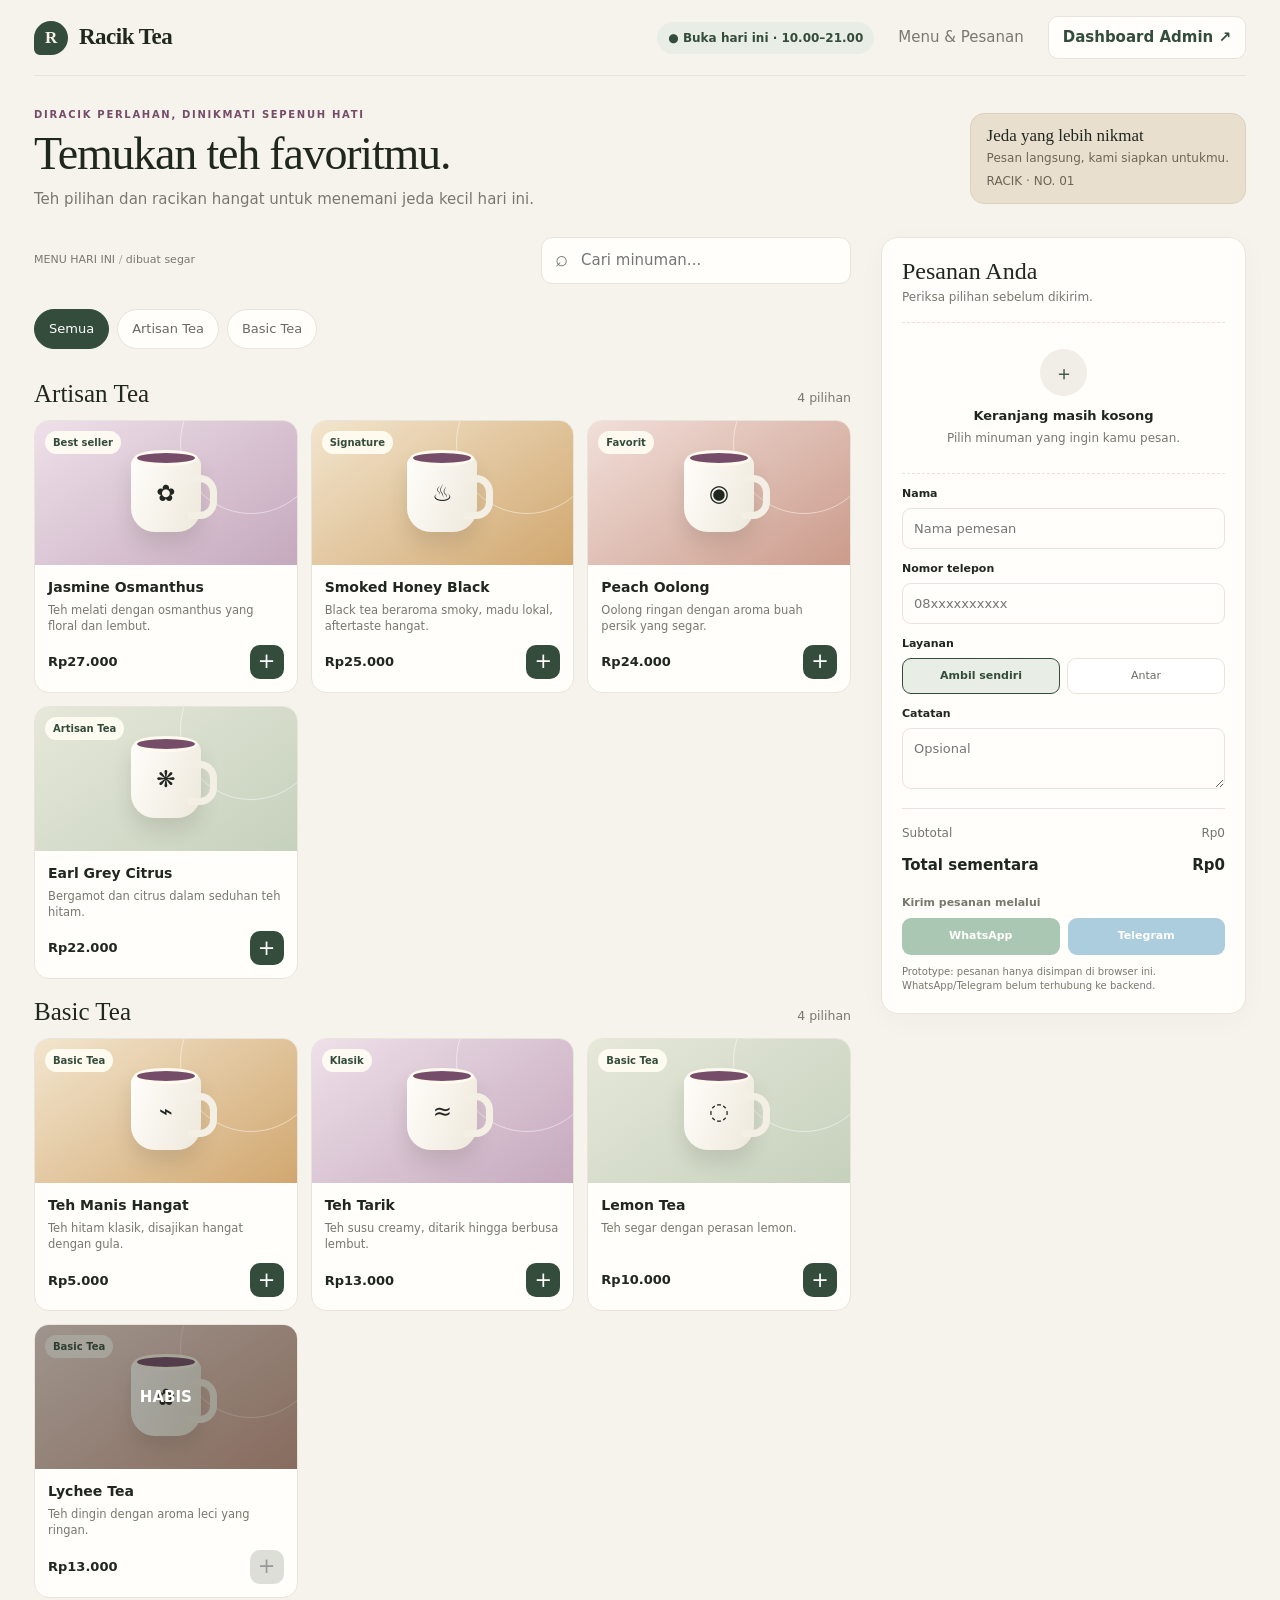
==== menu-order-prototype.html @ aee747c0 "Initial website-pacar: menu order prototype + PRD" ====
<!doctype html>
<html lang="id">
<head>
<meta charset="utf-8"><meta name="viewport" content="width=device-width,initial-scale=1">
<title>Racik — Menu & Pesanan</title>
<style>
:root{--paper:#f6f3ed;--surface:#fffefa;--ink:#20271f;--muted:#77796f;--line:#e8e4db;--green:#344c3b;--green2:#e8eee5;--plum:#754d69;--plum2:#f2e9ef;--gold:#c58f48;--red:#a4483f;--shadow:0 18px 50px rgba(35,38,30,.1);--radius:18px}*{box-sizing:border-box}body{margin:0;background:var(--paper);color:var(--ink);font:15px/1.5 Inter,ui-sans-serif,system-ui,-apple-system,"Segoe UI",sans-serif}button,input,textarea,select{font:inherit}button{cursor:pointer}.shell{max-width:1440px;margin:auto;padding:0 34px}.top{height:76px;display:flex;align-items:center;justify-content:space-between;border-bottom:1px solid var(--line)}.brand{display:flex;align-items:center;gap:11px;font-family:Georgia,serif;font-size:23px;font-weight:700;letter-spacing:-.5px}.mark{width:34px;height:34px;background:var(--green);color:#f5f1e7;border-radius:50% 50% 50% 6px;display:grid;place-items:center;font-size:17px}.top-right{display:flex;gap:12px;align-items:center}.open-label{font-size:12px;color:var(--green);background:var(--green2);padding:7px 11px;border-radius:99px;font-weight:650}.text-btn{border:0;background:none;color:var(--muted);padding:9px 12px}.admin-switch{border:1px solid var(--line);background:var(--surface);padding:9px 14px;border-radius:10px;font-weight:650;color:var(--green)}.hero{display:grid;grid-template-columns:1fr auto;gap:24px;align-items:center;padding:31px 0 27px}.eyebrow{text-transform:uppercase;letter-spacing:1.7px;color:var(--plum);font-size:10px;font-weight:800}.hero h1{font:clamp(30px,4vw,46px)/1.06 Georgia,serif;letter-spacing:-1.2px;margin:8px 0 9px}.hero p{margin:0;color:var(--muted);max-width:610px}.promo{background:#e9dfcf;border:1px solid #ded1bc;border-radius:14px;padding:12px 16px;min-width:194px}.promo b{display:block;font:17px Georgia,serif}.promo span{color:#6f6457;font-size:12px}.layout{display:grid;grid-template-columns:minmax(0,1fr) 365px;gap:30px;align-items:start;padding-bottom:60px}.catalog-tools{display:flex;align-items:center;justify-content:space-between;gap:14px;margin-bottom:16px}.search{position:relative;flex:1;max-width:310px}.search input{width:100%;border:1px solid var(--line);background:var(--surface);padding:11px 14px 11px 39px;border-radius:11px;outline:none}.search input:focus,.field input:focus,.field textarea:focus{border-color:var(--green);box-shadow:0 0 0 3px #344c3b18}.search:before{content:'⌕';position:absolute;left:14px;top:5px;color:var(--muted);font-size:22px}.category-nav{display:flex;gap:8px;overflow:auto;padding:2px 0 13px;scrollbar-width:none}.category-nav::-webkit-scrollbar{display:none}.cat{white-space:nowrap;border:1px solid var(--line);background:var(--surface);padding:8px 14px;border-radius:999px;color:#686b62;font-size:13px}.cat.active{background:var(--green);border-color:var(--green);color:white}.section-head{display:flex;align-items:baseline;justify-content:space-between;margin:19px 0 12px}.section-head h2{font:25px Georgia,serif;margin:0}.section-head small{color:var(--muted)}.products{display:grid;grid-template-columns:repeat(3,minmax(0,1fr));gap:13px}.product{background:var(--surface);border:1px solid var(--line);border-radius:15px;overflow:hidden;transition:transform .18s,border-color .18s;min-width:0}.product:hover{transform:translateY(-2px);border-color:#c9cfc4}.prod-art{height:144px;position:relative;display:grid;place-items:center;overflow:hidden;background:linear-gradient(145deg,#e6e8d9,#c6d1bd)}.prod-art.plum{background:linear-gradient(145deg,#eee0e9,#c5a9bd)}.prod-art.amber{background:linear-gradient(145deg,#f2e5cd,#d1a76f)}.prod-art.rose{background:linear-gradient(145deg,#f1dfd9,#cb9b8b)}.prod-art::before{content:'';position:absolute;width:140px;height:140px;border:1px solid #ffffff77;border-radius:50%;right:-25px;top:-49px}.cup{width:70px;height:78px;position:relative;background:linear-gradient(110deg,#fffefb,#eee8db);border-radius:11px 11px 24px 24px;box-shadow:0 12px 20px #31352922;display:grid;place-items:center;z-index:1}.cup:before{content:'';position:absolute;width:58px;height:10px;border-radius:50%;background:#754d69;top:-4px;border:3px solid #fff9ee}.cup:after{content:'';position:absolute;width:22px;height:30px;border:7px solid #f4efe4;border-left:0;border-radius:0 17px 17px 0;right:-16px;top:21px}.cup span{font-size:23px;filter:saturate(.75)}.tag{position:absolute;left:10px;top:10px;background:#fffdf3e8;color:var(--green);padding:4px 8px;border-radius:99px;font-size:10px;font-weight:750;z-index:2}.sold{position:absolute;inset:0;background:#24271c66;color:white;display:grid;place-items:center;font-weight:750;z-index:3}.prod-body{padding:12px 13px 13px}.prod-title{font-weight:720;font-size:14px;margin:0 0 4px}.desc{font-size:11.5px;line-height:1.4;color:var(--muted);min-height:32px;margin:0 0 11px}.prod-foot{display:flex;align-items:center;justify-content:space-between;gap:6px}.price{font-size:13px;font-weight:800}.add{width:34px;height:34px;border:0;border-radius:10px;background:var(--green);color:#fff;font-size:21px;line-height:1}.add:disabled{background:#deded8;color:#999;cursor:not-allowed}.cart{position:sticky;top:18px;background:var(--surface);border:1px solid var(--line);border-radius:17px;padding:20px;box-shadow:0 6px 28px #35392d08}.cart h2{font:24px Georgia,serif;margin:0}.cart-sub{color:var(--muted);font-size:12px;margin:3px 0 16px}.empty{padding:26px 8px 25px;text-align:center;border-block:1px dashed var(--line);color:var(--muted)}.empty-icon{width:47px;height:47px;margin:0 auto 10px;border-radius:50%;background:#f0eee7;display:grid;place-items:center;font-size:20px;color:var(--green)}.empty strong{display:block;color:var(--ink);font-size:13px}.empty small{font-size:12px}.cart-lines{max-height:260px;overflow:auto;border-top:1px solid var(--line);border-bottom:1px solid var(--line);margin:13px 0}.line{display:grid;grid-template-columns:1fr auto;gap:9px;padding:12px 0;border-bottom:1px solid var(--line)}.line:last-child{border:0}.line-name{font-size:13px;font-weight:700}.line-options{font-size:11px;color:var(--muted);margin-top:2px}.line-price{font-size:12px;font-weight:700}.qty{display:flex;align-items:center;gap:9px;margin-top:7px}.qty button{width:25px;height:25px;background:#f1f0eb;border:0;border-radius:7px;color:var(--green)}.qty span{font-size:12px;font-weight:700}.remove{border:0;background:none;color:#9b766f;font-size:11px;padding:3px 0}.field{margin:12px 0}.field label{font-size:11px;font-weight:700;display:block;margin-bottom:5px}.field input,.field textarea,.field select{width:100%;border:1px solid var(--line);background:#fffefa;border-radius:9px;padding:10px 11px;font-size:13px;outline:none}.field textarea{resize:vertical;min-height:58px}.service-row{display:flex;gap:7px}.service{flex:1;border:1px solid var(--line);border-radius:9px;background:white;padding:9px 6px;color:#696c63;font-size:11px}.service.active{border-color:var(--green);background:var(--green2);color:var(--green);font-weight:750}.totals{border-top:1px solid var(--line);padding-top:11px;margin-top:13px}.total-row{display:flex;justify-content:space-between;padding:4px 0;color:#73756d;font-size:12px}.total-row.final{font-size:15px;color:var(--ink);font-weight:800;padding-top:8px}.channel-title{font-size:11px;color:var(--muted);font-weight:700;margin:14px 0 7px}.channels{display:grid;grid-template-columns:1fr 1fr;gap:8px}.channel{padding:10px;border:0;border-radius:9px;color:white;font-size:11px;font-weight:750}.wa{background:#367c52}.tg{background:#378bb5}.channel:disabled{opacity:.42;cursor:not-allowed}.fine{font-size:10px;color:var(--muted);line-height:1.4;margin:10px 0 0}.admin{padding:28px 0 60px}.admin-head{display:flex;justify-content:space-between;align-items:end;margin-bottom:21px}.admin-head h1{font:34px Georgia,serif;margin:3px 0}.admin-head p{margin:0;color:var(--muted);font-size:13px}.admin-grid{display:grid;grid-template-columns:220px minmax(0,1fr);gap:22px}.admin-nav,.admin-panel,.stat{background:var(--surface);border:1px solid var(--line);border-radius:15px}.admin-nav{padding:10px;height:max-content}.admin-nav button{display:flex;width:100%;border:0;background:none;text-align:left;padding:11px 12px;border-radius:9px;color:#66695f;font-size:13px}.admin-nav button.active{background:var(--green2);color:var(--green);font-weight:750}.admin-panel{padding:20px}.cart-header{display:flex;justify-content:space-between;align-items:start}.cart-close{display:none;width:36px;height:36px;border:0;border-radius:50%;background:#f0eee8;color:var(--ink);font-size:22px}.cart-backdrop{display:none}.panel-head{display:flex;align-items:center;justify-content:space-between;margin-bottom:16px}.panel-head h2{font:23px Georgia,serif;margin:0}.primary{border:0;background:var(--green);color:white;border-radius:9px;padding:10px 14px;font-weight:700;font-size:12px}.stats{display:grid;grid-template-columns:repeat(4,1fr);gap:10px;margin-bottom:16px}.stat{padding:14px}.stat span{display:block;color:var(--muted);font-size:11px}.stat b{font:25px Georgia,serif;display:block;margin-top:5px}.table-wrap{overflow:auto}.table{width:100%;border-collapse:collapse;min-width:580px}.table th,.table td{text-align:left;padding:12px 10px;border-bottom:1px solid var(--line);font-size:12px}.table th{font-size:10px;color:var(--muted);text-transform:uppercase;letter-spacing:.8px}.itemcell{display:flex;align-items:center;gap:10px}.mini-art{width:38px;height:38px;border-radius:9px;background:#dbe1d4;display:grid;place-items:center}.pill{display:inline-flex;border-radius:99px;padding:4px 8px;font-size:10px;font-weight:700;background:var(--green2);color:var(--green)}.pill.off{background:#f5e9e7;color:#a4483f}.action-link{border:0;background:none;color:var(--green);font-size:12px;font-weight:700}.order-card{padding:14px;border:1px solid var(--line);border-radius:11px;margin:9px 0;display:flex;justify-content:space-between;gap:15px;align-items:center}.order-card b{font-size:13px}.order-card small{display:block;color:var(--muted);margin-top:4px}.status-select{padding:7px;border:1px solid var(--line);border-radius:8px;background:white;font-size:11px}.modal-backdrop{position:fixed;inset:0;background:#1d221dcc;z-index:20;display:grid;place-items:center;padding:18px}.modal{background:var(--surface);border-radius:18px;width:min(470px,100%);padding:22px;max-height:90vh;overflow:auto;box-shadow:var(--shadow)}.modal h2{font:27px Georgia,serif;margin:0 0 4px}.modal p{color:var(--muted);font-size:13px;margin:0 0 16px}.modal-top{display:flex;justify-content:space-between;gap:12px}.close{border:0;background:#f0eee8;border-radius:50%;width:34px;height:34px;font-size:20px}.option-group{margin:15px 0}.option-head{font-weight:750;font-size:13px;display:flex;justify-content:space-between}.required{color:var(--plum);font-size:10px}.choices{display:flex;flex-wrap:wrap;gap:7px;margin-top:8px}.choice{border:1px solid var(--line);background:white;border-radius:8px;padding:8px 10px;color:#65675f;font-size:12px}.choice.selected{border-color:var(--green);background:var(--green2);color:var(--green);font-weight:700}.modal-actions{display:flex;gap:10px;margin-top:18px}.modal-actions .primary{flex:1}.confirm-toast{position:fixed;right:24px;bottom:24px;z-index:30;background:#263b2e;color:white;border-radius:12px;padding:15px 18px;box-shadow:var(--shadow);max-width:360px;font-size:13px}.mobile-cart{display:none}.toast-close{border:0;background:transparent;color:white;float:right;font-size:19px;margin-left:12px}.hidden{display:none!important}.view-label{font-size:11px;color:var(--muted)}@media(max-width:1050px){.shell{padding:0 22px}.layout{grid-template-columns:minmax(0,1fr) 330px;gap:18px}.products{grid-template-columns:repeat(2,minmax(0,1fr))}}@media(max-width:760px){.shell{padding:0 15px}.top{height:65px}.brand{font-size:20px}.open-label{display:none}.hero{padding:23px 0 19px;grid-template-columns:1fr}.promo{max-width:100%;display:flex;justify-content:space-between;align-items:center}.layout{display:block;padding-bottom:100px}.cart{display:none}.products{grid-template-columns:repeat(2,minmax(0,1fr));gap:10px}.prod-art{height:126px}.prod-body{padding:10px}.catalog-tools{align-items:stretch}.search{max-width:none}.mobile-cart{position:fixed;z-index:10;display:flex;left:12px;right:12px;bottom:12px;border:0;background:var(--green);color:white;border-radius:14px;padding:14px 16px;justify-content:space-between;align-items:center;box-shadow:var(--shadow);font-weight:750}.mobile-cart small{font-weight:500;opacity:.8}.admin-grid{grid-template-columns:1fr}.admin-nav{display:flex;overflow:auto;gap:3px}.admin-nav button{white-space:nowrap;width:auto}.stats{grid-template-columns:repeat(2,1fr)}.admin-head{align-items:start;gap:12px;flex-direction:column}}@media(max-width:390px){.products{gap:8px}.prod-art{height:108px}.desc{font-size:11px}.section-head h2{font-size:22px}.promo{min-width:0}.cat{padding:7px 11px}}

/* Responsive fixes: keep categories reachable, cart persistent, admin usable on phones. */
.category-nav{position:sticky;top:0;z-index:5;background:var(--paper);padding:9px 0 12px;overscroll-behavior-x:contain;scroll-snap-type:x proximity}.cat{scroll-snap-align:start;flex:0 0 auto;min-height:40px}.category-nav:after{content:'';position:sticky;right:0;flex:0 0 14px;background:linear-gradient(90deg,transparent,var(--paper));pointer-events:none}
@media(max-width:760px){.cart{display:block;position:fixed;z-index:22;top:0;right:0;bottom:0;width:min(440px,100%);max-height:100dvh;overflow:auto;border-radius:18px 0 0 18px;padding:18px 16px calc(22px + env(safe-area-inset-bottom));transform:translateX(105%);transition:transform .24s ease;visibility:hidden}.cart.is-open{transform:translateX(0);visibility:visible}.cart-close{display:inline-grid;place-items:center}.cart-backdrop.is-open{display:block;position:fixed;inset:0;background:#17201988;z-index:21}.mobile-cart{bottom:calc(12px + env(safe-area-inset-bottom));z-index:11;min-height:58px}.category-nav{margin:0 -15px;padding:9px 15px 12px}.admin{padding-top:18px}.admin-panel{padding:14px;min-width:0}.admin-grid{min-width:0}.admin-nav{position:sticky;top:0;z-index:4;background:var(--surface);flex-wrap:nowrap;scrollbar-width:none}.admin-nav button{flex:0 0 auto;padding:10px}.table-wrap{display:block;width:100%;max-width:100%;overflow-x:scroll;overflow-y:hidden;overscroll-behavior-x:contain;-webkit-overflow-scrolling:touch;touch-action:pan-x pan-y;scrollbar-width:auto;cursor:grab}.table-wrap:active{cursor:grabbing}.table{width:680px;min-width:680px;table-layout:auto}.table th,.table td{padding:9px 8px;font-size:11px}.itemcell{gap:6px}.mini-art{width:30px;height:30px}.order-card{align-items:flex-start;flex-direction:column}.status-select{max-width:100%}.confirm-toast{left:12px;right:12px;bottom:calc(84px + env(safe-area-inset-bottom));max-width:none}.catalog-tools{flex-wrap:wrap}.view-label{flex:1 0 100%}}
@media(max-width:390px){.shell{padding-left:12px;padding-right:12px}.category-nav{margin-left:-12px;margin-right:-12px;padding-left:12px;padding-right:12px}.prod-title{font-size:13px}.prod-body{padding:9px}.admin-head h1{font-size:29px}.table th,.table td{padding:8px 4px;font-size:10px}}
@media(prefers-reduced-motion:reduce){*,*::before,*::after{scroll-behavior:auto!important;transition:none!important}}
</style>
</head>
<body>
<div class="shell">
<header class="top"><div class="brand"><span class="mark">R</span><span id="brandName">Racik Tea</span></div><div class="top-right"><span class="open-label" id="storeState">● Buka hari ini · 10.00–21.00</span><button class="text-btn" id="viewHint">Menu & Pesanan</button><button class="admin-switch" id="adminToggle">Dashboard Admin ↗</button></div></header>
<main id="publicView">
<section class="hero"><div><div class="eyebrow">Diracik perlahan, dinikmati sepenuh hati</div><h1>Temukan teh favoritmu.</h1><p>Teh pilihan dan racikan hangat untuk menemani jeda kecil hari ini.</p></div><div class="promo"><div><b>Jeda yang lebih nikmat</b><span>Pesan langsung, kami siapkan untukmu.</span></div><span>RACIK · NO. 01</span></div></section>
<div class="layout"><section><div class="catalog-tools"><div class="view-label">MENU HARI INI <span style="color:#a9a99f">/</span> dibuat segar</div><label class="search"><input id="searchInput" placeholder="Cari minuman..." aria-label="Cari minuman"></label></div><nav class="category-nav" id="categoryNav" aria-label="Kategori menu"></nav><div id="menuGroups"></div></section>
<aside class="cart" id="desktopCart"><div class="cart-header"><div><h2>Pesanan Anda</h2><p class="cart-sub">Periksa pilihan sebelum dikirim.</p></div><button class="cart-close" id="closeCart" aria-label="Tutup keranjang">×</button></div><div id="cartContent"></div></aside></div>
<button id="mobileCartButton" class="mobile-cart"><span><span id="mobileCount">0 item</span><br><small>Lihat pesanan</small></span><span id="mobileTotal">Rp0</span></button>
</main>
<main id="adminView" class="admin hidden"><div class="admin-head"><div><div class="eyebrow">Ruang pemilik</div><h1>Dashboard</h1><p>Kelola menu dan pantau pesanan. Perubahan tersimpan di browser prototype ini.</p></div><button class="primary" id="newProduct">＋ Tambah menu</button></div><div class="admin-grid"><nav class="admin-nav" id="adminNav"><button class="active" data-tab="overview">Ringkasan</button><button data-tab="menu">Menu & kategori</button><button data-tab="orders">Pesanan</button><button data-tab="settings">Pengaturan</button></nav><section class="admin-panel" id="adminContent"></section></div></main>
</div>
<div id="cartBackdrop" class="cart-backdrop" aria-hidden="true"></div><div id="modalRoot"></div><div id="toastRoot" aria-live="polite"></div>
<script>
const initialProducts=[
{id:'jasmine',name:'Jasmine Osmanthus',category:'Artisan Tea',desc:'Teh melati dengan osmanthus yang floral dan lembut.',price:27000,labels:['Best seller'],available:true,tone:'plum',icon:'✿',groups:{Ukuran:['Regular +Rp0','Large +Rp5.000'],Gula:['Less sugar','Normal sugar'],Es:['Es normal','Less ice','No ice']}},
{id:'smoked',name:'Smoked Honey Black',category:'Artisan Tea',desc:'Black tea beraroma smoky, madu lokal, aftertaste hangat.',price:25000,labels:['Signature'],available:true,tone:'amber',icon:'♨',groups:{Ukuran:['Regular +Rp0','Large +Rp5.000'],Gula:['Less sugar','Normal sugar'],Es:['Es normal','No ice']}},
{id:'peach',name:'Peach Oolong',category:'Artisan Tea',desc:'Oolong ringan dengan aroma buah persik yang segar.',price:24000,labels:['Favorit'],available:true,tone:'rose',icon:'◉',groups:{Ukuran:['Regular +Rp0','Large +Rp5.000'],Gula:['Less sugar','Normal sugar'],Es:['Es normal','Less ice']}},
{id:'earl',name:'Earl Grey Citrus',category:'Artisan Tea',desc:'Bergamot dan citrus dalam seduhan teh hitam.',price:22000,labels:[],available:true,tone:'green',icon:'❋',groups:{Ukuran:['Regular +Rp0','Large +Rp5.000'],Gula:['Less sugar','Normal sugar'],Es:['Es normal','No ice']}},
{id:'tehmanis',name:'Teh Manis Hangat',category:'Basic Tea',desc:'Teh hitam klasik, disajikan hangat dengan gula.',price:5000,labels:[],available:true,tone:'amber',icon:'⌁',groups:{Sajian:['Hangat','Dingin +Rp1.000']}},
{id:'tehtarik',name:'Teh Tarik',category:'Basic Tea',desc:'Teh susu creamy, ditarik hingga berbusa lembut.',price:13000,labels:['Klasik'],available:true,tone:'plum',icon:'≈',groups:{Sajian:['Hangat','Dingin'],Gula:['Less sugar','Normal sugar']}},
{id:'lemon',name:'Lemon Tea',category:'Basic Tea',desc:'Teh segar dengan perasan lemon.',price:10000,labels:[],available:true,tone:'green',icon:'◌',groups:{Sajian:['Hangat','Dingin +Rp1.000'],Gula:['Less sugar','Normal sugar']}},
{id:'lychee',name:'Lychee Tea',category:'Basic Tea',desc:'Teh dingin dengan aroma leci yang ringan.',price:13000,labels:[],available:false,tone:'rose',icon:'✿',groups:{Gula:['Less sugar','Normal sugar'],Es:['Es normal','Less ice']}}
];
const fmt=n=>'Rp'+Number(n||0).toLocaleString('id-ID');
let products=JSON.parse(localStorage.getItem('racik_products')||'null')||initialProducts;
let categories=JSON.parse(localStorage.getItem('racik_categories')||'null')||['Artisan Tea','Basic Tea'];
let cart=JSON.parse(localStorage.getItem('racik_cart')||'[]');let activeCategory='Semua';let selectedProduct=null;let adminTab='overview';let service='Ambil sendiri';let search='';let orders=JSON.parse(localStorage.getItem('racik_orders')||'[]');
const save=()=>{localStorage.setItem('racik_products',JSON.stringify(products));localStorage.setItem('racik_categories',JSON.stringify(categories));localStorage.setItem('racik_cart',JSON.stringify(cart));localStorage.setItem('racik_orders',JSON.stringify(orders))};
function render(){renderCategories();renderMenu();renderCart();renderMobileCart()}
function renderCategories(){let cats=['Semua',...categories];document.getElementById('categoryNav').innerHTML=cats.map(c=>`<button class="cat ${activeCategory===c?'active':''}" data-cat="${esc(c)}">${esc(c)}</button>`).join('');document.querySelectorAll('[data-cat]').forEach(b=>b.onclick=()=>{activeCategory=b.dataset.cat;renderCategories();renderMenu()})}
function renderMenu(){let list=products.filter(p=>(activeCategory==='Semua'||p.category===activeCategory)&&(`${p.name} ${p.desc} ${p.category}`.toLowerCase().includes(search.toLowerCase())));let grouped=(activeCategory==='Semua'?categories:[activeCategory]).map(c=>[c,list.filter(p=>p.category===c)]).filter(x=>x[1].length);document.getElementById('menuGroups').innerHTML=grouped.length?grouped.map(([c,items])=>`<section><div class="section-head"><h2>${esc(c)}</h2><small>${items.length} pilihan</small></div><div class="products">${items.map(card).join('')}</div></section>`).join(''):'<div class="empty"><strong>Menu tidak ditemukan</strong><small>Coba kata kunci atau kategori lain.</small></div>';document.querySelectorAll('[data-add]').forEach(b=>b.onclick=()=>openProduct(b.dataset.add))}
function card(p){return `<article class="product"><div class="prod-art ${p.tone||'green'}"><span class="tag">${esc((p.labels||[])[0]||p.category)}</span><div class="cup"><span>${esc(p.icon||'✿')}</span></div>${p.available?'':'<div class="sold">HABIS</div>'}</div><div class="prod-body"><h3 class="prod-title">${esc(p.name)}</h3><p class="desc">${esc(p.desc||'Racikan pilihan, dibuat segar.')}</p><div class="prod-foot"><span class="price">${fmt(p.price)}</span><button class="add" data-add="${esc(p.id)}" ${p.available?'':'disabled'} aria-label="Tambah ${esc(p.name)}">+</button></div></div></article>`}
function renderCart(){let root=document.getElementById('cartContent');if(!cart.length){root.innerHTML=`<div class="empty"><div class="empty-icon">＋</div><strong>Keranjang masih kosong</strong><small>Pilih minuman yang ingin kamu pesan.</small></div>${checkoutForm(false)}`;bindForm();return}let subtotal=cart.reduce((s,x)=>s+x.price*x.qty,0);root.innerHTML=`<div class="cart-lines">${cart.map((x,i)=>`<div class="line"><div><div class="line-name">${esc(x.name)}</div><div class="line-options">${esc((x.options||[]).join(' · '))}</div><div class="qty"><button data-dec="${i}" aria-label="Kurangi">−</button><span>${x.qty}</span><button data-inc="${i}" aria-label="Tambah">＋</button><button class="remove" data-remove="${i}">Hapus</button></div></div><div class="line-price">${fmt(x.price*x.qty)}</div></div>`).join('')}</div>${checkoutForm(true,subtotal)}`;document.querySelectorAll('[data-inc]').forEach(b=>b.onclick=()=>{cart[+b.dataset.inc].qty++;save();render()});document.querySelectorAll('[data-dec]').forEach(b=>b.onclick=()=>{let i=+b.dataset.dec;cart[i].qty--;if(cart[i].qty<1)cart.splice(i,1);save();render()});document.querySelectorAll('[data-remove]').forEach(b=>b.onclick=()=>{cart.splice(+b.dataset.remove,1);save();render()});bindForm()}
function checkoutForm(hasItems,subtotal=0){return `<div class="field"><label for="custName">Nama</label><input id="custName" placeholder="Nama pemesan" autocomplete="name"></div><div class="field"><label for="custPhone">Nomor telepon</label><input id="custPhone" placeholder="08xxxxxxxxxx" inputmode="tel"></div><div class="field"><label>Layanan</label><div class="service-row"><button class="service ${service==='Ambil sendiri'?'active':''}" data-service="Ambil sendiri">Ambil sendiri</button><button class="service ${service==='Antar'?'active':''}" data-service="Antar">Antar</button></div></div>${service==='Antar'?'<div class="field"><label for="custAddress">Alamat antar</label><textarea id="custAddress" placeholder="Alamat lengkap"></textarea></div>':''}<div class="field"><label for="custNote">Catatan</label><textarea id="custNote" placeholder="Opsional"></textarea></div><div class="totals"><div class="total-row"><span>Subtotal</span><span>${fmt(subtotal)}</span></div>${service==='Antar'?'<div class="total-row"><span>Ongkir</span><span>Konfirmasi pemilik</span></div>':''}<div class="total-row final"><span>Total sementara</span><span>${fmt(subtotal)}</span></div></div><div class="channel-title">Kirim pesanan melalui</div><div class="channels"><button class="channel wa" data-checkout="WhatsApp" ${hasItems?'':'disabled'}>WhatsApp</button><button class="channel tg" data-checkout="Telegram" ${hasItems?'':'disabled'}>Telegram</button></div><p class="fine">Prototype: pesanan hanya disimpan di browser ini. WhatsApp/Telegram belum terhubung ke backend.</p>`}
function bindForm(){document.querySelectorAll('[data-service]').forEach(b=>b.onclick=()=>{service=b.dataset.service;renderCart()});document.querySelectorAll('[data-checkout]').forEach(b=>b.onclick=()=>checkout(b.dataset.checkout))}
function renderMobileCart(){let n=cart.reduce((a,x)=>a+x.qty,0),t=cart.reduce((a,x)=>a+x.qty*x.price,0);document.getElementById('mobileCount').textContent=n+' item';document.getElementById('mobileTotal').textContent=fmt(t)}
function openProduct(id){let p=products.find(x=>x.id===id);if(!p||!p.available)return;selectedProduct=p;let groups=p.groups||{};document.getElementById('modalRoot').innerHTML=`<div class="modal-backdrop" id="backdrop"><section class="modal" role="dialog" aria-modal="true" aria-labelledby="modalTitle"><div class="modal-top"><div><h2 id="modalTitle">${esc(p.name)}</h2><p>${esc(p.desc||'')}</p></div><button class="close" id="closeModal" aria-label="Tutup">×</button></div><div>${Object.entries(groups).map(([name,opts],gi)=>`<div class="option-group"><div class="option-head">${esc(name)} <span class="required">${gi<2?'PILIH 1':'OPSIONAL'}</span></div><div class="choices">${opts.map((o,i)=>`<button class="choice ${i===0&&gi<2?'selected':''}" data-group="${gi}" data-opt="${esc(o)}">${esc(o)}</button>`).join('')}</div></div>`).join('')}</div><div class="field"><label for="itemNote">Catatan item (opsional)</label><input id="itemNote" placeholder="Contoh: es dipisah"></div><div class="modal-actions"><button class="primary" id="addToCart">Tambah · ${fmt(p.price)}</button></div></section></div>`;document.getElementById('closeModal').onclick=closeModal;document.getElementById('backdrop').onclick=e=>{if(e.target.id==='backdrop')closeModal()};document.querySelectorAll('.choice').forEach(b=>b.onclick=()=>{let g=b.dataset.group;document.querySelectorAll(`[data-group="${g}"]`).forEach(x=>x.classList.remove('selected'));b.classList.add('selected')});document.getElementById('addToCart').onclick=()=>{let opts=[...document.querySelectorAll('.choice.selected')].map(x=>x.textContent);let note=document.getElementById('itemNote').value.trim();let key=p.id+'|'+opts.join('|')+'|'+note;let found=cart.find(x=>x.key===key);if(found)found.qty++;else cart.push({key,id:p.id,name:p.name,price:p.price,qty:1,options:opts,note});save();closeModal();render();toast(`${p.name} ditambahkan ke pesanan.`)}}
function closeModal(){document.getElementById('modalRoot').innerHTML=''}
function checkout(channel){let name=document.getElementById('custName')?.value.trim(),phone=document.getElementById('custPhone')?.value.trim(),addr=document.getElementById('custAddress')?.value.trim()||'';if(!name||!phone||(service==='Antar'&&!addr)){toast('Lengkapi nama, nomor telepon'+(service==='Antar'?' dan alamat':'')+'.');return}let total=cart.reduce((a,x)=>a+x.price*x.qty,0);let order={code:'R-'+String(Date.now()).slice(-6),name,phone,address:addr,service,items:JSON.parse(JSON.stringify(cart)),total,status:'Baru',channel,created:new Date().toLocaleString('id-ID')};orders.unshift(order);save();cart=[];render();toast(`Pesanan ${order.code} dicatat di prototype. Integrasi ${channel} belum aktif.`)}
function toast(msg){let root=document.getElementById('toastRoot');root.innerHTML=`<div class="confirm-toast" role="status"><button class="toast-close" aria-label="Tutup notifikasi" onclick="this.parentElement.remove()">×</button>${esc(msg)}</div>`}
function esc(s){return String(s??'').replace(/[&<>"']/g,c=>({'&':'&amp;','<':'&lt;','>':'&gt;','"':'&quot;',"'":'&#39;'}[c]))}
document.getElementById('searchInput').addEventListener('input',e=>{search=e.target.value;renderMenu()});document.getElementById('adminToggle').onclick=()=>showAdmin(true);const cartPanel=document.getElementById('desktopCart'),cartBackdrop=document.getElementById('cartBackdrop');function setCartOpen(open){cartPanel.classList.toggle('is-open',open);cartBackdrop.classList.toggle('is-open',open);cartBackdrop.setAttribute('aria-hidden',String(!open));document.body.style.overflow=open?'hidden':''}document.getElementById('mobileCartButton').onclick=()=>setCartOpen(true);document.getElementById('closeCart').onclick=()=>setCartOpen(false);cartBackdrop.onclick=()=>setCartOpen(false);document.addEventListener('keydown',e=>{if(e.key==='Escape'){setCartOpen(false);closeModal()}});document.querySelectorAll('[data-cat]').forEach(b=>b.onclick=()=>{activeCategory=b.dataset.cat;renderCategories();renderMenu()});document.getElementById('adminToggle').onclick=()=>showAdmin(true);window.addEventListener('resize',()=>{if(innerWidth>760)setCartOpen(false)});document.addEventListener('touchmove',e=>{if(cartPanel.classList.contains('is-open')&&!cartPanel.contains(e.target))e.preventDefault()},{passive:false});
function showAdmin(on){document.getElementById('publicView').classList.toggle('hidden',on);document.getElementById('adminView').classList.toggle('hidden',!on);document.getElementById('adminToggle').textContent=on?'← Lihat toko':'Dashboard Admin ↗';document.getElementById('adminToggle').onclick=()=>showAdmin(!on);if(on)renderAdmin()}
function renderAdmin(){document.querySelectorAll('#adminNav button').forEach(b=>{b.classList.toggle('active',b.dataset.tab===adminTab);b.onclick=()=>{adminTab=b.dataset.tab;renderAdmin()}});let el=document.getElementById('adminContent');if(adminTab==='overview'){let active=products.filter(p=>p.available).length,out=products.length-active,today=orders.length,fresh=orders.filter(o=>o.status==='Baru').length;el.innerHTML=`<div class="panel-head"><div><h2>Ringkasan</h2><span class="view-label">Aktivitas toko saat ini</span></div><span class="pill">Terhubung · Prototype</span></div><div class="stats"><div class="stat"><span>Menu aktif</span><b>${active}</b></div><div class="stat"><span>Menu habis</span><b>${out}</b></div><div class="stat"><span>Pesanan tersimpan</span><b>${today}</b></div><div class="stat"><span>Pesanan baru</span><b>${fresh}</b></div></div><div class="panel-head"><h2>Perlu perhatian</h2><button class="action-link" data-goto="orders">Lihat pesanan →</button></div><p class="view-label">${fresh?`${fresh} pesanan menunggu konfirmasi.`:'Belum ada pesanan baru.'} Data hanya tersimpan di browser prototype.</p>`;el.querySelector('[data-goto]').onclick=()=>{adminTab='orders';renderAdmin()}}else if(adminTab==='menu'){el.innerHTML=`<div class="panel-head"><div><h2>Menu & kategori</h2><span class="view-label">Edit ketersediaan dan harga secara langsung.</span></div><button class="primary" id="addCategory">＋ Kategori</button></div><div class="table-wrap"><table class="table"><thead><tr><th>Menu</th><th>Kategori</th><th>Harga</th><th>Status</th><th>Aksi</th></tr></thead><tbody>${products.map((p,i)=>`<tr><td><div class="itemcell"><span class="mini-art">${esc(p.icon||'✿')}</span><div><b>${esc(p.name)}</b><div class="view-label">${esc(p.desc||'')}</div></div></div></td><td>${esc(p.category)}</td><td>${fmt(p.price)}</td><td><span class="pill ${p.available?'':'off'}">${p.available?'Tersedia':'Habis'}</span></td><td><button class="action-link" data-edit="${i}">Edit</button> <button class="action-link" data-stock="${i}">${p.available?'Tandai habis':'Aktifkan'}</button></td></tr>`).join('')}</tbody></table></div><p class="fine">Prototype: perubahan disimpan pada localStorage browser ini, bukan database bersama.</p>`;document.getElementById('addCategory').onclick=()=>{let x=prompt('Nama kategori baru');if(x&&x.trim()&&!categories.includes(x.trim())){categories.push(x.trim());save();renderAdmin()}};el.querySelectorAll('[data-stock]').forEach(b=>b.onclick=()=>{let p=products[+b.dataset.stock];p.available=!p.available;save();renderAdmin()});el.querySelectorAll('[data-edit]').forEach(b=>b.onclick=()=>editProduct(+b.dataset.edit))}else if(adminTab==='orders'){el.innerHTML=`<div class="panel-head"><div><h2>Pesanan</h2><span class="view-label">${orders.length} pesanan di browser ini</span></div></div>${orders.length?orders.map((o,i)=>`<div class="order-card"><div><b>${esc(o.code)} · ${esc(o.name)} · ${fmt(o.total)}</b><small>${esc(o.created)} · ${esc(o.service)} · ${esc(o.channel)} · ${o.items.map(x=>`${x.qty}× ${esc(x.name)}`).join(', ')}</small></div><select class="status-select" data-order="${i}">${['Baru','Dikonfirmasi','Diproses','Selesai','Dibatalkan'].map(s=>`<option ${o.status===s?'selected':''}>${s}</option>`).join('')}</select></div>`).join(''):'<div class="empty"><strong>Belum ada pesanan</strong><small>Pesanan checkout akan muncul di sini.</small></div>'}<p class="fine">Prototype: daftar ini hanya tersimpan di browser, belum ada database/backend.</p>`;el.querySelectorAll('[data-order]').forEach(s=>s.onchange=()=>{orders[+s.dataset.order].status=s.value;save();renderAdmin()})}else{el.innerHTML=`<div class="panel-head"><div><h2>Pengaturan toko</h2><span class="view-label">Contoh kontrol untuk kebutuhan PRD.</span></div></div><div class="field"><label>Nama toko</label><input id="settingBrand" value="${esc(localStorage.getItem('racik_brand')||'Racik Tea')}"></div><div class="field"><label>Jam operasional</label><input value="10.00–21.00"></div><div class="field"><label>Nomor WhatsApp pemilik</label><input placeholder="Diatur setelah nomor disetujui"></div><div class="field"><label>Telegram tujuan</label><input placeholder="Bot token disimpan di backend, bukan di sini"></div><button class="primary" id="saveSettings">Simpan pengaturan</button><p class="fine">Prototype tidak memakai login server atau database. Produksi perlu Laravel auth, role owner/staff, audit log dan secret di .env.</p>`;document.getElementById('saveSettings').onclick=()=>{localStorage.setItem('racik_brand',document.getElementById('settingBrand').value);document.getElementById('brandName').textContent=document.getElementById('settingBrand').value;toast('Pengaturan tersimpan di browser prototype.')}}}
document.getElementById('newProduct').onclick=()=>editProduct(-1);
function editProduct(i){let p=i<0?{name:'',category:categories[0]||'',price:0,desc:'',available:true,tone:'green',icon:'✿'}:products[i];let name=prompt('Nama menu',p.name);if(name===null)return;let price=Number(prompt('Harga Rupiah',p.price));if(!Number.isFinite(price)||price<0){toast('Harga tidak valid.');return}let category=prompt('Kategori',p.category)||categories[0];if(!categories.includes(category))categories.push(category);let desc=prompt('Deskripsi',p.desc||'')||'';if(i<0)products.push({id:'p'+Date.now(),name,category,price,desc,available:true,tone:'green',icon:'✿',labels:[],groups:{}});else Object.assign(products[i],{name,category,price,desc});save();renderAdmin();toast('Menu diperbarui di browser prototype.')}
render();let savedBrand=localStorage.getItem('racik_brand');if(savedBrand)document.getElementById('brandName').textContent=savedBrand;
</script>
</body>
</html>
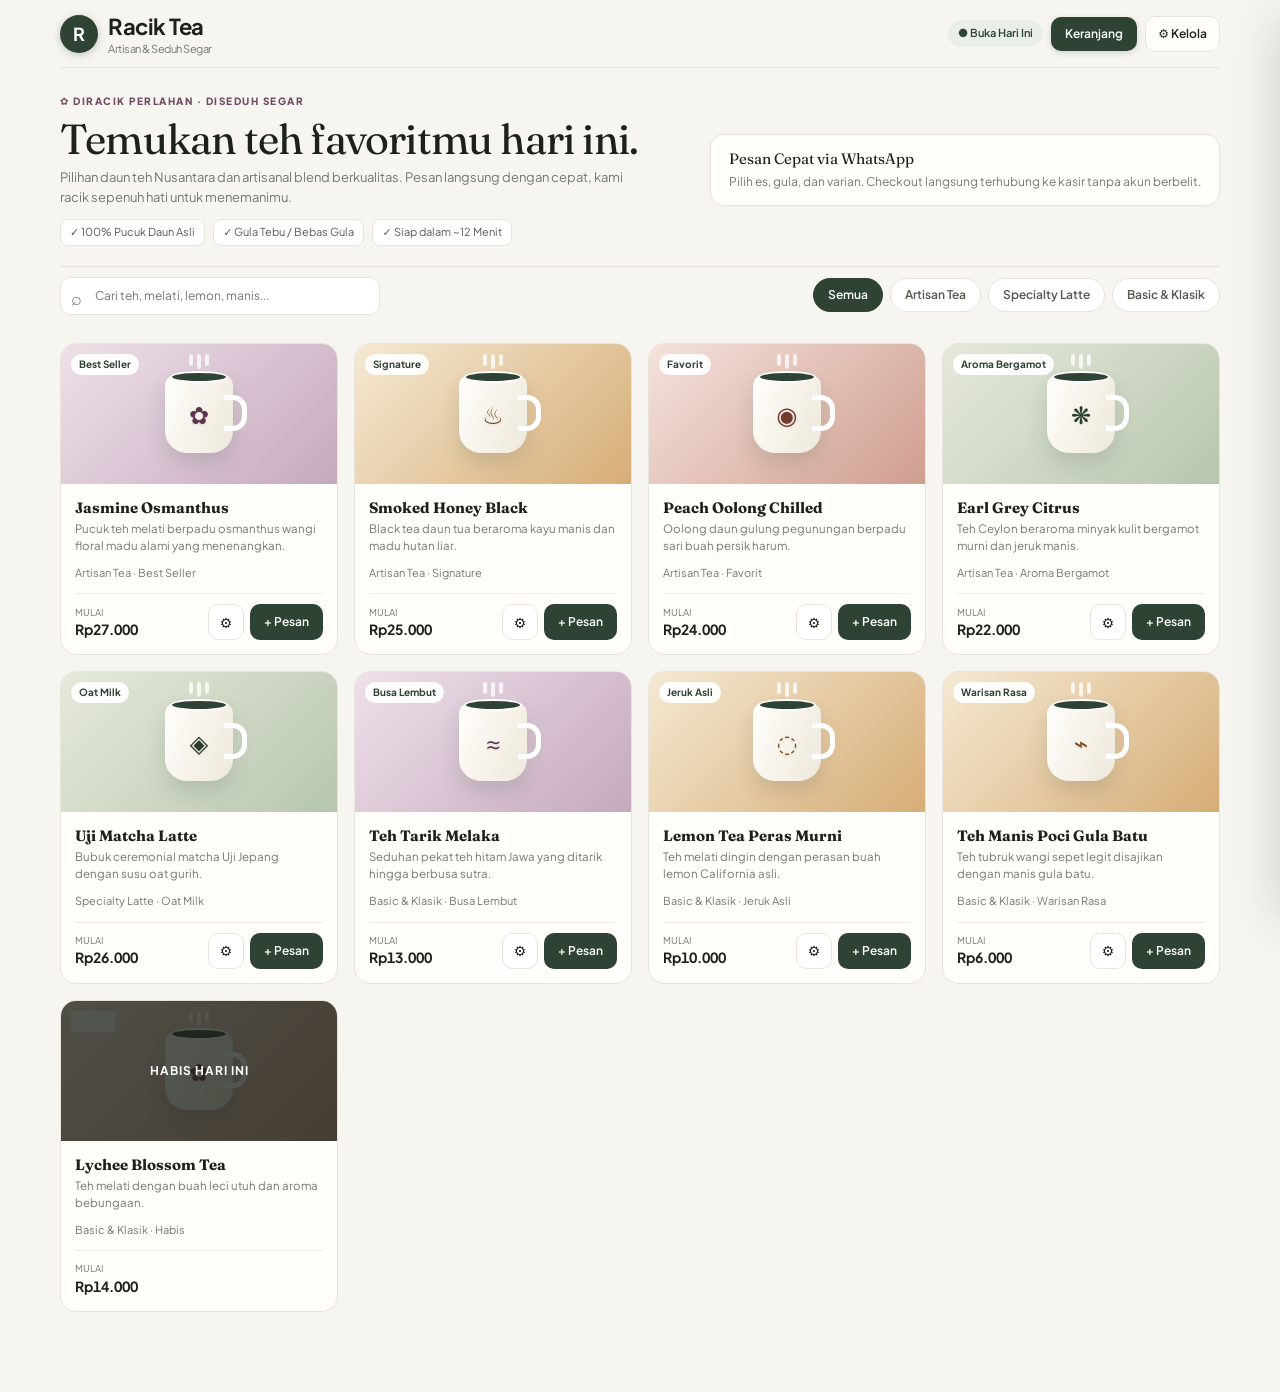
==== commit db331f11: "Refactor HTML structure and styles in menu-order-prototype.html for improved semantics and maintaina" ====
--- a/menu-order-prototype.html
+++ b/menu-order-prototype.html
@@ -1,65 +1,2696 @@
-<!doctype html>
+<!DOCTYPE html>
 <html lang="id">
+
 <head>
-<meta charset="utf-8"><meta name="viewport" content="width=device-width,initial-scale=1">
-<title>Racik — Menu & Pesanan</title>
-<style>
-:root{--paper:#f6f3ed;--surface:#fffefa;--ink:#20271f;--muted:#77796f;--line:#e8e4db;--green:#344c3b;--green2:#e8eee5;--plum:#754d69;--plum2:#f2e9ef;--gold:#c58f48;--red:#a4483f;--shadow:0 18px 50px rgba(35,38,30,.1);--radius:18px}*{box-sizing:border-box}body{margin:0;background:var(--paper);color:var(--ink);font:15px/1.5 Inter,ui-sans-serif,system-ui,-apple-system,"Segoe UI",sans-serif}button,input,textarea,select{font:inherit}button{cursor:pointer}.shell{max-width:1440px;margin:auto;padding:0 34px}.top{height:76px;display:flex;align-items:center;justify-content:space-between;border-bottom:1px solid var(--line)}.brand{display:flex;align-items:center;gap:11px;font-family:Georgia,serif;font-size:23px;font-weight:700;letter-spacing:-.5px}.mark{width:34px;height:34px;background:var(--green);color:#f5f1e7;border-radius:50% 50% 50% 6px;display:grid;place-items:center;font-size:17px}.top-right{display:flex;gap:12px;align-items:center}.open-label{font-size:12px;color:var(--green);background:var(--green2);padding:7px 11px;border-radius:99px;font-weight:650}.text-btn{border:0;background:none;color:var(--muted);padding:9px 12px}.admin-switch{border:1px solid var(--line);background:var(--surface);padding:9px 14px;border-radius:10px;font-weight:650;color:var(--green)}.hero{display:grid;grid-template-columns:1fr auto;gap:24px;align-items:center;padding:31px 0 27px}.eyebrow{text-transform:uppercase;letter-spacing:1.7px;color:var(--plum);font-size:10px;font-weight:800}.hero h1{font:clamp(30px,4vw,46px)/1.06 Georgia,serif;letter-spacing:-1.2px;margin:8px 0 9px}.hero p{margin:0;color:var(--muted);max-width:610px}.promo{background:#e9dfcf;border:1px solid #ded1bc;border-radius:14px;padding:12px 16px;min-width:194px}.promo b{display:block;font:17px Georgia,serif}.promo span{color:#6f6457;font-size:12px}.layout{display:grid;grid-template-columns:minmax(0,1fr) 365px;gap:30px;align-items:start;padding-bottom:60px}.catalog-tools{display:flex;align-items:center;justify-content:space-between;gap:14px;margin-bottom:16px}.search{position:relative;flex:1;max-width:310px}.search input{width:100%;border:1px solid var(--line);background:var(--surface);padding:11px 14px 11px 39px;border-radius:11px;outline:none}.search input:focus,.field input:focus,.field textarea:focus{border-color:var(--green);box-shadow:0 0 0 3px #344c3b18}.search:before{content:'⌕';position:absolute;left:14px;top:5px;color:var(--muted);font-size:22px}.category-nav{display:flex;gap:8px;overflow:auto;padding:2px 0 13px;scrollbar-width:none}.category-nav::-webkit-scrollbar{display:none}.cat{white-space:nowrap;border:1px solid var(--line);background:var(--surface);padding:8px 14px;border-radius:999px;color:#686b62;font-size:13px}.cat.active{background:var(--green);border-color:var(--green);color:white}.section-head{display:flex;align-items:baseline;justify-content:space-between;margin:19px 0 12px}.section-head h2{font:25px Georgia,serif;margin:0}.section-head small{color:var(--muted)}.products{display:grid;grid-template-columns:repeat(3,minmax(0,1fr));gap:13px}.product{background:var(--surface);border:1px solid var(--line);border-radius:15px;overflow:hidden;transition:transform .18s,border-color .18s;min-width:0}.product:hover{transform:translateY(-2px);border-color:#c9cfc4}.prod-art{height:144px;position:relative;display:grid;place-items:center;overflow:hidden;background:linear-gradient(145deg,#e6e8d9,#c6d1bd)}.prod-art.plum{background:linear-gradient(145deg,#eee0e9,#c5a9bd)}.prod-art.amber{background:linear-gradient(145deg,#f2e5cd,#d1a76f)}.prod-art.rose{background:linear-gradient(145deg,#f1dfd9,#cb9b8b)}.prod-art::before{content:'';position:absolute;width:140px;height:140px;border:1px solid #ffffff77;border-radius:50%;right:-25px;top:-49px}.cup{width:70px;height:78px;position:relative;background:linear-gradient(110deg,#fffefb,#eee8db);border-radius:11px 11px 24px 24px;box-shadow:0 12px 20px #31352922;display:grid;place-items:center;z-index:1}.cup:before{content:'';position:absolute;width:58px;height:10px;border-radius:50%;background:#754d69;top:-4px;border:3px solid #fff9ee}.cup:after{content:'';position:absolute;width:22px;height:30px;border:7px solid #f4efe4;border-left:0;border-radius:0 17px 17px 0;right:-16px;top:21px}.cup span{font-size:23px;filter:saturate(.75)}.tag{position:absolute;left:10px;top:10px;background:#fffdf3e8;color:var(--green);padding:4px 8px;border-radius:99px;font-size:10px;font-weight:750;z-index:2}.sold{position:absolute;inset:0;background:#24271c66;color:white;display:grid;place-items:center;font-weight:750;z-index:3}.prod-body{padding:12px 13px 13px}.prod-title{font-weight:720;font-size:14px;margin:0 0 4px}.desc{font-size:11.5px;line-height:1.4;color:var(--muted);min-height:32px;margin:0 0 11px}.prod-foot{display:flex;align-items:center;justify-content:space-between;gap:6px}.price{font-size:13px;font-weight:800}.add{width:34px;height:34px;border:0;border-radius:10px;background:var(--green);color:#fff;font-size:21px;line-height:1}.add:disabled{background:#deded8;color:#999;cursor:not-allowed}.cart{position:sticky;top:18px;background:var(--surface);border:1px solid var(--line);border-radius:17px;padding:20px;box-shadow:0 6px 28px #35392d08}.cart h2{font:24px Georgia,serif;margin:0}.cart-sub{color:var(--muted);font-size:12px;margin:3px 0 16px}.empty{padding:26px 8px 25px;text-align:center;border-block:1px dashed var(--line);color:var(--muted)}.empty-icon{width:47px;height:47px;margin:0 auto 10px;border-radius:50%;background:#f0eee7;display:grid;place-items:center;font-size:20px;color:var(--green)}.empty strong{display:block;color:var(--ink);font-size:13px}.empty small{font-size:12px}.cart-lines{max-height:260px;overflow:auto;border-top:1px solid var(--line);border-bottom:1px solid var(--line);margin:13px 0}.line{display:grid;grid-template-columns:1fr auto;gap:9px;padding:12px 0;border-bottom:1px solid var(--line)}.line:last-child{border:0}.line-name{font-size:13px;font-weight:700}.line-options{font-size:11px;color:var(--muted);margin-top:2px}.line-price{font-size:12px;font-weight:700}.qty{display:flex;align-items:center;gap:9px;margin-top:7px}.qty button{width:25px;height:25px;background:#f1f0eb;border:0;border-radius:7px;color:var(--green)}.qty span{font-size:12px;font-weight:700}.remove{border:0;background:none;color:#9b766f;font-size:11px;padding:3px 0}.field{margin:12px 0}.field label{font-size:11px;font-weight:700;display:block;margin-bottom:5px}.field input,.field textarea,.field select{width:100%;border:1px solid var(--line);background:#fffefa;border-radius:9px;padding:10px 11px;font-size:13px;outline:none}.field textarea{resize:vertical;min-height:58px}.service-row{display:flex;gap:7px}.service{flex:1;border:1px solid var(--line);border-radius:9px;background:white;padding:9px 6px;color:#696c63;font-size:11px}.service.active{border-color:var(--green);background:var(--green2);color:var(--green);font-weight:750}.totals{border-top:1px solid var(--line);padding-top:11px;margin-top:13px}.total-row{display:flex;justify-content:space-between;padding:4px 0;color:#73756d;font-size:12px}.total-row.final{font-size:15px;color:var(--ink);font-weight:800;padding-top:8px}.channel-title{font-size:11px;color:var(--muted);font-weight:700;margin:14px 0 7px}.channels{display:grid;grid-template-columns:1fr 1fr;gap:8px}.channel{padding:10px;border:0;border-radius:9px;color:white;font-size:11px;font-weight:750}.wa{background:#367c52}.tg{background:#378bb5}.channel:disabled{opacity:.42;cursor:not-allowed}.fine{font-size:10px;color:var(--muted);line-height:1.4;margin:10px 0 0}.admin{padding:28px 0 60px}.admin-head{display:flex;justify-content:space-between;align-items:end;margin-bottom:21px}.admin-head h1{font:34px Georgia,serif;margin:3px 0}.admin-head p{margin:0;color:var(--muted);font-size:13px}.admin-grid{display:grid;grid-template-columns:220px minmax(0,1fr);gap:22px}.admin-nav,.admin-panel,.stat{background:var(--surface);border:1px solid var(--line);border-radius:15px}.admin-nav{padding:10px;height:max-content}.admin-nav button{display:flex;width:100%;border:0;background:none;text-align:left;padding:11px 12px;border-radius:9px;color:#66695f;font-size:13px}.admin-nav button.active{background:var(--green2);color:var(--green);font-weight:750}.admin-panel{padding:20px}.cart-header{display:flex;justify-content:space-between;align-items:start}.cart-close{display:none;width:36px;height:36px;border:0;border-radius:50%;background:#f0eee8;color:var(--ink);font-size:22px}.cart-backdrop{display:none}.panel-head{display:flex;align-items:center;justify-content:space-between;margin-bottom:16px}.panel-head h2{font:23px Georgia,serif;margin:0}.primary{border:0;background:var(--green);color:white;border-radius:9px;padding:10px 14px;font-weight:700;font-size:12px}.stats{display:grid;grid-template-columns:repeat(4,1fr);gap:10px;margin-bottom:16px}.stat{padding:14px}.stat span{display:block;color:var(--muted);font-size:11px}.stat b{font:25px Georgia,serif;display:block;margin-top:5px}.table-wrap{overflow:auto}.table{width:100%;border-collapse:collapse;min-width:580px}.table th,.table td{text-align:left;padding:12px 10px;border-bottom:1px solid var(--line);font-size:12px}.table th{font-size:10px;color:var(--muted);text-transform:uppercase;letter-spacing:.8px}.itemcell{display:flex;align-items:center;gap:10px}.mini-art{width:38px;height:38px;border-radius:9px;background:#dbe1d4;display:grid;place-items:center}.pill{display:inline-flex;border-radius:99px;padding:4px 8px;font-size:10px;font-weight:700;background:var(--green2);color:var(--green)}.pill.off{background:#f5e9e7;color:#a4483f}.action-link{border:0;background:none;color:var(--green);font-size:12px;font-weight:700}.order-card{padding:14px;border:1px solid var(--line);border-radius:11px;margin:9px 0;display:flex;justify-content:space-between;gap:15px;align-items:center}.order-card b{font-size:13px}.order-card small{display:block;color:var(--muted);margin-top:4px}.status-select{padding:7px;border:1px solid var(--line);border-radius:8px;background:white;font-size:11px}.modal-backdrop{position:fixed;inset:0;background:#1d221dcc;z-index:20;display:grid;place-items:center;padding:18px}.modal{background:var(--surface);border-radius:18px;width:min(470px,100%);padding:22px;max-height:90vh;overflow:auto;box-shadow:var(--shadow)}.modal h2{font:27px Georgia,serif;margin:0 0 4px}.modal p{color:var(--muted);font-size:13px;margin:0 0 16px}.modal-top{display:flex;justify-content:space-between;gap:12px}.close{border:0;background:#f0eee8;border-radius:50%;width:34px;height:34px;font-size:20px}.option-group{margin:15px 0}.option-head{font-weight:750;font-size:13px;display:flex;justify-content:space-between}.required{color:var(--plum);font-size:10px}.choices{display:flex;flex-wrap:wrap;gap:7px;margin-top:8px}.choice{border:1px solid var(--line);background:white;border-radius:8px;padding:8px 10px;color:#65675f;font-size:12px}.choice.selected{border-color:var(--green);background:var(--green2);color:var(--green);font-weight:700}.modal-actions{display:flex;gap:10px;margin-top:18px}.modal-actions .primary{flex:1}.confirm-toast{position:fixed;right:24px;bottom:24px;z-index:30;background:#263b2e;color:white;border-radius:12px;padding:15px 18px;box-shadow:var(--shadow);max-width:360px;font-size:13px}.mobile-cart{display:none}.toast-close{border:0;background:transparent;color:white;float:right;font-size:19px;margin-left:12px}.hidden{display:none!important}.view-label{font-size:11px;color:var(--muted)}@media(max-width:1050px){.shell{padding:0 22px}.layout{grid-template-columns:minmax(0,1fr) 330px;gap:18px}.products{grid-template-columns:repeat(2,minmax(0,1fr))}}@media(max-width:760px){.shell{padding:0 15px}.top{height:65px}.brand{font-size:20px}.open-label{display:none}.hero{padding:23px 0 19px;grid-template-columns:1fr}.promo{max-width:100%;display:flex;justify-content:space-between;align-items:center}.layout{display:block;padding-bottom:100px}.cart{display:none}.products{grid-template-columns:repeat(2,minmax(0,1fr));gap:10px}.prod-art{height:126px}.prod-body{padding:10px}.catalog-tools{align-items:stretch}.search{max-width:none}.mobile-cart{position:fixed;z-index:10;display:flex;left:12px;right:12px;bottom:12px;border:0;background:var(--green);color:white;border-radius:14px;padding:14px 16px;justify-content:space-between;align-items:center;box-shadow:var(--shadow);font-weight:750}.mobile-cart small{font-weight:500;opacity:.8}.admin-grid{grid-template-columns:1fr}.admin-nav{display:flex;overflow:auto;gap:3px}.admin-nav button{white-space:nowrap;width:auto}.stats{grid-template-columns:repeat(2,1fr)}.admin-head{align-items:start;gap:12px;flex-direction:column}}@media(max-width:390px){.products{gap:8px}.prod-art{height:108px}.desc{font-size:11px}.section-head h2{font-size:22px}.promo{min-width:0}.cat{padding:7px 11px}}
-
-/* Responsive fixes: keep categories reachable, cart persistent, admin usable on phones. */
-.category-nav{position:sticky;top:0;z-index:5;background:var(--paper);padding:9px 0 12px;overscroll-behavior-x:contain;scroll-snap-type:x proximity}.cat{scroll-snap-align:start;flex:0 0 auto;min-height:40px}.category-nav:after{content:'';position:sticky;right:0;flex:0 0 14px;background:linear-gradient(90deg,transparent,var(--paper));pointer-events:none}
-@media(max-width:760px){.cart{display:block;position:fixed;z-index:22;top:0;right:0;bottom:0;width:min(440px,100%);max-height:100dvh;overflow:auto;border-radius:18px 0 0 18px;padding:18px 16px calc(22px + env(safe-area-inset-bottom));transform:translateX(105%);transition:transform .24s ease;visibility:hidden}.cart.is-open{transform:translateX(0);visibility:visible}.cart-close{display:inline-grid;place-items:center}.cart-backdrop.is-open{display:block;position:fixed;inset:0;background:#17201988;z-index:21}.mobile-cart{bottom:calc(12px + env(safe-area-inset-bottom));z-index:11;min-height:58px}.category-nav{margin:0 -15px;padding:9px 15px 12px}.admin{padding-top:18px}.admin-panel{padding:14px;min-width:0}.admin-grid{min-width:0}.admin-nav{position:sticky;top:0;z-index:4;background:var(--surface);flex-wrap:nowrap;scrollbar-width:none}.admin-nav button{flex:0 0 auto;padding:10px}.table-wrap{display:block;width:100%;max-width:100%;overflow-x:scroll;overflow-y:hidden;overscroll-behavior-x:contain;-webkit-overflow-scrolling:touch;touch-action:pan-x pan-y;scrollbar-width:auto;cursor:grab}.table-wrap:active{cursor:grabbing}.table{width:680px;min-width:680px;table-layout:auto}.table th,.table td{padding:9px 8px;font-size:11px}.itemcell{gap:6px}.mini-art{width:30px;height:30px}.order-card{align-items:flex-start;flex-direction:column}.status-select{max-width:100%}.confirm-toast{left:12px;right:12px;bottom:calc(84px + env(safe-area-inset-bottom));max-width:none}.catalog-tools{flex-wrap:wrap}.view-label{flex:1 0 100%}}
-@media(max-width:390px){.shell{padding-left:12px;padding-right:12px}.category-nav{margin-left:-12px;margin-right:-12px;padding-left:12px;padding-right:12px}.prod-title{font-size:13px}.prod-body{padding:9px}.admin-head h1{font-size:29px}.table th,.table td{padding:8px 4px;font-size:10px}}
-@media(prefers-reduced-motion:reduce){*,*::before,*::after{scroll-behavior:auto!important;transition:none!important}}
-</style>
+  <meta charset="utf-8" />
+  <meta name="viewport"
+    content="width=device-width,initial-scale=1,maximum-scale=1,user-scalable=no,viewport-fit=cover" />
+  <title>Racik Tea — Menu & Pesanan Cepat</title>
+  <link rel="preconnect" href="https://fonts.googleapis.com" />
+  <link rel="preconnect" href="https://fonts.gstatic.com" crossorigin />
+  <link
+    href="https://fonts.googleapis.com/css2?family=Fraunces:opsz,wght@9..144,600;9..144,700&family=Plus+Jakarta+Sans:wght@400;500;600;700&display=swap"
+    rel="stylesheet" />
+  <style>
+    :root {
+      --paper: #f7f5f0;
+      --surface: #fffefa;
+      --surface2: #faf8f2;
+      --ink: #1c221a;
+      --muted: #73796d;
+      --line: #e8e4db;
+      --line-light: #f0ede4;
+      --green: #2e4334;
+      --green-hover: #233528;
+      --green-light: #e9efe8;
+      --gold: #c58738;
+      --gold-light: #faeedd;
+      --plum: #6f4b63;
+      --plum-light: #f2eaf0;
+      --rose: #a8564a;
+      --rose-light: #f7ebe8;
+      --shadow: 0 12px 36px rgba(28, 34, 26, 0.08);
+      --shadow-float: 0 18px 48px rgba(28, 34, 26, 0.18);
+      --radius: 16px;
+      --safe-bottom: max(16px, env(safe-area-inset-bottom, 16px));
+    }
+
+    * {
+      box-sizing: border-box;
+      -webkit-tap-highlight-color: transparent;
+      touch-action: manipulation;
+    }
+
+    html,
+    body {
+      margin: 0;
+      padding: 0;
+      background: var(--paper);
+      color: var(--ink);
+      font: 14px/1.5 "Plus Jakarta Sans", system-ui, -apple-system, sans-serif;
+      -webkit-font-smoothing: antialiased;
+    }
+
+    button,
+    input,
+    textarea,
+    select {
+      font: inherit;
+    }
+
+    button {
+      cursor: pointer;
+      border: 0;
+    }
+
+    .shell {
+      max-width: 1200px;
+      margin: auto;
+      padding: 0 20px;
+    }
+
+    .font-display {
+      font-family: "Fraunces", Georgia, serif;
+    }
+
+    /* Top App Header */
+    .top {
+      position: sticky;
+      top: 0;
+      z-index: 30;
+      height: 68px;
+      display: flex;
+      align-items: center;
+      justify-content: space-between;
+      gap: 12px;
+      background: rgba(247, 245, 240, 0.92);
+      backdrop-filter: blur(8px);
+      border-bottom: 1px solid var(--line);
+    }
+
+    .brand {
+      display: flex;
+      align-items: center;
+      gap: 10px;
+      font-weight: 700;
+      font-size: 22px;
+      letter-spacing: -0.5px;
+    }
+
+    .mark {
+      width: 38px;
+      height: 38px;
+      background: var(--green);
+      color: #fff;
+      border-radius: 50%;
+      display: grid;
+      place-items: center;
+      font-size: 18px;
+      box-shadow: 0 2px 8px rgba(46, 67, 52, 0.25);
+    }
+
+    .brand-text small {
+      display: block;
+      font-size: 11px;
+      color: var(--muted);
+      font-weight: 400;
+      font-family: "Plus Jakarta Sans", sans-serif;
+      margin-top: -2px;
+    }
+
+    .top-actions {
+      display: flex;
+      align-items: center;
+      gap: 8px;
+    }
+
+    .badge-open {
+      font-size: 11px;
+      color: var(--green);
+      background: var(--green-light);
+      padding: 5px 10px;
+      border-radius: 99px;
+      font-weight: 600;
+    }
+
+    .btn-admin {
+      background: var(--surface);
+      border: 1px solid var(--line);
+      padding: 8px 12px;
+      border-radius: 10px;
+      font-size: 12px;
+      font-weight: 600;
+      color: var(--ink);
+      transition: all 0.15s;
+    }
+
+    .btn-admin:hover {
+      border-color: var(--green);
+      color: var(--green);
+    }
+
+    .btn-cart-top {
+      background: var(--green);
+      color: #fff;
+      padding: 8px 14px;
+      border-radius: 10px;
+      font-size: 12px;
+      font-weight: 600;
+      display: flex;
+      align-items: center;
+      gap: 6px;
+      box-shadow: 0 2px 6px rgba(46, 67, 52, 0.18);
+    }
+
+    /* Hero Banner */
+    .hero {
+      padding: 26px 0 20px;
+      display: grid;
+      grid-template-columns: 1fr auto;
+      gap: 24px;
+      align-items: center;
+      border-bottom: 1px solid var(--line);
+    }
+
+    .eyebrow {
+      text-transform: uppercase;
+      letter-spacing: 1.5px;
+      color: var(--plum);
+      font-size: 10px;
+      font-weight: 800;
+      display: flex;
+      align-items: center;
+      gap: 6px;
+    }
+
+    .hero h1 {
+      font: clamp(28px, 4vw, 42px) / 1.08 "Fraunces", serif;
+      letter-spacing: -0.8px;
+      margin: 8px 0 6px;
+      text-wrap: balance;
+    }
+
+    .hero p {
+      margin: 0;
+      color: var(--muted);
+      font-size: 13px;
+      max-width: 580px;
+    }
+
+    .hero-badges {
+      display: flex;
+      flex-wrap: wrap;
+      gap: 8px;
+      margin-top: 12px;
+    }
+
+    .badge-item {
+      font-size: 11px;
+      background: #fff;
+      border: 1px solid var(--line);
+      padding: 4px 9px;
+      border-radius: 8px;
+      color: #555d50;
+    }
+
+    .promo-box {
+      background: var(--surface);
+      border: 1px solid var(--line);
+      border-radius: 14px;
+      padding: 14px 18px;
+      min-width: 230px;
+      box-shadow: 0 2px 8px rgba(0, 0, 0, 0.02);
+    }
+
+    .promo-box b {
+      display: block;
+      font: 15px "Fraunces", serif;
+      margin-bottom: 2px;
+    }
+
+    .promo-box span {
+      color: var(--muted);
+      font-size: 12px;
+    }
+
+    /* Sticky Catalog Tools */
+    .catalog-tools {
+      position: sticky;
+      top: 68px;
+      z-index: 25;
+      background: rgba(247, 245, 240, 0.95);
+      backdrop-filter: blur(6px);
+      padding: 10px 0;
+      display: flex;
+      align-items: center;
+      justify-content: space-between;
+      gap: 12px;
+      flex-wrap: wrap;
+    }
+
+    .search-box {
+      position: relative;
+      flex: 1;
+      max-width: 320px;
+    }
+
+    .search-box input {
+      width: 100%;
+      border: 1px solid var(--line);
+      background: #fff;
+      padding: 9px 12px 9px 34px;
+      border-radius: 10px;
+      font-size: 12px;
+      outline: none;
+    }
+
+    .search-box input:focus {
+      border-color: var(--green);
+      box-shadow: 0 0 0 2px rgba(46, 67, 52, 0.1);
+    }
+
+    .search-box:before {
+      content: "⌕";
+      position: absolute;
+      left: 11px;
+      top: 7px;
+      color: var(--muted);
+      font-size: 18px;
+    }
+
+    .category-nav {
+      display: flex;
+      gap: 7px;
+      overflow-x: auto;
+      padding-bottom: 2px;
+      -webkit-overflow-scrolling: touch;
+      scrollbar-width: none;
+    }
+
+    .category-nav::-webkit-scrollbar {
+      display: none;
+    }
+
+    .cat-btn {
+      white-space: nowrap;
+      background: #fff;
+      border: 1px solid var(--line);
+      padding: 7px 14px;
+      border-radius: 99px;
+      font-size: 12px;
+      font-weight: 600;
+      color: #555a50;
+      transition: all 0.15s;
+    }
+
+    .cat-btn.active {
+      background: var(--green);
+      border-color: var(--green);
+      color: #fff;
+    }
+
+    /* Product Grid */
+    .products {
+      display: grid;
+      grid-template-columns: repeat(auto-fill, minmax(260px, 1fr));
+      gap: 16px;
+      margin: 18px 0 80px;
+    }
+
+    .product {
+      background: var(--surface);
+      border: 1px solid var(--line);
+      border-radius: 16px;
+      overflow: hidden;
+      display: flex;
+      flex-direction: column;
+      justify-content: space-between;
+      transition: transform 0.18s, border-color 0.18s, box-shadow 0.18s;
+    }
+
+    .product:hover {
+      transform: translateY(-2px);
+      border-color: #b9c2b4;
+      box-shadow: var(--shadow);
+    }
+
+    /* Cup Art & Steam Animation */
+    .prod-art {
+      height: 140px;
+      position: relative;
+      display: grid;
+      place-items: center;
+      overflow: hidden;
+      background: linear-gradient(135deg, #e5e9db, #b8c6ae);
+      color: #293d2e;
+    }
+
+    .prod-art.plum {
+      background: linear-gradient(135deg, #eee0e9, #c5a9bd);
+      color: #5c3451;
+    }
+
+    .prod-art.amber {
+      background: linear-gradient(135deg, #f5e9d3, #d6ad76);
+      color: #7a4e1e;
+    }
+
+    .prod-art.rose {
+      background: linear-gradient(135deg, #f4e2dc, #cf9e8e);
+      color: #723b30;
+    }
+
+    .cup {
+      width: 68px;
+      height: 78px;
+      position: relative;
+      background: linear-gradient(110deg, #fffefa, #eee8db);
+      border-radius: 10px 10px 22px 22px;
+      box-shadow: 0 10px 20px rgba(46, 67, 52, 0.15);
+      display: grid;
+      place-items: center;
+      z-index: 2;
+      transition: transform 0.25s;
+    }
+
+    .product:hover .cup {
+      transform: scale(1.06);
+    }
+
+    .cup:before {
+      content: "";
+      position: absolute;
+      width: 54px;
+      height: 8px;
+      border-radius: 50%;
+      background: #2e4334;
+      top: -4px;
+      border: 2px solid #fff;
+    }
+
+    .cup:after {
+      content: "";
+      position: absolute;
+      width: 18px;
+      height: 26px;
+      border: 5px solid #fff;
+      border-left: 0;
+      border-radius: 0 14px 14px 0;
+      right: -14px;
+      top: 20px;
+    }
+
+    .cup span {
+      font-size: 24px;
+      filter: drop-shadow(0 1px 1px rgba(0, 0, 0, 0.1));
+    }
+
+    /* Steam particles */
+    @keyframes steamFloat {
+      0% {
+        transform: translateY(0) scaleX(1);
+        opacity: 0.7;
+      }
+
+      50% {
+        transform: translateY(-8px) scaleX(1.15);
+        opacity: 0.9;
+      }
+
+      100% {
+        transform: translateY(-16px) scaleX(1.3);
+        opacity: 0;
+      }
+    }
+
+    .steam-group {
+      position: absolute;
+      top: 10px;
+      display: flex;
+      gap: 4px;
+      z-index: 1;
+    }
+
+    .steam {
+      width: 4px;
+      height: 12px;
+      background: rgba(255, 255, 255, 0.75);
+      border-radius: 99px;
+      filter: blur(0.5px);
+    }
+
+    .steam:nth-child(1) {
+      animation: steamFloat 2.1s infinite ease-in-out;
+    }
+
+    .steam:nth-child(2) {
+      animation: steamFloat 2.6s infinite ease-in-out 0.8s;
+      height: 15px;
+    }
+
+    .steam:nth-child(3) {
+      animation: steamFloat 2.3s infinite ease-in-out 1.4s;
+    }
+
+    .tag {
+      position: absolute;
+      left: 10px;
+      top: 10px;
+      background: rgba(255, 255, 255, 0.92);
+      backdrop-filter: blur(4px);
+      color: var(--green);
+      padding: 3px 8px;
+      border-radius: 99px;
+      font-size: 10px;
+      font-weight: 700;
+      z-index: 3;
+    }
+
+    .sold {
+      position: absolute;
+      inset: 0;
+      background: rgba(24, 30, 22, 0.75);
+      color: #fff;
+      display: grid;
+      place-items: center;
+      font-weight: 700;
+      font-size: 12px;
+      letter-spacing: 1px;
+      z-index: 4;
+    }
+
+    .prod-body {
+      padding: 14px;
+      flex: 1;
+      display: flex;
+      flex-direction: column;
+      justify-content: space-between;
+    }
+
+    .prod-title {
+      font: bold 15px "Fraunces", serif;
+      margin: 0 0 4px;
+      color: var(--ink);
+      cursor: pointer;
+    }
+
+    .desc {
+      font-size: 11.5px;
+      line-height: 1.45;
+      color: var(--muted);
+      min-height: 34px;
+      margin: 0 0 10px;
+    }
+
+    .meta-labels {
+      font-size: 11px;
+      color: var(--muted);
+      margin-bottom: 12px;
+    }
+
+    .prod-foot {
+      display: flex;
+      align-items: center;
+      justify-content: space-between;
+      gap: 8px;
+      padding-top: 10px;
+      border-top: 1px solid var(--line-light);
+    }
+
+    .price-box small {
+      font-size: 9.5px;
+      color: var(--muted);
+      display: block;
+      text-transform: uppercase;
+    }
+
+    .price {
+      font-size: 14px;
+      font-weight: 700;
+      color: var(--ink);
+      font-variant-numeric: tabular-nums;
+    }
+
+    /* Action buttons on card */
+    .card-actions {
+      display: flex;
+      align-items: center;
+      gap: 6px;
+    }
+
+    .btn-opt {
+      width: 36px;
+      height: 36px;
+      border: 1px solid var(--line);
+      background: #fff;
+      border-radius: 10px;
+      color: var(--ink);
+      display: grid;
+      place-items: center;
+      font-size: 14px;
+      transition: all 0.15s;
+    }
+
+    .btn-opt:hover {
+      border-color: var(--green);
+      color: var(--green);
+    }
+
+    .btn-add {
+      height: 36px;
+      padding: 0 14px;
+      border-radius: 10px;
+      background: var(--green);
+      color: #fff;
+      font-size: 12px;
+      font-weight: 600;
+      display: flex;
+      align-items: center;
+      gap: 4px;
+      transition: background 0.15s, transform 0.1s;
+    }
+
+    .btn-add:active {
+      transform: scale(0.95);
+    }
+
+    .card-stepper {
+      display: flex;
+      align-items: center;
+      background: var(--green);
+      color: #fff;
+      border-radius: 10px;
+      padding: 2px;
+    }
+
+    .card-stepper button {
+      width: 32px;
+      height: 32px;
+      background: none;
+      color: #fff;
+      font-size: 15px;
+      display: grid;
+      place-items: center;
+      border-radius: 8px;
+    }
+
+    .card-stepper button:hover {
+      background: rgba(255, 255, 255, 0.18);
+    }
+
+    .card-stepper span {
+      width: 26px;
+      text-align: center;
+      font-size: 12px;
+      font-weight: 700;
+      font-variant-numeric: tabular-nums;
+    }
+
+    /* Floating Bottom Cart Bar */
+    .float-cart {
+      position: fixed;
+      left: 16px;
+      right: 16px;
+      bottom: var(--safe-bottom);
+      z-index: 35;
+      background: var(--green);
+      color: #fff;
+      border-radius: 16px;
+      padding: 12px 18px;
+      display: flex;
+      align-items: center;
+      justify-content: space-between;
+      box-shadow: var(--shadow-float);
+      transition: transform 0.2s ease;
+      max-width: 560px;
+      margin: auto;
+    }
+
+    .float-cart:active {
+      transform: scale(0.98);
+    }
+
+    .float-info {
+      display: flex;
+      align-items: center;
+      gap: 12px;
+    }
+
+    .cart-badge {
+      width: 32px;
+      height: 32px;
+      border-radius: 10px;
+      background: rgba(255, 255, 255, 0.2);
+      display: grid;
+      place-items: center;
+      font-size: 14px;
+      font-weight: 700;
+    }
+
+    .float-title {
+      font-size: 12px;
+      font-weight: 700;
+      display: block;
+    }
+
+    .float-sub {
+      font-size: 11px;
+      opacity: 0.85;
+    }
+
+    .float-right {
+      display: flex;
+      align-items: center;
+      gap: 8px;
+    }
+
+    .float-total {
+      background: rgba(255, 255, 255, 0.2);
+      padding: 5px 10px;
+      border-radius: 8px;
+      font-size: 13px;
+      font-weight: 700;
+      font-variant-numeric: tabular-nums;
+    }
+
+    /* Drawers & Bottom Sheets */
+    .drawer-backdrop {
+      position: fixed;
+      inset: 0;
+      background: rgba(23, 32, 25, 0.65);
+      backdrop-filter: blur(4px);
+      z-index: 40;
+      opacity: 0;
+      pointer-events: none;
+      transition: opacity 0.25s;
+    }
+
+    .drawer-backdrop.active {
+      opacity: 1;
+      pointer-events: auto;
+    }
+
+    .drawer {
+      position: fixed;
+      right: 0;
+      top: 0;
+      bottom: 0;
+      width: min(440px, 100%);
+      background: var(--surface);
+      z-index: 41;
+      box-shadow: var(--shadow-float);
+      display: flex;
+      flex-direction: column;
+      transform: translateX(100%);
+      transition: transform 0.28s cubic-bezier(0.16, 1, 0.3, 1);
+    }
+
+    .drawer.active {
+      transform: translateX(0);
+    }
+
+    .drawer-head {
+      padding: 16px 20px;
+      border-bottom: 1px solid var(--line-light);
+      display: flex;
+      align-items: center;
+      justify-content: space-between;
+    }
+
+    .drawer-head h2 {
+      font: bold 18px "Fraunces", serif;
+      margin: 0;
+    }
+
+    .btn-close {
+      width: 34px;
+      height: 34px;
+      border-radius: 50%;
+      background: #f0eee7;
+      font-size: 18px;
+      display: grid;
+      place-items: center;
+      color: #444;
+    }
+
+    .drawer-body {
+      padding: 16px 20px;
+      flex: 1;
+      overflow-y: auto;
+    }
+
+    .drawer-foot {
+      padding: 16px 20px calc(16px + env(safe-area-inset-bottom, 0px));
+      border-top: 1px solid var(--line-light);
+      background: var(--surface);
+    }
+
+    /* Cart Items inside Drawer */
+    .cart-line {
+      display: grid;
+      grid-template-columns: 1fr auto;
+      gap: 12px;
+      padding: 12px 0;
+      border-bottom: 1px solid var(--line-light);
+    }
+
+    .cart-line-title {
+      font-weight: 700;
+      font-size: 13px;
+    }
+
+    .cart-line-opts {
+      font-size: 11px;
+      color: var(--muted);
+      margin-top: 2px;
+    }
+
+    .cart-line-note {
+      font-size: 10.5px;
+      color: var(--gold);
+      background: var(--gold-light);
+      padding: 2px 6px;
+      border-radius: 4px;
+      display: inline-block;
+      margin-top: 4px;
+    }
+
+    .cart-stepper-row {
+      display: flex;
+      align-items: center;
+      gap: 8px;
+      margin-top: 8px;
+    }
+
+    .btn-sm-step {
+      width: 26px;
+      height: 26px;
+      border-radius: 6px;
+      border: 1px solid var(--line);
+      background: #fff;
+      display: grid;
+      place-items: center;
+    }
+
+    .btn-remove {
+      color: var(--rose);
+      font-size: 11px;
+      background: none;
+      padding: 2px 6px;
+    }
+
+    /* Forms & Service Toggle */
+    .field {
+      margin-bottom: 12px;
+    }
+
+    .field label {
+      display: block;
+      font-size: 11px;
+      font-weight: 700;
+      color: var(--ink);
+      margin-bottom: 5px;
+    }
+
+    .field input,
+    .field textarea,
+    .field select {
+      width: 100%;
+      border: 1px solid var(--line);
+      background: #fff;
+      border-radius: 10px;
+      padding: 9px 12px;
+      font-size: 12px;
+      outline: none;
+    }
+
+    .field input:focus,
+    .field textarea:focus,
+    .field select:focus {
+      border-color: var(--green);
+    }
+
+    .admin-section-head {
+      display: flex;
+      justify-content: space-between;
+      align-items: center;
+      gap: 12px;
+      margin: 24px 0 12px;
+      flex-wrap: wrap;
+    }
+
+    .admin-section-head h2 {
+      font: bold 18px "Fraunces", serif;
+      margin: 0;
+    }
+
+    .form-grid-2 {
+      display: grid;
+      grid-template-columns: 1fr 1fr;
+      gap: 0 12px;
+    }
+
+    @media (max-width: 520px) {
+      .form-grid-2 {
+        grid-template-columns: 1fr;
+      }
+    }
+
+    .admin-menu-cell {
+      display: flex;
+      align-items: center;
+      gap: 10px;
+      min-width: 180px;
+    }
+
+    .admin-menu-art {
+      width: 38px;
+      height: 38px;
+      flex-shrink: 0;
+      border-radius: 10px;
+      background: var(--green-light);
+      display: grid;
+      place-items: center;
+      font-size: 16px;
+    }
+
+    .admin-menu-cell small {
+      display: block;
+      color: var(--muted);
+      font-size: 11px;
+      font-weight: 400;
+      max-width: 220px;
+      white-space: nowrap;
+      overflow: hidden;
+      text-overflow: ellipsis;
+    }
+
+    .admin-actions {
+      display: flex;
+      justify-content: flex-end;
+      gap: 6px;
+      flex-wrap: wrap;
+    }
+
+    .btn-table {
+      border-radius: 8px;
+      padding: 6px 10px;
+      font-size: 11px;
+      font-weight: 700;
+    }
+
+    .btn-table-edit {
+      background: var(--green-light);
+      color: var(--green);
+    }
+
+    .btn-table-stock {
+      background: var(--gold-light);
+      color: #8a5c1e;
+    }
+
+    .btn-table-delete {
+      background: var(--rose-light);
+      color: var(--rose);
+    }
+
+    .btn-danger-action {
+      flex: 1;
+      background: var(--rose);
+      color: #fff;
+      padding: 14px;
+      border-radius: 12px;
+      font-size: 13px;
+      font-weight: 700;
+    }
+
+    .btn-danger-action:active {
+      transform: scale(0.98);
+    }
+
+    .stock-toggle {
+      display: grid;
+      grid-template-columns: 1fr 1fr;
+      gap: 8px;
+    }
+
+    .service-toggle {
+      display: grid;
+      grid-template-columns: 1fr 1fr;
+      gap: 8px;
+    }
+
+    .btn-srv {
+      padding: 9px 8px;
+      border: 1px solid var(--line);
+      background: #fff;
+      border-radius: 10px;
+      font-size: 12px;
+      font-weight: 600;
+      color: var(--muted);
+      text-align: center;
+      transition: all 0.15s;
+    }
+
+    .btn-srv.active {
+      border-color: var(--green);
+      background: var(--green-light);
+      color: var(--green);
+    }
+
+    /* Checkout Actions */
+    .btn-primary-action {
+      width: 100%;
+      background: var(--green);
+      color: #fff;
+      padding: 14px;
+      border-radius: 12px;
+      font-size: 13px;
+      font-weight: 700;
+      display: flex;
+      align-items: center;
+      justify-content: space-between;
+      box-shadow: 0 4px 14px rgba(46, 67, 52, 0.2);
+    }
+
+    .btn-primary-action:active {
+      transform: scale(0.98);
+    }
+
+    .checkout-sub-actions {
+      display: grid;
+      grid-template-columns: 1fr 1fr;
+      gap: 8px;
+      margin-top: 8px;
+    }
+
+    .btn-sec-action {
+      padding: 10px;
+      border: 1px solid var(--line);
+      background: #fff;
+      border-radius: 10px;
+      font-size: 11px;
+      font-weight: 600;
+      color: var(--ink);
+      display: grid;
+      place-items: center;
+    }
+
+    /* Customize Modal (Bottom Sheet on Mobile) */
+    .modal-wrap {
+      position: fixed;
+      inset: 0;
+      z-index: 50;
+      display: flex;
+      align-items: center;
+      justify-content: center;
+      padding: 16px;
+      opacity: 0;
+      pointer-events: none;
+      transition: opacity 0.2s;
+    }
+
+    .modal-wrap.active {
+      opacity: 1;
+      pointer-events: auto;
+    }
+
+    .modal-card {
+      width: min(480px, 100%);
+      background: var(--surface);
+      border-radius: 22px;
+      border: 1px solid var(--line);
+      box-shadow: var(--shadow-float);
+      max-height: 90vh;
+      display: flex;
+      flex-direction: column;
+      overflow: hidden;
+      transform: scale(0.95);
+      transition: transform 0.2s;
+    }
+
+    .modal-wrap.active .modal-card {
+      transform: scale(1);
+    }
+
+    .modal-head {
+      padding: 18px 20px 12px;
+      border-bottom: 1px solid var(--line-light);
+      display: flex;
+      align-items: flex-start;
+      justify-content: space-between;
+      gap: 12px;
+    }
+
+    .modal-head h3 {
+      font: bold 22px "Fraunces", serif;
+      margin: 0 0 4px;
+    }
+
+    .modal-head p {
+      font-size: 12px;
+      color: var(--muted);
+      margin: 0;
+    }
+
+    .modal-scroll {
+      padding: 16px 20px;
+      overflow-y: auto;
+      flex: 1;
+    }
+
+    .modal-group {
+      margin-bottom: 16px;
+    }
+
+    .group-title {
+      font-size: 12px;
+      font-weight: 700;
+      display: flex;
+      justify-content: space-between;
+      margin-bottom: 8px;
+    }
+
+    .group-req {
+      font-size: 10px;
+      color: var(--muted);
+      font-weight: 600;
+    }
+
+    .group-options {
+      display: grid;
+      grid-template-columns: 1fr 1fr;
+      gap: 8px;
+    }
+
+    .btn-opt-card {
+      border: 1px solid var(--line);
+      background: #fff;
+      border-radius: 10px;
+      padding: 9px 10px;
+      font-size: 11.5px;
+      display: flex;
+      justify-content: space-between;
+      align-items: center;
+      color: #444;
+    }
+
+    .btn-opt-card.selected {
+      border-color: var(--green);
+      background: var(--green-light);
+      color: var(--green);
+      font-weight: 700;
+    }
+
+    .modal-foot {
+      padding: 14px 20px calc(14px + env(safe-area-inset-bottom, 0px));
+      border-top: 1px solid var(--line-light);
+      display: flex;
+      align-items: center;
+      gap: 12px;
+      background: var(--surface);
+    }
+
+    .modal-stepper {
+      display: flex;
+      align-items: center;
+      background: #f0eee7;
+      border-radius: 10px;
+      padding: 3px;
+    }
+
+    .modal-stepper button {
+      width: 32px;
+      height: 32px;
+      border-radius: 8px;
+      background: none;
+      font-size: 16px;
+      font-weight: 700;
+    }
+
+    .modal-stepper span {
+      width: 30px;
+      text-align: center;
+      font-weight: 700;
+      font-size: 13px;
+    }
+
+    /* Toast */
+    .toast {
+      position: fixed;
+      bottom: calc(80px + env(safe-area-inset-bottom, 16px));
+      right: 16px;
+      background: var(--ink);
+      color: #fff;
+      padding: 12px 18px;
+      border-radius: 12px;
+      font-size: 12px;
+      font-weight: 600;
+      box-shadow: var(--shadow-float);
+      z-index: 60;
+      display: flex;
+      align-items: center;
+      gap: 8px;
+      animation: slideUp 0.2s ease;
+    }
+
+    @keyframes slideUp {
+      from {
+        transform: translateY(16px);
+        opacity: 0;
+      }
+
+      to {
+        transform: translateY(0);
+        opacity: 1;
+      }
+    }
+
+    /* Admin Mode */
+    .admin-shell {
+      padding: 20px 0 60px;
+    }
+
+    .admin-stats {
+      display: grid;
+      grid-template-columns: repeat(auto-fit, minmax(140px, 1fr));
+      gap: 12px;
+      margin: 18px 0;
+    }
+
+    .stat-card {
+      background: var(--surface);
+      border: 1px solid var(--line);
+      border-radius: 14px;
+      padding: 14px;
+    }
+
+    .stat-card span {
+      font-size: 11px;
+      color: var(--muted);
+      display: block;
+    }
+
+    .stat-card b {
+      font-size: 22px;
+      font-family: "Fraunces", serif;
+      display: block;
+      margin-top: 4px;
+    }
+
+    .admin-table-wrap {
+      background: var(--surface);
+      border: 1px solid var(--line);
+      border-radius: 16px;
+      overflow-x: auto;
+    }
+
+    .admin-table {
+      width: 100%;
+      border-collapse: collapse;
+      font-size: 12px;
+      min-width: 540px;
+    }
+
+    .admin-table th,
+    .admin-table td {
+      padding: 12px 14px;
+      border-bottom: 1px solid var(--line);
+      text-align: left;
+    }
+
+    .admin-table th {
+      background: var(--surface2);
+      font-size: 10px;
+      text-transform: uppercase;
+      color: var(--muted);
+      letter-spacing: 0.8px;
+    }
+
+    .badge-status {
+      font-size: 10.5px;
+      padding: 3px 8px;
+      border-radius: 99px;
+      font-weight: 700;
+    }
+
+    .badge-avail {
+      background: var(--green-light);
+      color: var(--green);
+    }
+
+    .badge-out {
+      background: var(--rose-light);
+      color: var(--rose);
+    }
+
+    .btn-action-text {
+      background: none;
+      color: var(--green);
+      font-weight: 700;
+      font-size: 11.5px;
+      padding: 3px 6px;
+    }
+
+    /* Mobile Media Queries */
+    @media (max-width: 768px) {
+      .hero {
+        grid-template-columns: 1fr;
+        gap: 16px;
+        padding: 18px 0;
+      }
+
+      .drawer {
+        top: auto;
+        bottom: 0;
+        right: 0;
+        left: 0;
+        width: 100%;
+        max-height: 92dvh;
+        border-radius: 24px 24px 0 0;
+        transform: translateY(100%);
+      }
+
+      .drawer.active {
+        transform: translateY(0);
+      }
+
+      .modal-wrap {
+        align-items: flex-end;
+        padding: 0;
+      }
+
+      .modal-card {
+        border-radius: 24px 24px 0 0;
+        max-height: 90dvh;
+        transform: translateY(100%);
+      }
+
+      .modal-wrap.active .modal-card {
+        transform: translateY(0);
+      }
+
+      .group-options {
+        grid-template-columns: 1fr;
+      }
+    }
+  </style>
 </head>
+
 <body>
-<div class="shell">
-<header class="top"><div class="brand"><span class="mark">R</span><span id="brandName">Racik Tea</span></div><div class="top-right"><span class="open-label" id="storeState">● Buka hari ini · 10.00–21.00</span><button class="text-btn" id="viewHint">Menu & Pesanan</button><button class="admin-switch" id="adminToggle">Dashboard Admin ↗</button></div></header>
-<main id="publicView">
-<section class="hero"><div><div class="eyebrow">Diracik perlahan, dinikmati sepenuh hati</div><h1>Temukan teh favoritmu.</h1><p>Teh pilihan dan racikan hangat untuk menemani jeda kecil hari ini.</p></div><div class="promo"><div><b>Jeda yang lebih nikmat</b><span>Pesan langsung, kami siapkan untukmu.</span></div><span>RACIK · NO. 01</span></div></section>
-<div class="layout"><section><div class="catalog-tools"><div class="view-label">MENU HARI INI <span style="color:#a9a99f">/</span> dibuat segar</div><label class="search"><input id="searchInput" placeholder="Cari minuman..." aria-label="Cari minuman"></label></div><nav class="category-nav" id="categoryNav" aria-label="Kategori menu"></nav><div id="menuGroups"></div></section>
-<aside class="cart" id="desktopCart"><div class="cart-header"><div><h2>Pesanan Anda</h2><p class="cart-sub">Periksa pilihan sebelum dikirim.</p></div><button class="cart-close" id="closeCart" aria-label="Tutup keranjang">×</button></div><div id="cartContent"></div></aside></div>
-<button id="mobileCartButton" class="mobile-cart"><span><span id="mobileCount">0 item</span><br><small>Lihat pesanan</small></span><span id="mobileTotal">Rp0</span></button>
-</main>
-<main id="adminView" class="admin hidden"><div class="admin-head"><div><div class="eyebrow">Ruang pemilik</div><h1>Dashboard</h1><p>Kelola menu dan pantau pesanan. Perubahan tersimpan di browser prototype ini.</p></div><button class="primary" id="newProduct">＋ Tambah menu</button></div><div class="admin-grid"><nav class="admin-nav" id="adminNav"><button class="active" data-tab="overview">Ringkasan</button><button data-tab="menu">Menu & kategori</button><button data-tab="orders">Pesanan</button><button data-tab="settings">Pengaturan</button></nav><section class="admin-panel" id="adminContent"></section></div></main>
-</div>
-<div id="cartBackdrop" class="cart-backdrop" aria-hidden="true"></div><div id="modalRoot"></div><div id="toastRoot" aria-live="polite"></div>
-<script>
-const initialProducts=[
-{id:'jasmine',name:'Jasmine Osmanthus',category:'Artisan Tea',desc:'Teh melati dengan osmanthus yang floral dan lembut.',price:27000,labels:['Best seller'],available:true,tone:'plum',icon:'✿',groups:{Ukuran:['Regular +Rp0','Large +Rp5.000'],Gula:['Less sugar','Normal sugar'],Es:['Es normal','Less ice','No ice']}},
-{id:'smoked',name:'Smoked Honey Black',category:'Artisan Tea',desc:'Black tea beraroma smoky, madu lokal, aftertaste hangat.',price:25000,labels:['Signature'],available:true,tone:'amber',icon:'♨',groups:{Ukuran:['Regular +Rp0','Large +Rp5.000'],Gula:['Less sugar','Normal sugar'],Es:['Es normal','No ice']}},
-{id:'peach',name:'Peach Oolong',category:'Artisan Tea',desc:'Oolong ringan dengan aroma buah persik yang segar.',price:24000,labels:['Favorit'],available:true,tone:'rose',icon:'◉',groups:{Ukuran:['Regular +Rp0','Large +Rp5.000'],Gula:['Less sugar','Normal sugar'],Es:['Es normal','Less ice']}},
-{id:'earl',name:'Earl Grey Citrus',category:'Artisan Tea',desc:'Bergamot dan citrus dalam seduhan teh hitam.',price:22000,labels:[],available:true,tone:'green',icon:'❋',groups:{Ukuran:['Regular +Rp0','Large +Rp5.000'],Gula:['Less sugar','Normal sugar'],Es:['Es normal','No ice']}},
-{id:'tehmanis',name:'Teh Manis Hangat',category:'Basic Tea',desc:'Teh hitam klasik, disajikan hangat dengan gula.',price:5000,labels:[],available:true,tone:'amber',icon:'⌁',groups:{Sajian:['Hangat','Dingin +Rp1.000']}},
-{id:'tehtarik',name:'Teh Tarik',category:'Basic Tea',desc:'Teh susu creamy, ditarik hingga berbusa lembut.',price:13000,labels:['Klasik'],available:true,tone:'plum',icon:'≈',groups:{Sajian:['Hangat','Dingin'],Gula:['Less sugar','Normal sugar']}},
-{id:'lemon',name:'Lemon Tea',category:'Basic Tea',desc:'Teh segar dengan perasan lemon.',price:10000,labels:[],available:true,tone:'green',icon:'◌',groups:{Sajian:['Hangat','Dingin +Rp1.000'],Gula:['Less sugar','Normal sugar']}},
-{id:'lychee',name:'Lychee Tea',category:'Basic Tea',desc:'Teh dingin dengan aroma leci yang ringan.',price:13000,labels:[],available:false,tone:'rose',icon:'✿',groups:{Gula:['Less sugar','Normal sugar'],Es:['Es normal','Less ice']}}
-];
-const fmt=n=>'Rp'+Number(n||0).toLocaleString('id-ID');
-let products=JSON.parse(localStorage.getItem('racik_products')||'null')||initialProducts;
-let categories=JSON.parse(localStorage.getItem('racik_categories')||'null')||['Artisan Tea','Basic Tea'];
-let cart=JSON.parse(localStorage.getItem('racik_cart')||'[]');let activeCategory='Semua';let selectedProduct=null;let adminTab='overview';let service='Ambil sendiri';let search='';let orders=JSON.parse(localStorage.getItem('racik_orders')||'[]');
-const save=()=>{localStorage.setItem('racik_products',JSON.stringify(products));localStorage.setItem('racik_categories',JSON.stringify(categories));localStorage.setItem('racik_cart',JSON.stringify(cart));localStorage.setItem('racik_orders',JSON.stringify(orders))};
-function render(){renderCategories();renderMenu();renderCart();renderMobileCart()}
-function renderCategories(){let cats=['Semua',...categories];document.getElementById('categoryNav').innerHTML=cats.map(c=>`<button class="cat ${activeCategory===c?'active':''}" data-cat="${esc(c)}">${esc(c)}</button>`).join('');document.querySelectorAll('[data-cat]').forEach(b=>b.onclick=()=>{activeCategory=b.dataset.cat;renderCategories();renderMenu()})}
-function renderMenu(){let list=products.filter(p=>(activeCategory==='Semua'||p.category===activeCategory)&&(`${p.name} ${p.desc} ${p.category}`.toLowerCase().includes(search.toLowerCase())));let grouped=(activeCategory==='Semua'?categories:[activeCategory]).map(c=>[c,list.filter(p=>p.category===c)]).filter(x=>x[1].length);document.getElementById('menuGroups').innerHTML=grouped.length?grouped.map(([c,items])=>`<section><div class="section-head"><h2>${esc(c)}</h2><small>${items.length} pilihan</small></div><div class="products">${items.map(card).join('')}</div></section>`).join(''):'<div class="empty"><strong>Menu tidak ditemukan</strong><small>Coba kata kunci atau kategori lain.</small></div>';document.querySelectorAll('[data-add]').forEach(b=>b.onclick=()=>openProduct(b.dataset.add))}
-function card(p){return `<article class="product"><div class="prod-art ${p.tone||'green'}"><span class="tag">${esc((p.labels||[])[0]||p.category)}</span><div class="cup"><span>${esc(p.icon||'✿')}</span></div>${p.available?'':'<div class="sold">HABIS</div>'}</div><div class="prod-body"><h3 class="prod-title">${esc(p.name)}</h3><p class="desc">${esc(p.desc||'Racikan pilihan, dibuat segar.')}</p><div class="prod-foot"><span class="price">${fmt(p.price)}</span><button class="add" data-add="${esc(p.id)}" ${p.available?'':'disabled'} aria-label="Tambah ${esc(p.name)}">+</button></div></div></article>`}
-function renderCart(){let root=document.getElementById('cartContent');if(!cart.length){root.innerHTML=`<div class="empty"><div class="empty-icon">＋</div><strong>Keranjang masih kosong</strong><small>Pilih minuman yang ingin kamu pesan.</small></div>${checkoutForm(false)}`;bindForm();return}let subtotal=cart.reduce((s,x)=>s+x.price*x.qty,0);root.innerHTML=`<div class="cart-lines">${cart.map((x,i)=>`<div class="line"><div><div class="line-name">${esc(x.name)}</div><div class="line-options">${esc((x.options||[]).join(' · '))}</div><div class="qty"><button data-dec="${i}" aria-label="Kurangi">−</button><span>${x.qty}</span><button data-inc="${i}" aria-label="Tambah">＋</button><button class="remove" data-remove="${i}">Hapus</button></div></div><div class="line-price">${fmt(x.price*x.qty)}</div></div>`).join('')}</div>${checkoutForm(true,subtotal)}`;document.querySelectorAll('[data-inc]').forEach(b=>b.onclick=()=>{cart[+b.dataset.inc].qty++;save();render()});document.querySelectorAll('[data-dec]').forEach(b=>b.onclick=()=>{let i=+b.dataset.dec;cart[i].qty--;if(cart[i].qty<1)cart.splice(i,1);save();render()});document.querySelectorAll('[data-remove]').forEach(b=>b.onclick=()=>{cart.splice(+b.dataset.remove,1);save();render()});bindForm()}
-function checkoutForm(hasItems,subtotal=0){return `<div class="field"><label for="custName">Nama</label><input id="custName" placeholder="Nama pemesan" autocomplete="name"></div><div class="field"><label for="custPhone">Nomor telepon</label><input id="custPhone" placeholder="08xxxxxxxxxx" inputmode="tel"></div><div class="field"><label>Layanan</label><div class="service-row"><button class="service ${service==='Ambil sendiri'?'active':''}" data-service="Ambil sendiri">Ambil sendiri</button><button class="service ${service==='Antar'?'active':''}" data-service="Antar">Antar</button></div></div>${service==='Antar'?'<div class="field"><label for="custAddress">Alamat antar</label><textarea id="custAddress" placeholder="Alamat lengkap"></textarea></div>':''}<div class="field"><label for="custNote">Catatan</label><textarea id="custNote" placeholder="Opsional"></textarea></div><div class="totals"><div class="total-row"><span>Subtotal</span><span>${fmt(subtotal)}</span></div>${service==='Antar'?'<div class="total-row"><span>Ongkir</span><span>Konfirmasi pemilik</span></div>':''}<div class="total-row final"><span>Total sementara</span><span>${fmt(subtotal)}</span></div></div><div class="channel-title">Kirim pesanan melalui</div><div class="channels"><button class="channel wa" data-checkout="WhatsApp" ${hasItems?'':'disabled'}>WhatsApp</button><button class="channel tg" data-checkout="Telegram" ${hasItems?'':'disabled'}>Telegram</button></div><p class="fine">Prototype: pesanan hanya disimpan di browser ini. WhatsApp/Telegram belum terhubung ke backend.</p>`}
-function bindForm(){document.querySelectorAll('[data-service]').forEach(b=>b.onclick=()=>{service=b.dataset.service;renderCart()});document.querySelectorAll('[data-checkout]').forEach(b=>b.onclick=()=>checkout(b.dataset.checkout))}
-function renderMobileCart(){let n=cart.reduce((a,x)=>a+x.qty,0),t=cart.reduce((a,x)=>a+x.qty*x.price,0);document.getElementById('mobileCount').textContent=n+' item';document.getElementById('mobileTotal').textContent=fmt(t)}
-function openProduct(id){let p=products.find(x=>x.id===id);if(!p||!p.available)return;selectedProduct=p;let groups=p.groups||{};document.getElementById('modalRoot').innerHTML=`<div class="modal-backdrop" id="backdrop"><section class="modal" role="dialog" aria-modal="true" aria-labelledby="modalTitle"><div class="modal-top"><div><h2 id="modalTitle">${esc(p.name)}</h2><p>${esc(p.desc||'')}</p></div><button class="close" id="closeModal" aria-label="Tutup">×</button></div><div>${Object.entries(groups).map(([name,opts],gi)=>`<div class="option-group"><div class="option-head">${esc(name)} <span class="required">${gi<2?'PILIH 1':'OPSIONAL'}</span></div><div class="choices">${opts.map((o,i)=>`<button class="choice ${i===0&&gi<2?'selected':''}" data-group="${gi}" data-opt="${esc(o)}">${esc(o)}</button>`).join('')}</div></div>`).join('')}</div><div class="field"><label for="itemNote">Catatan item (opsional)</label><input id="itemNote" placeholder="Contoh: es dipisah"></div><div class="modal-actions"><button class="primary" id="addToCart">Tambah · ${fmt(p.price)}</button></div></section></div>`;document.getElementById('closeModal').onclick=closeModal;document.getElementById('backdrop').onclick=e=>{if(e.target.id==='backdrop')closeModal()};document.querySelectorAll('.choice').forEach(b=>b.onclick=()=>{let g=b.dataset.group;document.querySelectorAll(`[data-group="${g}"]`).forEach(x=>x.classList.remove('selected'));b.classList.add('selected')});document.getElementById('addToCart').onclick=()=>{let opts=[...document.querySelectorAll('.choice.selected')].map(x=>x.textContent);let note=document.getElementById('itemNote').value.trim();let key=p.id+'|'+opts.join('|')+'|'+note;let found=cart.find(x=>x.key===key);if(found)found.qty++;else cart.push({key,id:p.id,name:p.name,price:p.price,qty:1,options:opts,note});save();closeModal();render();toast(`${p.name} ditambahkan ke pesanan.`)}}
-function closeModal(){document.getElementById('modalRoot').innerHTML=''}
-function checkout(channel){let name=document.getElementById('custName')?.value.trim(),phone=document.getElementById('custPhone')?.value.trim(),addr=document.getElementById('custAddress')?.value.trim()||'';if(!name||!phone||(service==='Antar'&&!addr)){toast('Lengkapi nama, nomor telepon'+(service==='Antar'?' dan alamat':'')+'.');return}let total=cart.reduce((a,x)=>a+x.price*x.qty,0);let order={code:'R-'+String(Date.now()).slice(-6),name,phone,address:addr,service,items:JSON.parse(JSON.stringify(cart)),total,status:'Baru',channel,created:new Date().toLocaleString('id-ID')};orders.unshift(order);save();cart=[];render();toast(`Pesanan ${order.code} dicatat di prototype. Integrasi ${channel} belum aktif.`)}
-function toast(msg){let root=document.getElementById('toastRoot');root.innerHTML=`<div class="confirm-toast" role="status"><button class="toast-close" aria-label="Tutup notifikasi" onclick="this.parentElement.remove()">×</button>${esc(msg)}</div>`}
-function esc(s){return String(s??'').replace(/[&<>"']/g,c=>({'&':'&amp;','<':'&lt;','>':'&gt;','"':'&quot;',"'":'&#39;'}[c]))}
-document.getElementById('searchInput').addEventListener('input',e=>{search=e.target.value;renderMenu()});document.getElementById('adminToggle').onclick=()=>showAdmin(true);const cartPanel=document.getElementById('desktopCart'),cartBackdrop=document.getElementById('cartBackdrop');function setCartOpen(open){cartPanel.classList.toggle('is-open',open);cartBackdrop.classList.toggle('is-open',open);cartBackdrop.setAttribute('aria-hidden',String(!open));document.body.style.overflow=open?'hidden':''}document.getElementById('mobileCartButton').onclick=()=>setCartOpen(true);document.getElementById('closeCart').onclick=()=>setCartOpen(false);cartBackdrop.onclick=()=>setCartOpen(false);document.addEventListener('keydown',e=>{if(e.key==='Escape'){setCartOpen(false);closeModal()}});document.querySelectorAll('[data-cat]').forEach(b=>b.onclick=()=>{activeCategory=b.dataset.cat;renderCategories();renderMenu()});document.getElementById('adminToggle').onclick=()=>showAdmin(true);window.addEventListener('resize',()=>{if(innerWidth>760)setCartOpen(false)});document.addEventListener('touchmove',e=>{if(cartPanel.classList.contains('is-open')&&!cartPanel.contains(e.target))e.preventDefault()},{passive:false});
-function showAdmin(on){document.getElementById('publicView').classList.toggle('hidden',on);document.getElementById('adminView').classList.toggle('hidden',!on);document.getElementById('adminToggle').textContent=on?'← Lihat toko':'Dashboard Admin ↗';document.getElementById('adminToggle').onclick=()=>showAdmin(!on);if(on)renderAdmin()}
-function renderAdmin(){document.querySelectorAll('#adminNav button').forEach(b=>{b.classList.toggle('active',b.dataset.tab===adminTab);b.onclick=()=>{adminTab=b.dataset.tab;renderAdmin()}});let el=document.getElementById('adminContent');if(adminTab==='overview'){let active=products.filter(p=>p.available).length,out=products.length-active,today=orders.length,fresh=orders.filter(o=>o.status==='Baru').length;el.innerHTML=`<div class="panel-head"><div><h2>Ringkasan</h2><span class="view-label">Aktivitas toko saat ini</span></div><span class="pill">Terhubung · Prototype</span></div><div class="stats"><div class="stat"><span>Menu aktif</span><b>${active}</b></div><div class="stat"><span>Menu habis</span><b>${out}</b></div><div class="stat"><span>Pesanan tersimpan</span><b>${today}</b></div><div class="stat"><span>Pesanan baru</span><b>${fresh}</b></div></div><div class="panel-head"><h2>Perlu perhatian</h2><button class="action-link" data-goto="orders">Lihat pesanan →</button></div><p class="view-label">${fresh?`${fresh} pesanan menunggu konfirmasi.`:'Belum ada pesanan baru.'} Data hanya tersimpan di browser prototype.</p>`;el.querySelector('[data-goto]').onclick=()=>{adminTab='orders';renderAdmin()}}else if(adminTab==='menu'){el.innerHTML=`<div class="panel-head"><div><h2>Menu & kategori</h2><span class="view-label">Edit ketersediaan dan harga secara langsung.</span></div><button class="primary" id="addCategory">＋ Kategori</button></div><div class="table-wrap"><table class="table"><thead><tr><th>Menu</th><th>Kategori</th><th>Harga</th><th>Status</th><th>Aksi</th></tr></thead><tbody>${products.map((p,i)=>`<tr><td><div class="itemcell"><span class="mini-art">${esc(p.icon||'✿')}</span><div><b>${esc(p.name)}</b><div class="view-label">${esc(p.desc||'')}</div></div></div></td><td>${esc(p.category)}</td><td>${fmt(p.price)}</td><td><span class="pill ${p.available?'':'off'}">${p.available?'Tersedia':'Habis'}</span></td><td><button class="action-link" data-edit="${i}">Edit</button> <button class="action-link" data-stock="${i}">${p.available?'Tandai habis':'Aktifkan'}</button></td></tr>`).join('')}</tbody></table></div><p class="fine">Prototype: perubahan disimpan pada localStorage browser ini, bukan database bersama.</p>`;document.getElementById('addCategory').onclick=()=>{let x=prompt('Nama kategori baru');if(x&&x.trim()&&!categories.includes(x.trim())){categories.push(x.trim());save();renderAdmin()}};el.querySelectorAll('[data-stock]').forEach(b=>b.onclick=()=>{let p=products[+b.dataset.stock];p.available=!p.available;save();renderAdmin()});el.querySelectorAll('[data-edit]').forEach(b=>b.onclick=()=>editProduct(+b.dataset.edit))}else if(adminTab==='orders'){el.innerHTML=`<div class="panel-head"><div><h2>Pesanan</h2><span class="view-label">${orders.length} pesanan di browser ini</span></div></div>${orders.length?orders.map((o,i)=>`<div class="order-card"><div><b>${esc(o.code)} · ${esc(o.name)} · ${fmt(o.total)}</b><small>${esc(o.created)} · ${esc(o.service)} · ${esc(o.channel)} · ${o.items.map(x=>`${x.qty}× ${esc(x.name)}`).join(', ')}</small></div><select class="status-select" data-order="${i}">${['Baru','Dikonfirmasi','Diproses','Selesai','Dibatalkan'].map(s=>`<option ${o.status===s?'selected':''}>${s}</option>`).join('')}</select></div>`).join(''):'<div class="empty"><strong>Belum ada pesanan</strong><small>Pesanan checkout akan muncul di sini.</small></div>'}<p class="fine">Prototype: daftar ini hanya tersimpan di browser, belum ada database/backend.</p>`;el.querySelectorAll('[data-order]').forEach(s=>s.onchange=()=>{orders[+s.dataset.order].status=s.value;save();renderAdmin()})}else{el.innerHTML=`<div class="panel-head"><div><h2>Pengaturan toko</h2><span class="view-label">Contoh kontrol untuk kebutuhan PRD.</span></div></div><div class="field"><label>Nama toko</label><input id="settingBrand" value="${esc(localStorage.getItem('racik_brand')||'Racik Tea')}"></div><div class="field"><label>Jam operasional</label><input value="10.00–21.00"></div><div class="field"><label>Nomor WhatsApp pemilik</label><input placeholder="Diatur setelah nomor disetujui"></div><div class="field"><label>Telegram tujuan</label><input placeholder="Bot token disimpan di backend, bukan di sini"></div><button class="primary" id="saveSettings">Simpan pengaturan</button><p class="fine">Prototype tidak memakai login server atau database. Produksi perlu Laravel auth, role owner/staff, audit log dan secret di .env.</p>`;document.getElementById('saveSettings').onclick=()=>{localStorage.setItem('racik_brand',document.getElementById('settingBrand').value);document.getElementById('brandName').textContent=document.getElementById('settingBrand').value;toast('Pengaturan tersimpan di browser prototype.')}}}
-document.getElementById('newProduct').onclick=()=>editProduct(-1);
-function editProduct(i){let p=i<0?{name:'',category:categories[0]||'',price:0,desc:'',available:true,tone:'green',icon:'✿'}:products[i];let name=prompt('Nama menu',p.name);if(name===null)return;let price=Number(prompt('Harga Rupiah',p.price));if(!Number.isFinite(price)||price<0){toast('Harga tidak valid.');return}let category=prompt('Kategori',p.category)||categories[0];if(!categories.includes(category))categories.push(category);let desc=prompt('Deskripsi',p.desc||'')||'';if(i<0)products.push({id:'p'+Date.now(),name,category,price,desc,available:true,tone:'green',icon:'✿',labels:[],groups:{}});else Object.assign(products[i],{name,category,price,desc});save();renderAdmin();toast('Menu diperbarui di browser prototype.')}
-render();let savedBrand=localStorage.getItem('racik_brand');if(savedBrand)document.getElementById('brandName').textContent=savedBrand;
-</script>
+  <div class="shell">
+    <!-- Top Navigation Bar -->
+    <header class="top">
+      <div class="brand">
+        <span class="mark">R</span>
+        <div class="brand-text">
+          <span id="brandTitle">Racik Tea</span>
+          <small>Artisan & Seduh Segar</small>
+        </div>
+      </div>
+      <div class="top-actions">
+        <span class="badge-open" id="statusBadge">● Buka Hari Ini</span>
+        <button class="btn-cart-top" id="topCartBtn">
+          <span>Keranjang</span>
+          <span id="topCartCount"
+            style="background: rgba(255, 255, 255, 0.25); padding: 1px 6px; border-radius: 6px; font-size: 10px; display: none">0</span>
+        </button>
+        <button class="btn-admin" id="btnToggleAdmin">⚙ Kelola</button>
+      </div>
+    </header>
+
+    <!-- Public Customer View -->
+    <main id="viewPublic">
+      <!-- Hero Section -->
+      <section class="hero">
+        <div>
+          <div class="eyebrow">✿ Diracik Perlahan · Diseduh Segar</div>
+          <h1>Temukan teh favoritmu hari ini.</h1>
+          <p>Pilihan daun teh Nusantara dan artisanal blend berkualitas. Pesan langsung dengan cepat, kami racik sepenuh
+            hati untuk menemanimu.</p>
+          <div class="hero-badges">
+            <span class="badge-item">✓ 100% Pucuk Daun Asli</span>
+            <span class="badge-item">✓ Gula Tebu / Bebas Gula</span>
+            <span class="badge-item">✓ Siap dalam ~12 Menit</span>
+          </div>
+        </div>
+        <div class="promo-box">
+          <b>Pesan Cepat via WhatsApp</b>
+          <span>Pilih es, gula, dan varian. Checkout langsung terhubung ke kasir tanpa akun berbelit.</span>
+        </div>
+      </section>
+
+      <!-- Catalog Sticky Tools -->
+      <section class="catalog-tools">
+        <div class="search-box">
+          <input type="text" id="searchInput" placeholder="Cari teh, melati, lemon, manis..." aria-label="Cari menu" />
+        </div>
+        <nav class="category-nav" id="categoryNav" aria-label="Kategori Menu"></nav>
+      </section>
+
+      <!-- Products Grid -->
+      <div class="products" id="productGrid"></div>
+    </main>
+
+    <!-- Admin / Management View -->
+    <main id="viewAdmin" class="admin-shell" style="display: none">
+      <div
+        style="display: flex; justify-content: space-between; align-items: center; margin-bottom: 16px; flex-wrap: wrap; gap: 10px">
+        <div>
+          <h1 style="font: bold 28px 'Fraunces', serif; margin: 0">Dashboard Pengelola</h1>
+          <p style="color: var(--muted); font-size: 12px; margin: 2px 0 0">Kelola stok menu, pantau pesanan masuk, dan
+            atur info toko.</p>
+        </div>
+        <button class="btn-add" id="btnAdminBack" style="height: 38px">← Kembali ke Menu</button>
+      </div>
+
+      <div class="admin-stats">
+        <div class="stat-card">
+          <span>Total Pesanan</span>
+          <b id="statTotalOrders">0</b>
+        </div>
+        <div class="stat-card">
+          <span>Menu Tersedia</span>
+          <b id="statAvailMenu">0</b>
+        </div>
+        <div class="stat-card">
+          <span>Menu Habis</span>
+          <b id="statSoldOutMenu">0</b>
+        </div>
+        <div class="stat-card">
+          <span>Estimasi Omzet</span>
+          <b id="statRevenue">Rp0</b>
+        </div>
+      </div>
+
+      <div class="admin-section-head">
+        <h2>Daftar Menu & Ketersediaan Stok</h2>
+        <button class="btn-add" id="btnAddMenu" type="button" style="height: 38px">+ Tambah Menu</button>
+      </div>
+      <div class="admin-table-wrap">
+        <table class="admin-table">
+          <thead>
+            <tr>
+              <th>Menu Minuman</th>
+              <th>Kategori</th>
+              <th>Harga Dasar</th>
+              <th>Status Stok</th>
+              <th style="text-align: right">Tindakan</th>
+            </tr>
+          </thead>
+          <tbody id="adminTableBody"></tbody>
+        </table>
+      </div>
+
+      <h2 style="font: bold 18px 'Fraunces', serif; margin: 32px 0 12px">Riwayat Pesanan Masuk</h2>
+      <div class="admin-table-wrap">
+        <table class="admin-table">
+          <thead>
+            <tr>
+              <th>Kode</th>
+              <th>Pemesan</th>
+              <th>Layanan</th>
+              <th>Rincian Menu</th>
+              <th>Total</th>
+              <th>Status</th>
+            </tr>
+          </thead>
+          <tbody id="adminOrdersBody"></tbody>
+        </table>
+      </div>
+    </main>
+  </div>
+
+  <!-- Floating Bottom Cart Bar -->
+  <div class="float-cart" id="floatingCart" style="display: none">
+    <div class="float-info">
+      <div class="cart-badge" id="floatBadge">0</div>
+      <div>
+        <span class="float-title">Pesanan Kamu</span>
+        <span class="float-sub" id="floatSub">0 menu siap diracik</span>
+      </div>
+    </div>
+    <div class="float-right">
+      <span class="float-total" id="floatTotal">Rp0</span>
+      <span>→</span>
+    </div>
+  </div>
+
+  <!-- Cart Drawer / Bottom Sheet -->
+  <div class="drawer-backdrop" id="cartBackdrop"></div>
+  <aside class="drawer" id="cartDrawer" aria-hidden="true">
+    <div class="drawer-head">
+      <div>
+        <h2>Pesanan Anda</h2>
+        <span style="font-size: 11px; color: var(--muted)" id="cartDrawerSubtitle">0 menu</span>
+      </div>
+      <button class="btn-close" id="btnCloseCart" aria-label="Tutup keranjang">×</button>
+    </div>
+
+    <div class="drawer-body">
+      <div id="cartItemsList"></div>
+
+      <div
+        style="background: #fff; border: 1px solid var(--line); border-radius: 14px; padding: 14px; margin-top: 14px">
+        <span style="font-size: 12px; font-weight: 700; display: block; margin-bottom: 10px">Data Pemesan (Tersimpan
+          Otomatis)</span>
+
+        <div class="field">
+          <label>Metode Pengambilan</label>
+          <div class="service-toggle">
+            <button class="btn-srv active" data-srv="Ambil Sendiri" id="srvPickup">Ambil di Kedai (~12m)</button>
+            <button class="btn-srv" data-srv="Antar" id="srvDelivery">Antar (+Rp8.000)</button>
+          </div>
+        </div>
+
+        <div class="field">
+          <label for="inputName">Nama Kamu *</label>
+          <input type="text" id="inputName" placeholder="Contoh: Rian" />
+        </div>
+
+        <div class="field">
+          <label for="inputPhone">Nomor WhatsApp *</label>
+          <input type="tel" id="inputPhone" placeholder="0812xxxxxxxx" />
+        </div>
+
+        <div class="field" id="fieldAddress" style="display: none">
+          <label for="inputAddress">Alamat Pengantaran *</label>
+          <textarea id="inputAddress" rows="2" placeholder="Nama jalan, nomor rumah, patokan..."></textarea>
+        </div>
+
+        <div class="field">
+          <label for="inputNote">Catatan Tambahan (Opsional)</label>
+          <input type="text" id="inputNote" placeholder="Contoh: Kantong ganda, jangan terlalu manis" />
+        </div>
+      </div>
+    </div>
+
+    <div class="drawer-foot">
+      <div
+        style="display: flex; justify-content: space-between; font-size: 12px; color: var(--muted); margin-bottom: 6px">
+        <span>Subtotal</span>
+        <span id="cartSubtotal" style="font-weight: 600; font-variant-numeric: tabular-nums">Rp0</span>
+      </div>
+      <div id="deliveryRow"
+        style="display: none; justify-content: space-between; font-size: 12px; color: var(--muted); margin-bottom: 6px">
+        <span>Ongkos Kirim</span>
+        <span style="font-weight: 600; font-variant-numeric: tabular-nums">Rp8.000</span>
+      </div>
+      <div
+        style="display: flex; justify-content: space-between; font-size: 15px; font-weight: 700; color: var(--ink); margin-bottom: 14px">
+        <span>Total Bayar</span>
+        <span id="cartGrandTotal" style="color: var(--green); font-variant-numeric: tabular-nums">Rp0</span>
+      </div>
+
+      <button class="btn-primary-action" id="btnCheckoutWA">
+        <span>Kirim Pesanan via WhatsApp</span>
+        <span id="btnCheckoutTotal">Rp0</span>
+      </button>
+      <div class="checkout-sub-actions">
+        <button class="btn-sec-action" id="btnCopyOrder">Salin Format Teks</button>
+        <button class="btn-sec-action" id="btnClearCart" style="color: var(--rose)">Kosongkan</button>
+      </div>
+    </div>
+  </aside>
+
+  <!-- Customize Drink Modal -->
+  <div class="modal-wrap" id="customModal" aria-hidden="true">
+    <div class="modal-card">
+      <div class="modal-head">
+        <div>
+          <h3 id="modalDrinkTitle">Nama Minuman</h3>
+          <p id="modalDrinkDesc">Deskripsi seduhan teh</p>
+        </div>
+        <button class="btn-close" id="btnCloseModal">×</button>
+      </div>
+      <div class="modal-scroll" id="modalOptionsBody"></div>
+      <div class="modal-foot">
+        <div class="modal-stepper">
+          <button id="modalQtyMinus">−</button>
+          <span id="modalQtyVal">1</span>
+          <button id="modalQtyPlus">+</button>
+        </div>
+        <button class="btn-primary-action" id="btnConfirmCustom" style="flex: 1">
+          <span>Tambah ke Pesanan</span>
+          <span id="modalTotalPrice">Rp0</span>
+        </button>
+      </div>
+    </div>
+  </div>
+
+  <!-- Admin: Tambah / Edit Menu Modal -->
+  <div class="modal-wrap" id="menuEditorModal" aria-hidden="true">
+    <div class="modal-card">
+      <div class="modal-head">
+        <div>
+          <h3 id="menuEditorTitle">Tambah Menu Baru</h3>
+          <p id="menuEditorSubtitle">Menu baru langsung tampil di katalog pelanggan.</p>
+        </div>
+        <button class="btn-close" id="btnCloseMenuEditor" type="button" aria-label="Tutup form menu">×</button>
+      </div>
+      <form id="formMenuEditor">
+        <div class="modal-scroll">
+          <div class="field">
+            <label for="menuName">Nama Menu *</label>
+            <input type="text" id="menuName" required maxlength="60" placeholder="Contoh: Lemon Honey Green" />
+          </div>
+          <div class="form-grid-2">
+            <div class="field">
+              <label for="menuCategory">Kategori *</label>
+              <input type="text" id="menuCategory" list="menuCategoryList" required maxlength="40"
+                placeholder="Artisan Tea" />
+              <datalist id="menuCategoryList"></datalist>
+            </div>
+            <div class="field">
+              <label for="menuPrice">Harga Dasar (Rp) *</label>
+              <input type="number" id="menuPrice" required min="0" step="500" placeholder="22000" />
+            </div>
+          </div>
+          <div class="field">
+            <label for="menuDesc">Deskripsi</label>
+            <textarea id="menuDesc" rows="2" maxlength="160"
+              placeholder="Seduhan singkat yang tampil di kartu menu"></textarea>
+          </div>
+          <div class="form-grid-2">
+            <div class="field">
+              <label for="menuIcon">Ikon</label>
+              <select id="menuIcon">
+                <option value="✿">✿ Bunga</option>
+                <option value="♨">♨ Hangat</option>
+                <option value="◉">◉ Buah</option>
+                <option value="❋">❋ Aroma</option>
+                <option value="◈">◈ Latte</option>
+                <option value="≈">≈ Klasik</option>
+                <option value="◌">◌ Lemon</option>
+                <option value="⌁">⌁ Poci</option>
+              </select>
+            </div>
+            <div class="field">
+              <label for="menuTone">Warna Kartu</label>
+              <select id="menuTone">
+                <option value="green">Hijau</option>
+                <option value="plum">Ungu</option>
+                <option value="amber">Emas</option>
+                <option value="rose">Rose</option>
+              </select>
+            </div>
+          </div>
+          <div class="field">
+            <label for="menuLabel">Label (opsional)</label>
+            <input type="text" id="menuLabel" maxlength="24" placeholder="Contoh: Baru" />
+          </div>
+          <div class="field" id="menuStockField" style="display: none">
+            <label>Status Stok</label>
+            <div class="stock-toggle">
+              <button class="btn-srv active" type="button" id="menuStockAvail" data-avail="1">● Tersedia</button>
+              <button class="btn-srv" type="button" id="menuStockOut" data-avail="0">✕ Habis</button>
+            </div>
+          </div>
+        </div>
+        <div class="modal-foot">
+          <button class="btn-sec-action" id="btnCancelMenuEditor" type="button">Batal</button>
+          <button class="btn-primary-action" id="btnSaveMenuEditor" type="submit" style="flex: 1; justify-content: center">Simpan Menu</button>
+        </div>
+      </form>
+    </div>
+  </div>
+
+  <!-- Admin: Hapus Menu Modal -->
+  <div class="modal-wrap" id="deleteMenuModal" aria-hidden="true">
+    <div class="modal-card" style="width: min(400px, 100%)">
+      <div class="modal-head">
+        <div>
+          <h3>Hapus Menu</h3>
+          <p id="deleteMenuText">Menu ini akan dihapus dari katalog dan tidak bisa dikembalikan.</p>
+        </div>
+        <button class="btn-close" id="btnCloseDeleteMenu" type="button" aria-label="Tutup konfirmasi hapus">×</button>
+      </div>
+      <div class="modal-foot">
+        <button class="btn-sec-action" id="btnCancelDeleteMenu" type="button">Batal</button>
+        <button class="btn-danger-action" id="btnConfirmDeleteMenu" type="button">Ya, Hapus</button>
+      </div>
+    </div>
+  </div>
+
+  <div id="toastRoot"></div>
+
+  <script>
+    // --- Data Initializer ---
+    const DEFAULT_PRODUCTS = [
+      {
+        id: "jasmine",
+        name: "Jasmine Osmanthus",
+        category: "Artisan Tea",
+        desc: "Pucuk teh melati berpadu osmanthus wangi floral madu alami yang menenangkan.",
+        price: 27000,
+        available: true,
+        tone: "plum",
+        icon: "✿",
+        labels: ["Best Seller"],
+        groups: [
+          {
+            name: "Ukuran",
+            options: [
+              { label: "Regular (350ml)", price: 0 },
+              { label: "Large (500ml)", price: 5000 },
+            ],
+          },
+          {
+            name: "Tingkat Manis",
+            options: [
+              { label: "Normal Manis", price: 0 },
+              { label: "Less Sugar (50%)", price: 0 },
+              { label: "Tanpa Gula", price: 0 },
+            ],
+          },
+          {
+            name: "Penyajian",
+            options: [
+              { label: "Dingin dengan Es", price: 0 },
+              { label: "Hangat Poci", price: 0 },
+            ],
+          },
+        ],
+      },
+      {
+        id: "smoked",
+        name: "Smoked Honey Black",
+        category: "Artisan Tea",
+        desc: "Black tea daun tua beraroma kayu manis dan madu hutan liar.",
+        price: 25000,
+        available: true,
+        tone: "amber",
+        icon: "♨",
+        labels: ["Signature"],
+        groups: [
+          {
+            name: "Ukuran",
+            options: [
+              { label: "Regular (350ml)", price: 0 },
+              { label: "Large (500ml)", price: 5000 },
+            ],
+          },
+          {
+            name: "Tingkat Manis",
+            options: [
+              { label: "Madu Normal", price: 0 },
+              { label: "Less Sweet", price: 0 },
+            ],
+          },
+          {
+            name: "Penyajian",
+            options: [
+              { label: "Hangat Nikmat", price: 0 },
+              { label: "Dingin Segar", price: 0 },
+            ],
+          },
+        ],
+      },
+      {
+        id: "peach",
+        name: "Peach Oolong Chilled",
+        category: "Artisan Tea",
+        desc: "Oolong daun gulung pegunungan berpadu sari buah persik harum.",
+        price: 24000,
+        available: true,
+        tone: "rose",
+        icon: "◉",
+        labels: ["Favorit"],
+        groups: [
+          {
+            name: "Ukuran",
+            options: [
+              { label: "Regular (350ml)", price: 0 },
+              { label: "Large (500ml)", price: 5000 },
+            ],
+          },
+          {
+            name: "Tingkat Manis",
+            options: [
+              { label: "Normal Buah", price: 0 },
+              { label: "Less Sugar", price: 0 },
+            ],
+          },
+          { name: "Penyajian", options: [{ label: "Dingin Segar", price: 0 }] },
+        ],
+      },
+      {
+        id: "earl",
+        name: "Earl Grey Citrus",
+        category: "Artisan Tea",
+        desc: "Teh Ceylon beraroma minyak kulit bergamot murni dan jeruk manis.",
+        price: 22000,
+        available: true,
+        tone: "green",
+        icon: "❋",
+        labels: ["Aroma Bergamot"],
+        groups: [
+          {
+            name: "Ukuran",
+            options: [
+              { label: "Regular (350ml)", price: 0 },
+              { label: "Large (500ml)", price: 5000 },
+            ],
+          },
+          {
+            name: "Tingkat Manis",
+            options: [
+              { label: "Manis Pas", price: 0 },
+              { label: "Tanpa Gula", price: 0 },
+            ],
+          },
+        ],
+      },
+      {
+        id: "matcha",
+        name: "Uji Matcha Latte",
+        category: "Specialty Latte",
+        desc: "Bubuk ceremonial matcha Uji Jepang dengan susu oat gurih.",
+        price: 26000,
+        available: true,
+        tone: "green",
+        icon: "◈",
+        labels: ["Oat Milk"],
+        groups: [
+          {
+            name: "Ukuran",
+            options: [
+              { label: "Regular", price: 0 },
+              { label: "Large", price: 6000 },
+            ],
+          },
+          {
+            name: "Manis",
+            options: [
+              { label: "Normal Gula Aren", price: 0 },
+              { label: "Less Sweet", price: 0 },
+            ],
+          },
+        ],
+      },
+      {
+        id: "tehtarik",
+        name: "Teh Tarik Melaka",
+        category: "Basic & Klasik",
+        desc: "Seduhan pekat teh hitam Jawa yang ditarik hingga berbusa sutra.",
+        price: 13000,
+        available: true,
+        tone: "plum",
+        icon: "≈",
+        labels: ["Busa Lembut"],
+        groups: [
+          {
+            name: "Sajian",
+            options: [
+              { label: "Hangat Berbuih", price: 0 },
+              { label: "Dingin Es Batu", price: 1000 },
+            ],
+          },
+          {
+            name: "Manis",
+            options: [
+              { label: "Normal Creamy", price: 0 },
+              { label: "Less Sweet", price: 0 },
+            ],
+          },
+        ],
+      },
+      {
+        id: "lemon",
+        name: "Lemon Tea Peras Murni",
+        category: "Basic & Klasik",
+        desc: "Teh melati dingin dengan perasan buah lemon California asli.",
+        price: 10000,
+        available: true,
+        tone: "amber",
+        icon: "◌",
+        labels: ["Jeruk Asli"],
+        groups: [
+          {
+            name: "Sajian",
+            options: [
+              { label: "Dingin Segar", price: 0 },
+              { label: "Hangat Tenggorokan", price: 0 },
+            ],
+          },
+          {
+            name: "Manis",
+            options: [
+              { label: "Manis Pas", price: 0 },
+              { label: "Sedikit Gula", price: 0 },
+            ],
+          },
+        ],
+      },
+      {
+        id: "tehmanis",
+        name: "Teh Manis Poci Gula Batu",
+        category: "Basic & Klasik",
+        desc: "Teh tubruk wangi sepet legit disajikan dengan manis gula batu.",
+        price: 6000,
+        available: true,
+        tone: "amber",
+        icon: "⌁",
+        labels: ["Warisan Rasa"],
+        groups: [
+          {
+            name: "Sajian",
+            options: [
+              { label: "Hangat Poci", price: 0 },
+              { label: "Dingin Es", price: 1000 },
+            ],
+          },
+          {
+            name: "Gula",
+            options: [
+              { label: "Manis Mantap", price: 0 },
+              { label: "Tawar (Tanpa Gula)", price: 0 },
+            ],
+          },
+        ],
+      },
+      {
+        id: "lychee",
+        name: "Lychee Blossom Tea",
+        category: "Basic & Klasik",
+        desc: "Teh melati dengan buah leci utuh dan aroma bebungaan.",
+        price: 14000,
+        available: false,
+        tone: "rose",
+        icon: "✿",
+        labels: ["Habis"],
+        groups: [{ name: "Sajian", options: [{ label: "Dingin Segar", price: 0 }] }],
+      },
+    ];
+
+    const fmt = (n) => "Rp" + Number(n || 0).toLocaleString("id-ID");
+    let products = JSON.parse(localStorage.getItem("racik_products_v2") || "null") || DEFAULT_PRODUCTS;
+    let cart = JSON.parse(localStorage.getItem("racik_cart_v2") || "[]");
+    let orders = JSON.parse(localStorage.getItem("racik_orders_v2") || "[]");
+    let profile = JSON.parse(localStorage.getItem("racik_prof_v2") || '{"name":"","phone":"","address":"","srv":"Ambil Sendiri"}');
+    let activeCategory = "Semua";
+    let searchQuery = "";
+    let service = profile.srv || "Ambil Sendiri";
+    let currentCustomItem = null;
+    let currentCustomOpts = {};
+    let currentCustomQty = 1;
+
+    const saveAll = () => {
+      localStorage.setItem("racik_products_v2", JSON.stringify(products));
+      localStorage.setItem("racik_cart_v2", JSON.stringify(cart));
+      localStorage.setItem("racik_orders_v2", JSON.stringify(orders));
+      localStorage.setItem("racik_prof_v2", JSON.stringify(profile));
+    };
+
+    // --- Render Navigation & Menu ---
+    function init() {
+      renderCategories();
+      renderProducts();
+      updateCartUI();
+      populateProfile();
+    }
+
+    function renderCategories() {
+      const cats = ["Semua", ...new Set(products.map((p) => p.category))];
+      const nav = document.getElementById("categoryNav");
+      nav.innerHTML = cats.map((c) => `<button class="cat-btn ${c === activeCategory ? "active" : ""}" data-cat="${esc(c)}">${esc(c)}</button>`).join("");
+      nav.querySelectorAll("[data-cat]").forEach((b) => {
+        b.onclick = () => {
+          activeCategory = b.dataset.cat;
+          renderCategories();
+          renderProducts();
+        };
+      });
+    }
+
+    function renderProducts() {
+      const grid = document.getElementById("productGrid");
+      const filtered = products.filter((p) => {
+        if (activeCategory !== "Semua" && p.category !== activeCategory) return false;
+        if (searchQuery.trim()) {
+          const q = searchQuery.toLowerCase();
+          return p.name.toLowerCase().includes(q) || p.desc.toLowerCase().includes(q) || p.category.toLowerCase().includes(q);
+        }
+        return true;
+      });
+
+      if (!filtered.length) {
+        grid.innerHTML = `<div style="grid-column:1/-1;text-align:center;padding:40px;background:#fff;border-radius:16px;border:1px solid var(--line)">
+      <b style="font-size:15px">Menu Tidak Ditemukan</b>
+      <p style="color:var(--muted);font-size:12px;margin-top:4px">Coba kata kunci lain atau pilih kategori Semua.</p>
+    </div>`;
+        return;
+      }
+
+      grid.innerHTML = filtered
+        .map((p) => {
+          const inCartQty = cart.filter((c) => c.id === p.id).reduce((s, x) => s + x.qty, 0);
+          return `<article class="product">
+      <div class="prod-art ${p.tone || "green"}" onclick="openCustomize('${esc(p.id)}')">
+        <span class="tag">${esc((p.labels || [])[0] || p.category)}</span>
+        <div class="steam-group">
+          <div class="steam"></div><div class="steam"></div><div class="steam"></div>
+        </div>
+        <div class="cup"><span>${esc(p.icon || "✿")}</span></div>
+        ${p.available ? "" : '<div class="sold">HABIS HARI INI</div>'}
+      </div>
+      <div class="prod-body">
+        <div>
+          <h3 class="prod-title" onclick="openCustomize('${esc(p.id)}')">${esc(p.name)}</h3>
+          <p class="desc">${esc(p.desc)}</p>
+          <div class="meta-labels">${esc(p.category)} · ${(p.labels || []).join(" · ")}</div>
+        </div>
+        <div class="prod-foot">
+          <div class="price-box">
+            <small>Mulai</small>
+            <span class="price">${fmt(p.price)}</span>
+          </div>
+          <div class="card-actions">
+            ${p.available
+              ? `
+              <button class="btn-opt" onclick="openCustomize('${esc(p.id)}')" title="Kustomisasi">⚙</button>
+              ${inCartQty > 0
+                ? `
+                <div class="card-stepper">
+                  <button onclick="decrementProduct('${esc(p.id)}')">−</button>
+                  <span>${inCartQty}</span>
+                  <button onclick="quickAddProduct('${esc(p.id)}')">+</button>
+                </div>
+              `
+                : `
+                <button class="btn-add" onclick="quickAddProduct('${esc(p.id)}')">
+                  <span>+ Pesan</span>
+                </button>
+              `
+              }
+            `
+              : ""
+            }
+          </div>
+        </div>
+      </div>
+    </article>`;
+        })
+        .join("");
+    }
+
+    // --- Cart Logic & Steppers ---
+    function quickAddProduct(id) {
+      const p = products.find((x) => x.id === id);
+      if (!p || !p.available) return;
+
+      const defaultOpts = (p.groups || []).map((g) => g.options[0].label);
+      const key = p.id + "|" + defaultOpts.join("|");
+      const found = cart.find((x) => x.key === key);
+      if (found) {
+        found.qty++;
+      } else {
+        cart.unshift({ key, id: p.id, name: p.name, price: p.price, qty: 1, options: defaultOpts, note: "" });
+      }
+      saveAll();
+      updateCartUI();
+      renderProducts();
+      toast(`${p.name} ditambahkan ke pesanan.`);
+    }
+
+    function decrementProduct(id) {
+      const idx = cart.findIndex((x) => x.id === id);
+      if (idx >= 0) {
+        cart[idx].qty--;
+        if (cart[idx].qty < 1) cart.splice(idx, 1);
+        saveAll();
+        updateCartUI();
+        renderProducts();
+      }
+    }
+
+    function updateCartUI() {
+      const count = cart.reduce((s, x) => s + x.qty, 0);
+      const subtotal = cart.reduce((s, x) => s + x.price * x.qty, 0);
+      const deliveryFee = service === "Antar" ? 8000 : 0;
+      const grandTotal = subtotal + deliveryFee;
+
+      // Top header button
+      const topCount = document.getElementById("topCartCount");
+      if (count > 0) {
+        topCount.textContent = count;
+        topCount.style.display = "inline";
+      } else {
+        topCount.style.display = "none";
+      }
+
+      // Floating bottom bar
+      const floatBar = document.getElementById("floatingCart");
+      if (count > 0 && document.getElementById("viewPublic").style.display !== "none") {
+        floatBar.style.display = "flex";
+        document.getElementById("floatBadge").textContent = count;
+        document.getElementById("floatSub").textContent = `${count} menu · Ketuk untuk checkout`;
+        document.getElementById("floatTotal").textContent = fmt(grandTotal);
+      } else {
+        floatBar.style.display = "none";
+      }
+
+      // Drawer totals
+      document.getElementById("cartDrawerSubtitle").textContent = `${count} menu siap diracik`;
+      document.getElementById("cartSubtotal").textContent = fmt(subtotal);
+      document.getElementById("cartGrandTotal").textContent = fmt(grandTotal);
+      document.getElementById("btnCheckoutTotal").textContent = fmt(grandTotal);
+      document.getElementById("deliveryRow").style.display = service === "Antar" ? "flex" : "none";
+
+      // Items list in drawer
+      const listEl = document.getElementById("cartItemsList");
+      if (!cart.length) {
+        listEl.innerHTML = `<div style="text-align:center;padding:30px 10px;color:var(--muted)">
+      <b>Keranjang Masih Kosong</b>
+      <p style="font-size:12px;margin-top:4px">Pilih teh segar favoritmu untuk mulai memesan.</p>
+    </div>`;
+      } else {
+        listEl.innerHTML = cart
+          .map(
+            (item, idx) => `
+      <div class="cart-line">
+        <div>
+          <div class="cart-line-title">${esc(item.name)}</div>
+          <div class="cart-line-opts">${esc(item.options.join(" · "))}</div>
+          ${item.note ? `<div class="cart-line-note">"${esc(item.note)}"</div>` : ""}
+          <div class="cart-stepper-row">
+            <button class="btn-sm-step" onclick="changeQty(${idx}, -1)">−</button>
+            <span style="font-weight:700;font-size:12px;width:20px;text-align:center">${item.qty}</span>
+            <button class="btn-sm-step" onclick="changeQty(${idx}, 1)">+</button>
+            <button class="btn-remove" onclick="removeCartItem(${idx})">Hapus</button>
+          </div>
+        </div>
+        <div style="font-weight:700;font-size:13px;font-variant-numeric:tabular-nums">${fmt(item.price * item.qty)}</div>
+      </div>
+    `,
+          )
+          .join("");
+      }
+    }
+
+    function changeQty(index, delta) {
+      cart[index].qty += delta;
+      if (cart[index].qty < 1) cart.splice(index, 1);
+      saveAll();
+      updateCartUI();
+      renderProducts();
+    }
+
+    function removeCartItem(index) {
+      cart.splice(index, 1);
+      saveAll();
+      updateCartUI();
+      renderProducts();
+      toast("Menu dihapus dari pesanan.");
+    }
+
+    // --- Customization Modal ---
+    function openCustomize(id) {
+      const p = products.find((x) => x.id === id);
+      if (!p || !p.available) return;
+
+      currentCustomItem = p;
+      currentCustomQty = 1;
+      currentCustomOpts = {};
+      (p.groups || []).forEach((g) => {
+        currentCustomOpts[g.name] = g.options[0].label;
+      });
+
+      document.getElementById("modalDrinkTitle").textContent = p.name;
+      document.getElementById("modalDrinkDesc").textContent = p.desc;
+      document.getElementById("modalQtyVal").textContent = "1";
+
+      renderModalOptions();
+      recalcModalPrice();
+
+      const m = document.getElementById("customModal");
+      m.classList.add("active");
+      m.setAttribute("aria-hidden", "false");
+    }
+
+    function renderModalOptions() {
+      const body = document.getElementById("modalOptionsBody");
+      body.innerHTML = (currentCustomItem.groups || [])
+        .map(
+          (g) => `
+    <div class="modal-group">
+      <div class="group-title">
+        <span>${esc(g.name)}</span>
+        <span class="group-req">Wajib</span>
+      </div>
+      <div class="group-options">
+        ${g.options
+              .map(
+                (opt) => `
+          <button class="btn-opt-card ${currentCustomOpts[g.name] === opt.label ? "selected" : ""}" onclick="pickCustomOpt('${esc(g.name)}','${esc(opt.label)}')">
+            <span>${esc(opt.label)}</span>
+            ${opt.price > 0 ? `<small>+${fmt(opt.price)}</small>` : ""}
+          </button>
+        `,
+              )
+              .join("")}
+      </div>
+    </div>
+  `,
+        )
+        .join("");
+    }
+
+    function pickCustomOpt(group, label) {
+      currentCustomOpts[group] = label;
+      renderModalOptions();
+      recalcModalPrice();
+    }
+
+    function recalcModalPrice() {
+      if (!currentCustomItem) return;
+      let unit = currentCustomItem.price;
+      (currentCustomItem.groups || []).forEach((g) => {
+        const sel = currentCustomOpts[g.name];
+        const found = g.options.find((o) => o.label === sel);
+        if (found) unit += found.price;
+      });
+      const total = unit * currentCustomQty;
+      document.getElementById("modalTotalPrice").textContent = fmt(total);
+    }
+
+    document.getElementById("modalQtyMinus").onclick = () => {
+      if (currentCustomQty > 1) {
+        currentCustomQty--;
+        document.getElementById("modalQtyVal").textContent = currentCustomQty;
+        recalcModalPrice();
+      }
+    };
+    document.getElementById("modalQtyPlus").onclick = () => {
+      currentCustomQty++;
+      document.getElementById("modalQtyVal").textContent = currentCustomQty;
+      recalcModalPrice();
+    };
+
+    document.getElementById("btnConfirmCustom").onclick = () => {
+      if (!currentCustomItem) return;
+      let unit = currentCustomItem.price;
+      const optLabels = [];
+      (currentCustomItem.groups || []).forEach((g) => {
+        const sel = currentCustomOpts[g.name];
+        optLabels.push(sel);
+        const found = g.options.find((o) => o.label === sel);
+        if (found) unit += found.price;
+      });
+
+      const key = currentCustomItem.id + "|" + optLabels.join("|");
+      const found = cart.find((x) => x.key === key);
+      if (found) {
+        found.qty += currentCustomQty;
+      } else {
+        cart.unshift({
+          key,
+          id: currentCustomItem.id,
+          name: currentCustomItem.name,
+          price: unit,
+          qty: currentCustomQty,
+          options: optLabels,
+          note: "",
+        });
+      }
+
+      saveAll();
+      updateCartUI();
+      renderProducts();
+      closeCustomize();
+      toast(`${currentCustomItem.name} ditambahkan ke pesanan.`);
+    };
+
+    function closeCustomize() {
+      const m = document.getElementById("customModal");
+      m.classList.remove("active");
+      m.setAttribute("aria-hidden", "true");
+    }
+
+    document.getElementById("btnCloseModal").onclick = closeCustomize;
+    document.getElementById("customModal").onclick = (e) => {
+      if (e.target.id === "customModal") closeCustomize();
+    };
+
+    // --- Drawer Toggles ---
+    function openCart() {
+      document.getElementById("cartDrawer").classList.add("active");
+      document.getElementById("cartBackdrop").classList.add("active");
+    }
+    function closeCart() {
+      document.getElementById("cartDrawer").classList.remove("active");
+      document.getElementById("cartBackdrop").classList.remove("active");
+    }
+    document.getElementById("topCartBtn").onclick = openCart;
+    document.getElementById("floatingCart").onclick = openCart;
+    document.getElementById("btnCloseCart").onclick = closeCart;
+    document.getElementById("cartBackdrop").onclick = closeCart;
+
+    // --- Service Switcher (Ambil Sendiri / Antar) ---
+    document.getElementById("srvPickup").onclick = () => setService("Ambil Sendiri");
+    document.getElementById("srvDelivery").onclick = () => setService("Antar");
+    function setService(srv) {
+      service = srv;
+      profile.srv = srv;
+      document.getElementById("srvPickup").classList.toggle("active", srv === "Ambil Sendiri");
+      document.getElementById("srvDelivery").classList.toggle("active", srv === "Antar");
+      document.getElementById("fieldAddress").style.display = srv === "Antar" ? "block" : "none";
+      saveAll();
+      updateCartUI();
+    }
+
+    function populateProfile() {
+      if (profile.name) document.getElementById("inputName").value = profile.name;
+      if (profile.phone) document.getElementById("inputPhone").value = profile.phone;
+      if (profile.address) document.getElementById("inputAddress").value = profile.address;
+      setService(profile.srv || "Ambil Sendiri");
+    }
+
+    // --- Checkout to WhatsApp ---
+    document.getElementById("btnCheckoutWA").onclick = () => {
+      if (!cart.length) {
+        toast("Keranjang masih kosong!");
+        return;
+      }
+      const name = document.getElementById("inputName").value.trim();
+      const phone = document.getElementById("inputPhone").value.trim();
+      const addr = document.getElementById("inputAddress").value.trim();
+      const note = document.getElementById("inputNote").value.trim();
+
+      if (!name || !phone) {
+        toast("Mohon isi nama dan nomor WhatsApp Anda.");
+        return;
+      }
+      if (service === "Antar" && !addr) {
+        toast("Mohon isi alamat lengkap pengantaran.");
+        return;
+      }
+
+      // Save profile for future 1-click orders
+      profile.name = name;
+      profile.phone = phone;
+      profile.address = addr;
+      profile.srv = service;
+      saveAll();
+
+      const code = "RCK-" + Math.random().toString(36).substring(2, 6).toUpperCase();
+      const subtotal = cart.reduce((s, x) => s + x.price * x.qty, 0);
+      const delivery = service === "Antar" ? 8000 : 0;
+      const total = subtotal + delivery;
+
+      // Format WhatsApp Message
+      const itemsText = cart.map((it, i) => `${i + 1}. *${it.name}* (x${it.qty}) - ${fmt(it.price * it.qty)}\n   Varian: ${it.options.join(", ")}`).join("\n\n");
+      const message = `*PESANAN BARU - RACIK TEA*
+Kode: *#${code}*
+Waktu: ${new Date().toLocaleString("id-ID")}
+-------------------------------------
+*Data Pemesan:*
+Nama: *${name}*
+No. HP: ${phone}
+Layanan: *${service}*
+${service === "Antar" ? `Alamat Antar: ${addr}\n` : ""}${note ? `Catatan: "${note}"\n` : ""}-------------------------------------
+*Rincian Menu:*
+${itemsText}
+
+-------------------------------------
+*Total Pembayaran: ${fmt(total)}*
+
+Mohon konfirmasi ketersediaan dan proses pesanan saya. Terima kasih! 🙏`;
+
+      // Record in prototype orders
+      orders.unshift({
+        code,
+        name,
+        phone,
+        service,
+        items: JSON.parse(JSON.stringify(cart)),
+        total,
+        status: "Baru Masuk",
+        time: new Date().toLocaleTimeString("id-ID"),
+      });
+
+      cart = [];
+      saveAll();
+      updateCartUI();
+      renderProducts();
+      closeCart();
+
+      // Redirect to WhatsApp
+      const targetPhone = "6281234567890";
+      const url = `https://wa.me/${targetPhone}?text=${encodeURIComponent(message)}`;
+      window.open(url, "_blank", "noopener,noreferrer");
+      toast(`Pesanan #${code} berhasil dicatat! Mengarahkan ke WhatsApp...`);
+    };
+
+    // Copy format
+    document.getElementById("btnCopyOrder").onclick = () => {
+      if (!cart.length) return;
+      const name = document.getElementById("inputName").value.trim() || "Pelanggan";
+      const items = cart.map((i) => `${i.qty}x ${i.name} (${i.options.join(", ")})`).join("\n");
+      const total = cart.reduce((s, x) => s + x.price * x.qty, 0) + (service === "Antar" ? 8000 : 0);
+      const text = `PESANAN RACIK TEA\nPemesan: ${name}\nLayanan: ${service}\n\n${items}\nTotal: ${fmt(total)}`;
+      navigator.clipboard.writeText(text);
+      toast("Rincian pesanan disalin ke clipboard!");
+    };
+
+    document.getElementById("btnClearCart").onclick = () => {
+      if (confirm("Kosongkan semua pesanan di keranjang?")) {
+        cart = [];
+        saveAll();
+        updateCartUI();
+        renderProducts();
+        toast("Keranjang dikosongkan.");
+      }
+    };
+
+    // --- Admin Dashboard View ---
+    document.getElementById("btnToggleAdmin").onclick = () => {
+      document.getElementById("viewPublic").style.display = "none";
+      document.getElementById("viewAdmin").style.display = "block";
+      document.getElementById("floatingCart").style.display = "none";
+      renderAdmin();
+    };
+
+    document.getElementById("btnAdminBack").onclick = () => {
+      document.getElementById("viewAdmin").style.display = "none";
+      document.getElementById("viewPublic").style.display = "block";
+      closeMenuEditor();
+      closeDeleteMenu();
+      updateCartUI();
+    };
+
+    const DEFAULT_MENU_GROUPS = [
+      {
+        name: "Ukuran",
+        options: [
+          { label: "Regular (350ml)", price: 0 },
+          { label: "Large (500ml)", price: 5000 },
+        ],
+      },
+      {
+        name: "Tingkat Manis",
+        options: [
+          { label: "Normal Manis", price: 0 },
+          { label: "Less Sugar (50%)", price: 0 },
+          { label: "Tanpa Gula", price: 0 },
+        ],
+      },
+      {
+        name: "Penyajian",
+        options: [
+          { label: "Dingin dengan Es", price: 0 },
+          { label: "Hangat Poci", price: 0 },
+        ],
+      },
+    ];
+
+    let editingMenuIndex = null;
+    let deletingMenuIndex = null;
+    let editorStockAvailable = true;
+
+    function uniqueMenuId(name) {
+      const base = String(name)
+        .toLowerCase()
+        .replace(/[^a-z0-9]+/g, "-")
+        .replace(/^-+|-+$/g, "");
+      let id = base || "menu-" + Date.now();
+      let n = 2;
+      while (products.some((p) => p.id === id)) {
+        id = (base || "menu") + "-" + n++;
+      }
+      return id;
+    }
+
+    function fillCategoryList() {
+      const cats = [...new Set(products.map((p) => p.category))];
+      document.getElementById("menuCategoryList").innerHTML = cats
+        .map((c) => `<option value="${esc(c)}"></option>`)
+        .join("");
+    }
+
+    function setEditorStock(available) {
+      editorStockAvailable = available;
+      document.getElementById("menuStockAvail").classList.toggle("active", available);
+      document.getElementById("menuStockOut").classList.toggle("active", !available);
+    }
+
+    function readMenuForm() {
+      return {
+        name: document.getElementById("menuName").value.trim(),
+        category: document.getElementById("menuCategory").value.trim(),
+        price: parseInt(document.getElementById("menuPrice").value, 10),
+        desc: document.getElementById("menuDesc").value.trim(),
+        icon: document.getElementById("menuIcon").value,
+        tone: document.getElementById("menuTone").value,
+        label: document.getElementById("menuLabel").value.trim(),
+      };
+    }
+
+    function openMenuEditor(mode, index) {
+      fillCategoryList();
+      const modal = document.getElementById("menuEditorModal");
+      const form = document.getElementById("formMenuEditor");
+      form.reset();
+      editingMenuIndex = mode === "edit" ? index : null;
+      document.getElementById("menuStockField").style.display = mode === "edit" ? "block" : "none";
+
+      if (mode === "edit") {
+        const p = products[index];
+        document.getElementById("menuEditorTitle").textContent = "Edit Menu";
+        document.getElementById("menuEditorSubtitle").textContent = "Perubahan langsung terlihat di katalog pelanggan.";
+        document.getElementById("btnSaveMenuEditor").textContent = "Simpan Perubahan";
+        document.getElementById("menuName").value = p.name;
+        document.getElementById("menuCategory").value = p.category;
+        document.getElementById("menuPrice").value = p.price;
+        document.getElementById("menuDesc").value = p.desc || "";
+        const iconSelect = document.getElementById("menuIcon");
+        if (p.icon && ![...iconSelect.options].some((o) => o.value === p.icon)) {
+          iconSelect.insertAdjacentHTML("beforeend", `<option value="${esc(p.icon)}">${esc(p.icon)} Lainnya</option>`);
+        }
+        iconSelect.value = p.icon || "✿";
+        document.getElementById("menuTone").value = p.tone || "green";
+        document.getElementById("menuLabel").value = (p.labels && p.labels[0]) || "";
+        setEditorStock(p.available !== false);
+      } else {
+        document.getElementById("menuEditorTitle").textContent = "Tambah Menu Baru";
+        document.getElementById("menuEditorSubtitle").textContent = "Menu baru langsung tampil di katalog pelanggan.";
+        document.getElementById("btnSaveMenuEditor").textContent = "Simpan Menu";
+        setEditorStock(true);
+      }
+
+      modal.classList.add("active");
+      modal.setAttribute("aria-hidden", "false");
+      document.getElementById("menuName").focus();
+    }
+
+    function closeMenuEditor() {
+      const modal = document.getElementById("menuEditorModal");
+      modal.classList.remove("active");
+      modal.setAttribute("aria-hidden", "true");
+      editingMenuIndex = null;
+    }
+
+    function openDeleteMenu(index) {
+      deletingMenuIndex = index;
+      const p = products[index];
+      document.getElementById("deleteMenuText").textContent =
+        `Hapus “${p.name}” dari katalog? Menu yang sudah ada di keranjang juga akan dibersihkan.`;
+      const modal = document.getElementById("deleteMenuModal");
+      modal.classList.add("active");
+      modal.setAttribute("aria-hidden", "false");
+    }
+
+    function closeDeleteMenu() {
+      const modal = document.getElementById("deleteMenuModal");
+      modal.classList.remove("active");
+      modal.setAttribute("aria-hidden", "true");
+      deletingMenuIndex = null;
+    }
+
+    function confirmDeleteMenu() {
+      if (deletingMenuIndex == null) return;
+      const p = products[deletingMenuIndex];
+      const removedId = p.id;
+      const name = p.name;
+      products.splice(deletingMenuIndex, 1);
+      cart = cart.filter((item) => item.id !== removedId);
+      saveAll();
+      closeDeleteMenu();
+      renderAdmin();
+      renderProducts();
+      updateCartUI();
+      toast(`${name} dihapus dari menu.`);
+    }
+
+    document.getElementById("btnAddMenu").onclick = () => openMenuEditor("add");
+    document.getElementById("btnCloseMenuEditor").onclick = closeMenuEditor;
+    document.getElementById("btnCancelMenuEditor").onclick = closeMenuEditor;
+    document.getElementById("menuEditorModal").onclick = (e) => {
+      if (e.target.id === "menuEditorModal") closeMenuEditor();
+    };
+    document.getElementById("menuStockAvail").onclick = () => setEditorStock(true);
+    document.getElementById("menuStockOut").onclick = () => setEditorStock(false);
+
+    document.getElementById("btnCloseDeleteMenu").onclick = closeDeleteMenu;
+    document.getElementById("btnCancelDeleteMenu").onclick = closeDeleteMenu;
+    document.getElementById("btnConfirmDeleteMenu").onclick = confirmDeleteMenu;
+    document.getElementById("deleteMenuModal").onclick = (e) => {
+      if (e.target.id === "deleteMenuModal") closeDeleteMenu();
+    };
+
+    document.addEventListener("keydown", (e) => {
+      if (e.key !== "Escape") return;
+      if (document.getElementById("deleteMenuModal").classList.contains("active")) closeDeleteMenu();
+      else closeMenuEditor();
+    });
+
+    document.getElementById("formMenuEditor").onsubmit = (e) => {
+      e.preventDefault();
+      const data = readMenuForm();
+      if (!data.name || !data.category || isNaN(data.price) || data.price < 0) {
+        toast("Lengkapi nama, kategori, dan harga menu.");
+        return;
+      }
+
+      if (editingMenuIndex != null) {
+        const p = products[editingMenuIndex];
+        const oldId = p.id;
+        p.name = data.name;
+        p.category = data.category;
+        p.price = data.price;
+        p.desc = data.desc || "Racikan teh khas Racik Tea.";
+        p.icon = data.icon;
+        p.tone = data.tone;
+        p.labels = data.label ? [data.label] : [];
+        p.available = editorStockAvailable;
+        cart.forEach((item) => {
+          if (item.id === oldId) item.name = p.name;
+        });
+        saveAll();
+        renderAdmin();
+        renderProducts();
+        updateCartUI();
+        closeMenuEditor();
+        toast(`${p.name} berhasil diperbarui.`);
+        return;
+      }
+
+      products.push({
+        id: uniqueMenuId(data.name),
+        name: data.name,
+        category: data.category,
+        desc: data.desc || "Racikan teh khas Racik Tea.",
+        price: data.price,
+        available: true,
+        tone: data.tone,
+        icon: data.icon,
+        labels: data.label ? [data.label] : ["Baru"],
+        groups: JSON.parse(JSON.stringify(DEFAULT_MENU_GROUPS)),
+      });
+      saveAll();
+      renderAdmin();
+      renderProducts();
+      closeMenuEditor();
+      toast(`${data.name} ditambahkan ke daftar menu.`);
+    };
+
+    function renderAdmin() {
+      const avail = products.filter((p) => p.available).length;
+      document.getElementById("statTotalOrders").textContent = orders.length;
+      document.getElementById("statAvailMenu").textContent = avail;
+      document.getElementById("statSoldOutMenu").textContent = products.length - avail;
+      const rev = orders.reduce((s, x) => s + x.total, 0);
+      document.getElementById("statRevenue").textContent = fmt(rev);
+
+      // Menu table
+      const tbody = document.getElementById("adminTableBody");
+      tbody.innerHTML = products
+        .map(
+          (p, idx) => `
+    <tr>
+      <td>
+        <div class="admin-menu-cell">
+          <span class="admin-menu-art">${esc(p.icon || "✿")}</span>
+          <div>
+            <b>${esc(p.name)}</b>
+            <small>${esc(p.desc || "")}</small>
+          </div>
+        </div>
+      </td>
+      <td>${esc(p.category)}</td>
+      <td style="font-variant-numeric:tabular-nums">${fmt(p.price)}</td>
+      <td>
+        <span class="badge-status ${p.available ? "badge-avail" : "badge-out"}">
+          ${p.available ? "● Tersedia" : "✕ Habis"}
+        </span>
+      </td>
+      <td>
+        <div class="admin-actions">
+          <button class="btn-table btn-table-edit" type="button" onclick="openMenuEditor('edit', ${idx})">Edit</button>
+          <button class="btn-table btn-table-stock" type="button" onclick="toggleStock(${idx})">${p.available ? "Tandai Habis" : "Aktifkan"}</button>
+          <button class="btn-table btn-table-delete" type="button" onclick="openDeleteMenu(${idx})">Hapus</button>
+        </div>
+      </td>
+    </tr>
+  `,
+        )
+        .join("");
+
+      // Orders table
+      const orderBody = document.getElementById("adminOrdersBody");
+      if (!orders.length) {
+        orderBody.innerHTML = `<tr><td colspan="6" style="text-align:center;color:var(--muted);padding:24px">Belum ada pesanan masuk.</td></tr>`;
+      } else {
+        orderBody.innerHTML = orders
+          .map(
+            (o) => `
+      <tr>
+        <td><b>#${esc(o.code)}</b></td>
+        <td>${esc(o.name)}<br><small style="color:var(--muted)">${esc(o.phone)}</small></td>
+        <td>${esc(o.service)}</td>
+        <td>${(o.items || []).map((i) => `${i.qty}x ${esc(i.name)}`).join(", ")}</td>
+        <td style="font-weight:700">${fmt(o.total)}</td>
+        <td><span class="badge-status badge-avail">${esc(o.status)}</span></td>
+      </tr>
+    `,
+          )
+          .join("");
+      }
+    }
+
+    function toggleStock(index) {
+      products[index].available = !products[index].available;
+      saveAll();
+      renderAdmin();
+      renderProducts();
+      toast(`${products[index].name} diperbarui.`);
+    }
+
+    window.openMenuEditor = openMenuEditor;
+    window.openDeleteMenu = openDeleteMenu;
+
+    // Search listener
+    document.getElementById("searchInput").addEventListener("input", (e) => {
+      searchQuery = e.target.value;
+      renderProducts();
+    });
+
+    // Toast notification helper
+    function toast(msg) {
+      const root = document.getElementById("toastRoot");
+      root.innerHTML = `<div class="toast"><span>✿ ${esc(msg)}</span></div>`;
+      setTimeout(() => {
+        if (root.firstChild) root.firstChild.remove();
+      }, 3000);
+    }
+
+    function esc(s) {
+      return String(s ?? "").replace(/[&<>"']/g, (c) => ({ "&": "&amp;", "<": "&lt;", ">": "&gt;", '"': "&quot;", "'": "&#39;" }[c]));
+    }
+
+    // Kickstart
+    init();
+  </script>
 </body>
+
 </html>
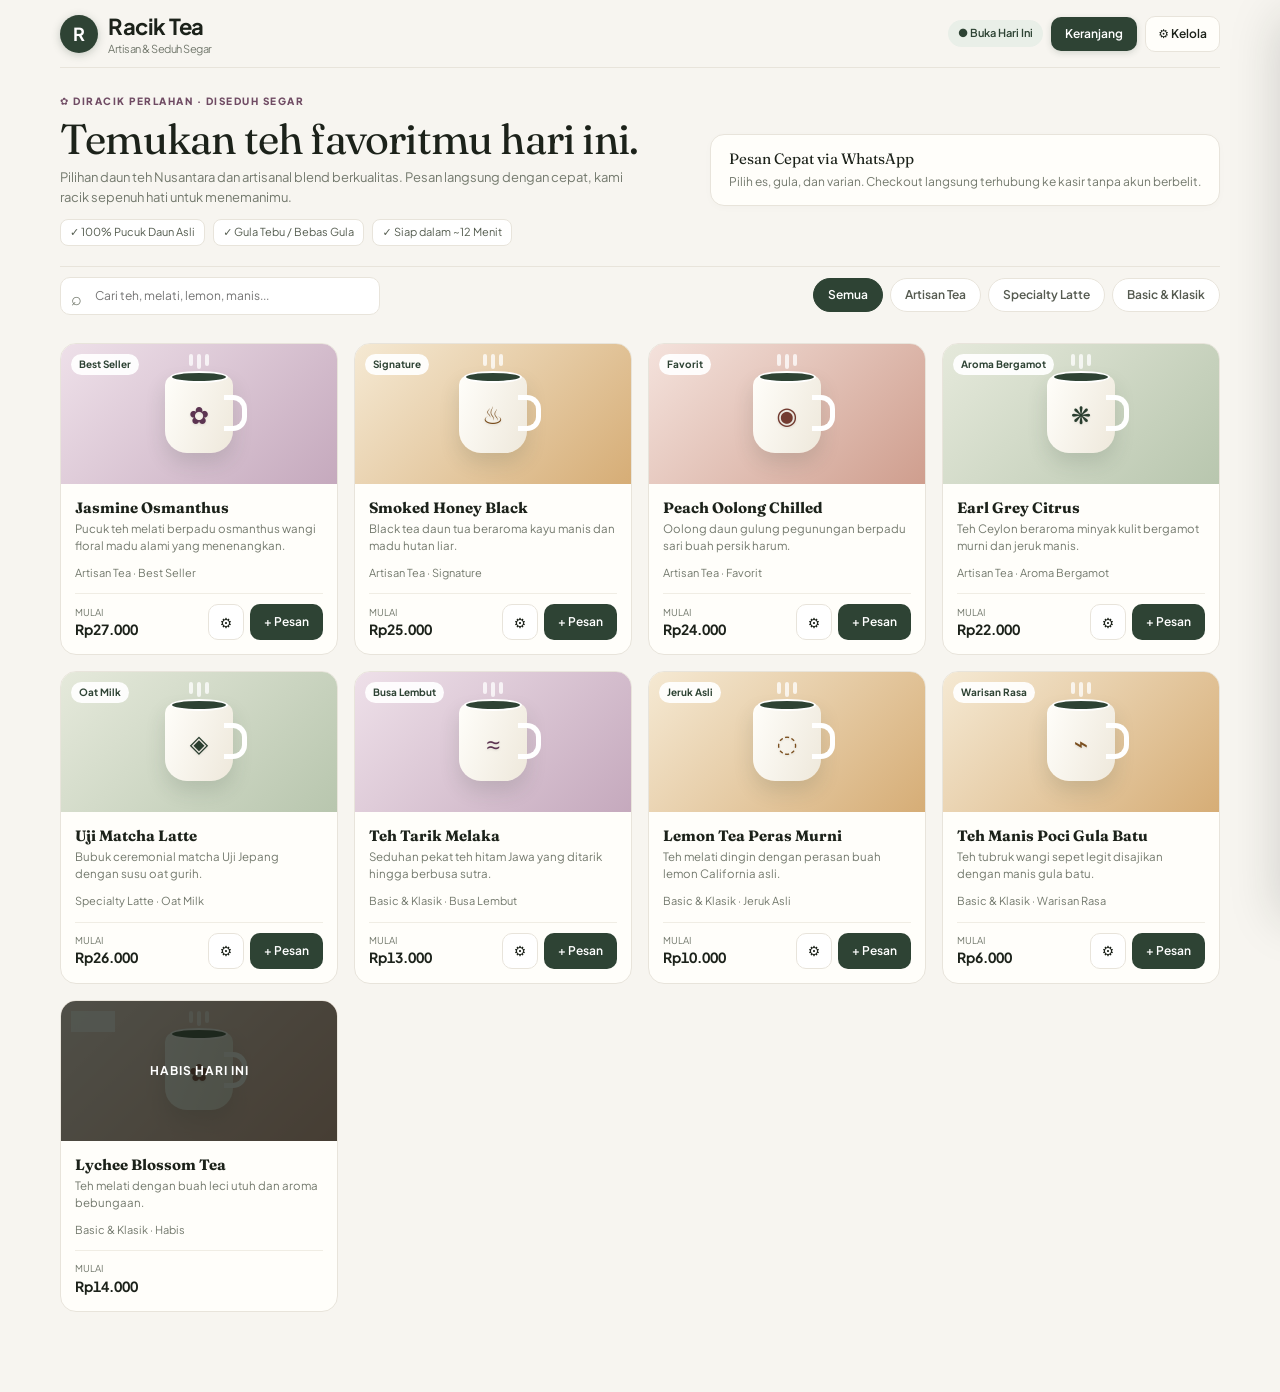
==== commit 5afdd4b7: "Improve modal focus and customer experience Co-authored-by: Copilot <223556219+Copilot@users.noreply" ====
--- a/menu-order-prototype.html
+++ b/menu-order-prototype.html
@@ -4,7 +4,7 @@
 <head>
   <meta charset="utf-8" />
   <meta name="viewport"
-    content="width=device-width,initial-scale=1,maximum-scale=1,user-scalable=no,viewport-fit=cover" />
+    content="width=device-width,initial-scale=1,viewport-fit=cover" />
   <title>Racik Tea — Menu & Pesanan Cepat</title>
   <link rel="preconnect" href="https://fonts.googleapis.com" />
   <link rel="preconnect" href="https://fonts.gstatic.com" crossorigin />
@@ -51,6 +51,11 @@
       -webkit-font-smoothing: antialiased;
     }
 
+    body.has-overlay {
+      overflow: hidden;
+      overscroll-behavior: none;
+    }
+
     button,
     input,
     textarea,
@@ -61,6 +66,11 @@
     button {
       cursor: pointer;
       border: 0;
+    }
+
+    :focus-visible {
+      outline: 3px solid rgba(46, 67, 52, 0.48);
+      outline-offset: 3px;
     }
 
     .shell {
@@ -328,7 +338,8 @@
       transition: transform 0.18s, border-color 0.18s, box-shadow 0.18s;
     }
 
-    .product:hover {
+    .product:hover,
+    .product:focus-within {
       transform: translateY(-2px);
       border-color: #b9c2b4;
       box-shadow: var(--shadow);
@@ -677,12 +688,13 @@
     .drawer-backdrop {
       position: fixed;
       inset: 0;
-      background: rgba(23, 32, 25, 0.65);
-      backdrop-filter: blur(4px);
+      background: rgba(17, 25, 19, 0.58);
+      -webkit-backdrop-filter: blur(8px) saturate(0.82);
+      backdrop-filter: blur(8px) saturate(0.82);
       z-index: 40;
       opacity: 0;
       pointer-events: none;
-      transition: opacity 0.25s;
+      transition: opacity 0.24s ease;
     }
 
     .drawer-backdrop.active {
@@ -703,6 +715,7 @@
       flex-direction: column;
       transform: translateX(100%);
       transition: transform 0.28s cubic-bezier(0.16, 1, 0.3, 1);
+      overscroll-behavior: contain;
     }
 
     .drawer.active {
@@ -737,6 +750,8 @@
       padding: 16px 20px;
       flex: 1;
       overflow-y: auto;
+      overscroll-behavior: contain;
+      scrollbar-gutter: stable;
     }
 
     .drawer-foot {
@@ -1005,9 +1020,12 @@
       align-items: center;
       justify-content: center;
       padding: 16px;
+      background: rgba(17, 25, 19, 0.58);
+      -webkit-backdrop-filter: blur(9px) saturate(0.82);
+      backdrop-filter: blur(9px) saturate(0.82);
       opacity: 0;
       pointer-events: none;
-      transition: opacity 0.2s;
+      transition: opacity 0.22s ease;
     }
 
     .modal-wrap.active {
@@ -1021,12 +1039,12 @@
       border-radius: 22px;
       border: 1px solid var(--line);
       box-shadow: var(--shadow-float);
-      max-height: 90vh;
+      max-height: min(90vh, 760px);
       display: flex;
       flex-direction: column;
       overflow: hidden;
       transform: scale(0.95);
-      transition: transform 0.2s;
+      transition: transform 0.22s cubic-bezier(0.2, 0.75, 0.25, 1);
     }
 
     .modal-wrap.active .modal-card {
@@ -1057,6 +1075,8 @@
       padding: 16px 20px;
       overflow-y: auto;
       flex: 1;
+      min-height: 0;
+      overscroll-behavior: contain;
     }
 
     .modal-group {
@@ -1100,6 +1120,17 @@
       background: var(--green-light);
       color: var(--green);
       font-weight: 700;
+    }
+
+    .btn-opt-card:hover {
+      border-color: #a8b6a5;
+    }
+
+    #formMenuEditor {
+      display: flex;
+      flex: 1;
+      flex-direction: column;
+      min-height: 0;
     }
 
     .modal-foot {
@@ -1277,12 +1308,12 @@
 
       .modal-wrap {
         align-items: flex-end;
-        padding: 0;
+        padding: 10px 0 0;
       }
 
       .modal-card {
         border-radius: 24px 24px 0 0;
-        max-height: 90dvh;
+        max-height: min(calc(94dvh - env(safe-area-inset-top, 0px)), 820px);
         transform: translateY(100%);
       }
 
@@ -1292,6 +1323,92 @@
 
       .group-options {
         grid-template-columns: 1fr;
+      }
+    }
+
+    @media (max-width: 520px) {
+      .shell {
+        padding: 0 14px;
+      }
+
+      .top {
+        height: 62px;
+        gap: 8px;
+      }
+
+      .brand {
+        gap: 7px;
+        font-size: 18px;
+      }
+
+      .mark {
+        width: 34px;
+        height: 34px;
+      }
+
+      .top-actions {
+        gap: 6px;
+      }
+
+      .badge-open {
+        display: none;
+      }
+
+      .btn-cart-top,
+      .btn-admin {
+        padding: 8px 10px;
+        font-size: 11px;
+      }
+
+      .catalog-tools {
+        top: 62px;
+        gap: 8px;
+      }
+
+      .search-box {
+        flex-basis: 100%;
+        max-width: none;
+      }
+
+      .category-nav {
+        width: 100%;
+      }
+
+      .products {
+        grid-template-columns: repeat(auto-fill, minmax(min(100%, 230px), 1fr));
+        gap: 12px;
+        margin-top: 12px;
+      }
+
+      .modal-head {
+        padding: 18px 18px 12px;
+      }
+
+      .modal-scroll {
+        padding: 14px 18px;
+      }
+
+      .modal-foot {
+        padding: 12px 18px calc(12px + env(safe-area-inset-bottom, 0px));
+      }
+
+      .drawer-body {
+        padding: 14px 16px;
+      }
+
+      .drawer-foot {
+        padding: 12px 16px calc(12px + env(safe-area-inset-bottom, 0px));
+      }
+    }
+
+    @media (prefers-reduced-motion: reduce) {
+      *,
+      *::before,
+      *::after {
+        scroll-behavior: auto !important;
+        animation-duration: 0.01ms !important;
+        animation-iteration-count: 1 !important;
+        transition-duration: 0.01ms !important;
       }
     }
   </style>
@@ -1438,10 +1555,10 @@
 
   <!-- Cart Drawer / Bottom Sheet -->
   <div class="drawer-backdrop" id="cartBackdrop"></div>
-  <aside class="drawer" id="cartDrawer" aria-hidden="true">
+  <aside class="drawer" id="cartDrawer" aria-hidden="true" role="dialog" aria-modal="true" aria-labelledby="cartDrawerTitle" inert>
     <div class="drawer-head">
       <div>
-        <h2>Pesanan Anda</h2>
+        <h2 id="cartDrawerTitle">Pesanan Anda</h2>
         <span style="font-size: 11px; color: var(--muted)" id="cartDrawerSubtitle">0 menu</span>
       </div>
       <button class="btn-close" id="btnCloseCart" aria-label="Tutup keranjang">×</button>
@@ -1514,14 +1631,14 @@
   </aside>
 
   <!-- Customize Drink Modal -->
-  <div class="modal-wrap" id="customModal" aria-hidden="true">
-    <div class="modal-card">
+  <div class="modal-wrap" id="customModal" aria-hidden="true" inert>
+    <div class="modal-card" role="dialog" aria-modal="true" aria-labelledby="modalDrinkTitle" aria-describedby="modalDrinkDesc">
       <div class="modal-head">
         <div>
           <h3 id="modalDrinkTitle">Nama Minuman</h3>
           <p id="modalDrinkDesc">Deskripsi seduhan teh</p>
         </div>
-        <button class="btn-close" id="btnCloseModal">×</button>
+        <button class="btn-close" id="btnCloseModal" type="button" aria-label="Tutup penyesuaian menu">×</button>
       </div>
       <div class="modal-scroll" id="modalOptionsBody"></div>
       <div class="modal-foot">
@@ -1539,8 +1656,8 @@
   </div>
 
   <!-- Admin: Tambah / Edit Menu Modal -->
-  <div class="modal-wrap" id="menuEditorModal" aria-hidden="true">
-    <div class="modal-card">
+  <div class="modal-wrap" id="menuEditorModal" aria-hidden="true" inert>
+    <div class="modal-card" role="dialog" aria-modal="true" aria-labelledby="menuEditorTitle" aria-describedby="menuEditorSubtitle">
       <div class="modal-head">
         <div>
           <h3 id="menuEditorTitle">Tambah Menu Baru</h3>
@@ -1616,11 +1733,11 @@
   </div>
 
   <!-- Admin: Hapus Menu Modal -->
-  <div class="modal-wrap" id="deleteMenuModal" aria-hidden="true">
-    <div class="modal-card" style="width: min(400px, 100%)">
+  <div class="modal-wrap" id="deleteMenuModal" aria-hidden="true" inert>
+    <div class="modal-card" role="dialog" aria-modal="true" aria-labelledby="deleteMenuTitle" aria-describedby="deleteMenuText" style="width: min(400px, 100%)">
       <div class="modal-head">
         <div>
-          <h3>Hapus Menu</h3>
+          <h3 id="deleteMenuTitle">Hapus Menu</h3>
           <p id="deleteMenuText">Menu ini akan dihapus dari katalog dan tidak bisa dikembalikan.</p>
         </div>
         <button class="btn-close" id="btnCloseDeleteMenu" type="button" aria-label="Tutup konfirmasi hapus">×</button>
@@ -1628,6 +1745,22 @@
       <div class="modal-foot">
         <button class="btn-sec-action" id="btnCancelDeleteMenu" type="button">Batal</button>
         <button class="btn-danger-action" id="btnConfirmDeleteMenu" type="button">Ya, Hapus</button>
+      </div>
+    </div>
+  </div>
+
+  <div class="modal-wrap" id="clearCartModal" aria-hidden="true" inert>
+    <div class="modal-card" role="dialog" aria-modal="true" aria-labelledby="clearCartTitle" aria-describedby="clearCartText" style="width: min(400px, 100%)">
+      <div class="modal-head">
+        <div>
+          <h3 id="clearCartTitle">Kosongkan Keranjang?</h3>
+          <p id="clearCartText">Semua menu dan jumlah pesanan di keranjang akan dihapus.</p>
+        </div>
+        <button class="btn-close" id="btnCloseClearCart" type="button" aria-label="Tutup konfirmasi kosongkan keranjang">×</button>
+      </div>
+      <div class="modal-foot">
+        <button class="btn-sec-action" id="btnCancelClearCart" type="button">Pertahankan Pesanan</button>
+        <button class="btn-danger-action" id="btnConfirmClearCart" type="button">Kosongkan</button>
       </div>
     </div>
   </div>
@@ -1894,6 +2027,113 @@
     let currentCustomItem = null;
     let currentCustomOpts = {};
     let currentCustomQty = 1;
+    const activeLayers = [];
+    const layerReturnFocus = new WeakMap();
+
+    function openLayer(layer, focusTarget) {
+      if (activeLayers.includes(layer)) return;
+
+      const previousLayer = activeLayers[activeLayers.length - 1];
+      if (previousLayer) previousLayer.inert = true;
+      else document.querySelector(".shell").inert = true;
+
+      layerReturnFocus.set(layer, document.activeElement);
+      layer.inert = false;
+      layer.classList.add("active");
+      layer.setAttribute("aria-hidden", "false");
+      activeLayers.push(layer);
+      document.body.classList.add("has-overlay");
+
+      if (layer.id === "cartDrawer") {
+        document.getElementById("cartBackdrop").classList.add("active");
+      }
+
+      requestAnimationFrame(() => {
+        const target = focusTarget || layer.querySelector(
+          'button:not([disabled]), input:not([disabled]), select:not([disabled]), textarea:not([disabled]), [tabindex]:not([tabindex="-1"])',
+        );
+        if (target && !target.disabled) target.focus({ preventScroll: true });
+      });
+    }
+
+    function closeLayer(layer) {
+      const layerIndex = activeLayers.indexOf(layer);
+      layer.classList.remove("active");
+      layer.setAttribute("aria-hidden", "true");
+      layer.inert = true;
+      if (layer.id === "cartDrawer") {
+        document.getElementById("cartBackdrop").classList.remove("active");
+      }
+      if (layerIndex < 0) return;
+
+      activeLayers.splice(layerIndex, 1);
+      const previousLayer = activeLayers[activeLayers.length - 1];
+      const returnFocus = layerReturnFocus.get(layer);
+      if (previousLayer) {
+        previousLayer.inert = false;
+      } else {
+        document.querySelector(".shell").inert = false;
+        document.body.classList.remove("has-overlay");
+      }
+
+      requestAnimationFrame(() => {
+        if (returnFocus && returnFocus.isConnected && !returnFocus.disabled) {
+          returnFocus.focus({ preventScroll: true });
+        } else if (previousLayer) {
+          previousLayer.querySelector(
+            'button:not([disabled]), input:not([disabled]), select:not([disabled]), textarea:not([disabled]), [tabindex]:not([tabindex="-1"])',
+          )?.focus({ preventScroll: true });
+        } else {
+          const adminFallback = document.getElementById("btnAddMenu");
+          const focusFallback = adminFallback.getClientRects().length ? adminFallback : document.getElementById("topCartBtn");
+          focusFallback?.focus({ preventScroll: true });
+        }
+      });
+    }
+
+    function closeActiveLayer() {
+      const layer = activeLayers[activeLayers.length - 1];
+      if (!layer) return;
+      const closeById = {
+        cartDrawer: closeCart,
+        customModal: closeCustomize,
+        menuEditorModal: closeMenuEditor,
+        deleteMenuModal: closeDeleteMenu,
+        clearCartModal: closeClearCart,
+      };
+      closeById[layer.id]?.();
+    }
+
+    document.addEventListener("keydown", (event) => {
+      const layer = activeLayers[activeLayers.length - 1];
+      if (!layer) return;
+
+      if (event.key === "Escape") {
+        event.preventDefault();
+        closeActiveLayer();
+        return;
+      }
+
+      if (event.key !== "Tab") return;
+      const focusable = [...layer.querySelectorAll(
+        'button:not([disabled]), input:not([disabled]), select:not([disabled]), textarea:not([disabled]), [tabindex]:not([tabindex="-1"])',
+      )].filter((element) => element.getClientRects().length > 0);
+      if (!focusable.length) {
+        event.preventDefault();
+        layer.focus();
+        return;
+      }
+
+      const first = focusable[0];
+      const last = focusable[focusable.length - 1];
+      if (event.shiftKey && (document.activeElement === first || !layer.contains(document.activeElement))) {
+        event.preventDefault();
+        last.focus();
+      } else if (!event.shiftKey && (document.activeElement === last || !layer.contains(document.activeElement))) {
+        event.preventDefault();
+        first.focus();
+      }
+    });
 
     const saveAll = () => {
       localStorage.setItem("racik_products_v2", JSON.stringify(products));
@@ -2123,9 +2363,7 @@
       renderModalOptions();
       recalcModalPrice();
 
-      const m = document.getElementById("customModal");
-      m.classList.add("active");
-      m.setAttribute("aria-hidden", "false");
+      openLayer(document.getElementById("customModal"), document.getElementById("btnCloseModal"));
     }
 
     function renderModalOptions() {
@@ -2223,8 +2461,7 @@
 
     function closeCustomize() {
       const m = document.getElementById("customModal");
-      m.classList.remove("active");
-      m.setAttribute("aria-hidden", "true");
+      closeLayer(m);
     }
 
     document.getElementById("btnCloseModal").onclick = closeCustomize;
@@ -2234,12 +2471,10 @@
 
     // --- Drawer Toggles ---
     function openCart() {
-      document.getElementById("cartDrawer").classList.add("active");
-      document.getElementById("cartBackdrop").classList.add("active");
+      openLayer(document.getElementById("cartDrawer"), document.getElementById("btnCloseCart"));
     }
     function closeCart() {
-      document.getElementById("cartDrawer").classList.remove("active");
-      document.getElementById("cartBackdrop").classList.remove("active");
+      closeLayer(document.getElementById("cartDrawer"));
     }
     document.getElementById("topCartBtn").onclick = openCart;
     document.getElementById("floatingCart").onclick = openCart;
@@ -2354,13 +2589,23 @@
     };
 
     document.getElementById("btnClearCart").onclick = () => {
-      if (confirm("Kosongkan semua pesanan di keranjang?")) {
-        cart = [];
-        saveAll();
-        updateCartUI();
-        renderProducts();
-        toast("Keranjang dikosongkan.");
-      }
+      openLayer(document.getElementById("clearCartModal"), document.getElementById("btnCancelClearCart"));
+    };
+    function closeClearCart() {
+      closeLayer(document.getElementById("clearCartModal"));
+    }
+    document.getElementById("btnCloseClearCart").onclick = closeClearCart;
+    document.getElementById("btnCancelClearCart").onclick = closeClearCart;
+    document.getElementById("clearCartModal").onclick = (event) => {
+      if (event.target.id === "clearCartModal") closeClearCart();
+    };
+    document.getElementById("btnConfirmClearCart").onclick = () => {
+      cart = [];
+      saveAll();
+      updateCartUI();
+      renderProducts();
+      closeClearCart();
+      toast("Keranjang dikosongkan.");
     };
 
     // --- Admin Dashboard View ---
@@ -2478,15 +2723,12 @@
         setEditorStock(true);
       }
 
-      modal.classList.add("active");
-      modal.setAttribute("aria-hidden", "false");
-      document.getElementById("menuName").focus();
+      openLayer(modal, document.getElementById("menuName"));
     }
 
     function closeMenuEditor() {
       const modal = document.getElementById("menuEditorModal");
-      modal.classList.remove("active");
-      modal.setAttribute("aria-hidden", "true");
+      closeLayer(modal);
       editingMenuIndex = null;
     }
 
@@ -2496,14 +2738,12 @@
       document.getElementById("deleteMenuText").textContent =
         `Hapus “${p.name}” dari katalog? Menu yang sudah ada di keranjang juga akan dibersihkan.`;
       const modal = document.getElementById("deleteMenuModal");
-      modal.classList.add("active");
-      modal.setAttribute("aria-hidden", "false");
+      openLayer(modal, document.getElementById("btnCancelDeleteMenu"));
     }
 
     function closeDeleteMenu() {
       const modal = document.getElementById("deleteMenuModal");
-      modal.classList.remove("active");
-      modal.setAttribute("aria-hidden", "true");
+      closeLayer(modal);
       deletingMenuIndex = null;
     }
 
@@ -2537,12 +2777,6 @@
     document.getElementById("deleteMenuModal").onclick = (e) => {
       if (e.target.id === "deleteMenuModal") closeDeleteMenu();
     };
-
-    document.addEventListener("keydown", (e) => {
-      if (e.key !== "Escape") return;
-      if (document.getElementById("deleteMenuModal").classList.contains("active")) closeDeleteMenu();
-      else closeMenuEditor();
-    });
 
     document.getElementById("formMenuEditor").onsubmit = (e) => {
       e.preventDefault();
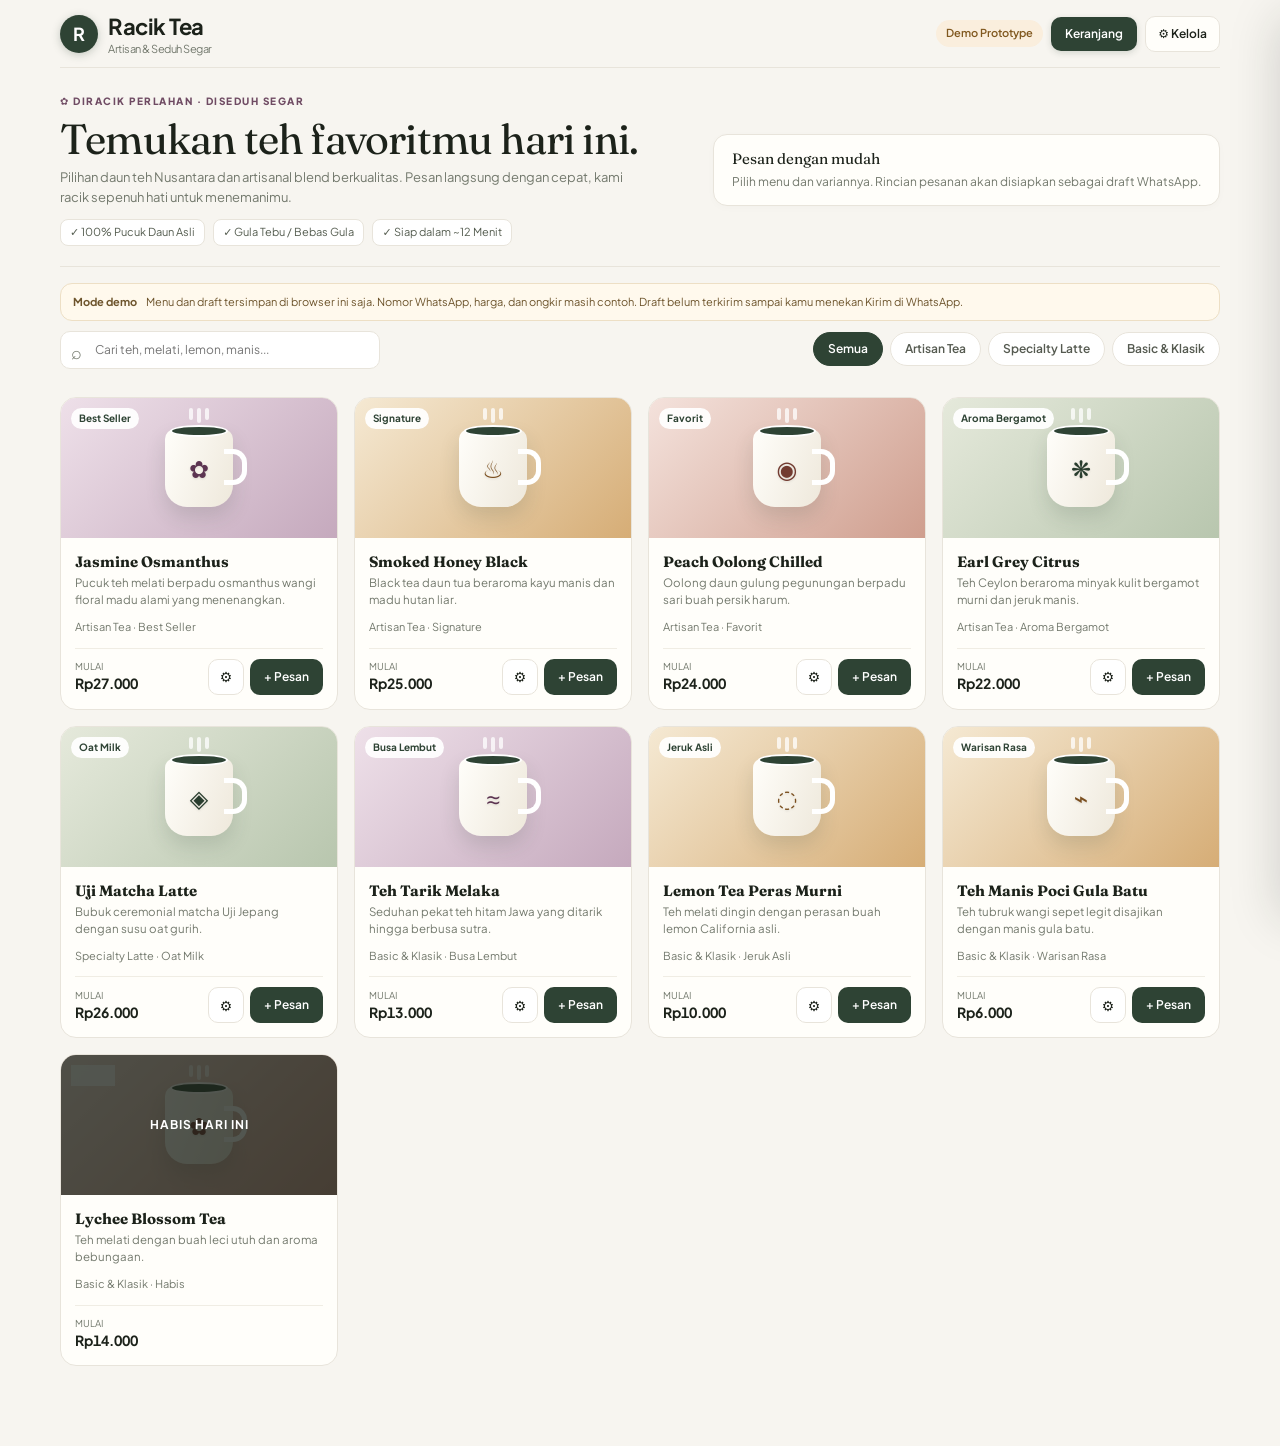
==== commit c3f5ebe0: "Enhance prototype customer ordering UX Co-authored-by: Copilot <223556219+Copilot@users.noreply.gith" ====
--- a/menu-order-prototype.html
+++ b/menu-order-prototype.html
@@ -35,6 +35,16 @@
       --safe-bottom: max(16px, env(safe-area-inset-bottom, 16px));
     }
 
+    .btn-sm-step {
+      width: 34px;
+      height: 34px;
+    }
+
+    .btn-remove {
+      min-height: 36px;
+      padding: 6px 8px;
+    }
+
     * {
       box-sizing: border-box;
       -webkit-tap-highlight-color: transparent;
@@ -141,6 +151,11 @@
       padding: 5px 10px;
       border-radius: 99px;
       font-weight: 600;
+    }
+
+    .badge-demo {
+      color: #80581f;
+      background: var(--gold-light);
     }
 
     .btn-admin {
@@ -502,7 +517,21 @@
       font: bold 15px "Fraunces", serif;
       margin: 0 0 4px;
       color: var(--ink);
-      cursor: pointer;
+    }
+
+    .prod-title-button {
+      display: block;
+      width: 100%;
+      padding: 0;
+      border: 0;
+      background: none;
+      font: inherit;
+      color: inherit;
+      text-align: left;
+    }
+
+    .prod-title-button:hover {
+      color: var(--green);
     }
 
     .desc {
@@ -619,6 +648,7 @@
 
     /* Floating Bottom Cart Bar */
     .float-cart {
+      width: calc(100% - 32px);
       position: fixed;
       left: 16px;
       right: 16px;
@@ -635,6 +665,9 @@
       transition: transform 0.2s ease;
       max-width: 560px;
       margin: auto;
+      border: 0;
+      font: inherit;
+      text-align: left;
     }
 
     .float-cart:active {
@@ -992,6 +1025,13 @@
       transform: scale(0.98);
     }
 
+    .btn-primary-action:disabled,
+    .btn-sec-action:disabled {
+      cursor: not-allowed;
+      opacity: 0.55;
+      box-shadow: none;
+    }
+
     .checkout-sub-actions {
       display: grid;
       grid-template-columns: 1fr 1fr;
@@ -1103,6 +1143,12 @@
       gap: 8px;
     }
 
+    .group-option-list {
+      display: grid;
+      grid-template-columns: inherit;
+      gap: inherit;
+    }
+
     .btn-opt-card {
       border: 1px solid var(--line);
       background: #fff;
@@ -1122,7 +1168,8 @@
       font-weight: 700;
     }
 
-    .btn-opt-card:hover {
+    .btn-opt-card:hover,
+    .btn-opt-card:focus-visible {
       border-color: #a8b6a5;
     }
 
@@ -1209,6 +1256,85 @@
       margin: 18px 0;
     }
 
+    .checkout-hint {
+      margin: 9px 2px 0;
+      color: var(--muted);
+      font-size: 10.5px;
+      line-height: 1.45;
+      text-align: center;
+    }
+
+    .field-hint {
+      display: block;
+      margin-top: 4px;
+      color: var(--muted);
+      font-size: 10.5px;
+    }
+
+    .field-error {
+      display: block;
+      min-height: 0;
+      margin-top: 4px;
+      color: var(--rose);
+      font-size: 11px;
+    }
+
+    .field-error:empty {
+      display: none;
+    }
+
+    .field.has-error input,
+    .field.has-error textarea {
+      border-color: var(--rose);
+      box-shadow: 0 0 0 2px rgba(168, 86, 74, 0.1);
+    }
+
+    .cart-line-actions {
+      display: flex;
+      flex-wrap: wrap;
+      align-items: center;
+      gap: 6px;
+      margin-top: 8px;
+    }
+
+    .cart-line-actions .cart-stepper-row {
+      margin-top: 0;
+    }
+
+    .btn-edit-line {
+      min-height: 36px;
+      padding: 4px 8px;
+      border: 1px solid var(--line);
+      border-radius: 7px;
+      background: #fff;
+      color: var(--green);
+      font-size: 10.5px;
+      font-weight: 700;
+    }
+
+    .prototype-notice {
+      display: flex;
+      align-items: flex-start;
+      gap: 9px;
+      margin: 16px 0 0;
+      padding: 10px 12px;
+      border: 1px solid #eddfc5;
+      border-radius: 12px;
+      background: #fff9ed;
+      color: #6d542c;
+      font-size: 11px;
+      line-height: 1.5;
+    }
+
+    .prototype-notice strong {
+      white-space: nowrap;
+    }
+
+    .modal-note {
+      flex: 0 0 auto;
+      padding: 0 20px 14px;
+    }
+
     .stat-card {
       background: var(--surface);
       border: 1px solid var(--line);
@@ -1324,6 +1450,10 @@
       .group-options {
         grid-template-columns: 1fr;
       }
+
+      .group-option-list {
+        grid-template-columns: 1fr;
+      }
     }
 
     @media (max-width: 520px) {
@@ -1386,6 +1516,10 @@
 
       .modal-scroll {
         padding: 14px 18px;
+      }
+
+      .modal-note {
+        padding: 0 18px 12px;
       }
 
       .modal-foot {
@@ -1426,7 +1560,7 @@
         </div>
       </div>
       <div class="top-actions">
-        <span class="badge-open" id="statusBadge">● Buka Hari Ini</span>
+        <span class="badge-open badge-demo" id="statusBadge">Demo Prototype</span>
         <button class="btn-cart-top" id="topCartBtn">
           <span>Keranjang</span>
           <span id="topCartCount"
@@ -1452,10 +1586,15 @@
           </div>
         </div>
         <div class="promo-box">
-          <b>Pesan Cepat via WhatsApp</b>
-          <span>Pilih es, gula, dan varian. Checkout langsung terhubung ke kasir tanpa akun berbelit.</span>
+          <b>Pesan dengan mudah</b>
+          <span>Pilih menu dan variannya. Rincian pesanan akan disiapkan sebagai draft WhatsApp.</span>
         </div>
       </section>
+
+      <div class="prototype-notice" role="note">
+        <strong>Mode demo</strong>
+        <span>Menu dan draft tersimpan di browser ini saja. Nomor WhatsApp, harga, dan ongkir masih contoh. Draft belum terkirim sampai kamu menekan Kirim di WhatsApp.</span>
+      </div>
 
       <!-- Catalog Sticky Tools -->
       <section class="catalog-tools">
@@ -1475,15 +1614,14 @@
         style="display: flex; justify-content: space-between; align-items: center; margin-bottom: 16px; flex-wrap: wrap; gap: 10px">
         <div>
           <h1 style="font: bold 28px 'Fraunces', serif; margin: 0">Dashboard Pengelola</h1>
-          <p style="color: var(--muted); font-size: 12px; margin: 2px 0 0">Kelola stok menu, pantau pesanan masuk, dan
-            atur info toko.</p>
+          <p style="color: var(--muted); font-size: 12px; margin: 2px 0 0">Kelola contoh menu dan tinjau draft WhatsApp yang tersimpan di browser ini.</p>
         </div>
         <button class="btn-add" id="btnAdminBack" style="height: 38px">← Kembali ke Menu</button>
       </div>
 
       <div class="admin-stats">
         <div class="stat-card">
-          <span>Total Pesanan</span>
+          <span>Draft Lokal</span>
           <b id="statTotalOrders">0</b>
         </div>
         <div class="stat-card">
@@ -1495,7 +1633,7 @@
           <b id="statSoldOutMenu">0</b>
         </div>
         <div class="stat-card">
-          <span>Estimasi Omzet</span>
+          <span>Nilai Pesanan (demo)</span>
           <b id="statRevenue">Rp0</b>
         </div>
       </div>
@@ -1519,7 +1657,7 @@
         </table>
       </div>
 
-      <h2 style="font: bold 18px 'Fraunces', serif; margin: 32px 0 12px">Riwayat Pesanan Masuk</h2>
+      <h2 style="font: bold 18px 'Fraunces', serif; margin: 32px 0 12px">Draft Pesanan di Browser Ini</h2>
       <div class="admin-table-wrap">
         <table class="admin-table">
           <thead>
@@ -1539,7 +1677,7 @@
   </div>
 
   <!-- Floating Bottom Cart Bar -->
-  <div class="float-cart" id="floatingCart" style="display: none">
+  <button class="float-cart" id="floatingCart" type="button" aria-label="Buka keranjang pesanan" style="display: none">
     <div class="float-info">
       <div class="cart-badge" id="floatBadge">0</div>
       <div>
@@ -1551,7 +1689,7 @@
       <span class="float-total" id="floatTotal">Rp0</span>
       <span>→</span>
     </div>
-  </div>
+  </button>
 
   <!-- Cart Drawer / Bottom Sheet -->
   <div class="drawer-backdrop" id="cartBackdrop"></div>
@@ -1569,30 +1707,31 @@
 
       <div
         style="background: #fff; border: 1px solid var(--line); border-radius: 14px; padding: 14px; margin-top: 14px">
-        <span style="font-size: 12px; font-weight: 700; display: block; margin-bottom: 10px">Data Pemesan (Tersimpan
-          Otomatis)</span>
+        <span style="font-size: 12px; font-weight: 700; display: block; margin-bottom: 4px">Data Pemesan</span>
+        <span class="field-hint" style="margin-bottom: 10px">Tersimpan hanya di browser/perangkat ini.</span>
 
         <div class="field">
           <label>Metode Pengambilan</label>
           <div class="service-toggle">
-            <button class="btn-srv active" data-srv="Ambil Sendiri" id="srvPickup">Ambil di Kedai (~12m)</button>
-            <button class="btn-srv" data-srv="Antar" id="srvDelivery">Antar (+Rp8.000)</button>
+            <button class="btn-srv active" type="button" data-srv="Ambil Sendiri" id="srvPickup" aria-pressed="true">Ambil di Kedai (~12m)</button>
+            <button class="btn-srv" type="button" data-srv="Antar" id="srvDelivery" aria-pressed="false">Antar (demo +Rp8.000)</button>
           </div>
         </div>
 
         <div class="field">
           <label for="inputName">Nama Kamu *</label>
-          <input type="text" id="inputName" placeholder="Contoh: Rian" />
+          <input type="text" id="inputName" autocomplete="name" maxlength="80" placeholder="Contoh: Rian" />
         </div>
 
-        <div class="field">
+        <div class="field" id="fieldPhone">
           <label for="inputPhone">Nomor WhatsApp *</label>
-          <input type="tel" id="inputPhone" placeholder="0812xxxxxxxx" />
+          <input type="tel" id="inputPhone" autocomplete="tel" inputmode="tel" aria-describedby="phoneError" placeholder="Contoh: 0812 3456 7890" />
+          <span class="field-error" id="phoneError" aria-live="polite"></span>
         </div>
 
         <div class="field" id="fieldAddress" style="display: none">
           <label for="inputAddress">Alamat Pengantaran *</label>
-          <textarea id="inputAddress" rows="2" placeholder="Nama jalan, nomor rumah, patokan..."></textarea>
+          <textarea id="inputAddress" autocomplete="street-address" maxlength="240" rows="2" placeholder="Nama jalan, nomor rumah, patokan..."></textarea>
         </div>
 
         <div class="field">
@@ -1619,10 +1758,12 @@
         <span id="cartGrandTotal" style="color: var(--green); font-variant-numeric: tabular-nums">Rp0</span>
       </div>
 
+      <p id="checkoutFeedback" class="checkout-hint" role="status" aria-live="polite" style="margin: -6px 0 8px"></p>
       <button class="btn-primary-action" id="btnCheckoutWA">
         <span>Kirim Pesanan via WhatsApp</span>
         <span id="btnCheckoutTotal">Rp0</span>
       </button>
+      <p class="checkout-hint" id="checkoutHint">WhatsApp akan terbuka dengan draft pesanan. Tekan Kirim di WhatsApp untuk mengirimkannya ke kedai.</p>
       <div class="checkout-sub-actions">
         <button class="btn-sec-action" id="btnCopyOrder">Salin Format Teks</button>
         <button class="btn-sec-action" id="btnClearCart" style="color: var(--rose)">Kosongkan</button>
@@ -1641,11 +1782,17 @@
         <button class="btn-close" id="btnCloseModal" type="button" aria-label="Tutup penyesuaian menu">×</button>
       </div>
       <div class="modal-scroll" id="modalOptionsBody"></div>
+      <div class="modal-note">
+        <div class="field" style="margin-bottom: 0">
+          <label for="customItemNote">Catatan untuk minuman ini (opsional)</label>
+          <textarea id="customItemNote" rows="2" maxlength="120" placeholder="Contoh: es dipisah, jangan pakai sedotan"></textarea>
+        </div>
+      </div>
       <div class="modal-foot">
         <div class="modal-stepper">
-          <button id="modalQtyMinus">−</button>
-          <span id="modalQtyVal">1</span>
-          <button id="modalQtyPlus">+</button>
+          <button type="button" id="modalQtyMinus" aria-label="Kurangi jumlah">−</button>
+          <span id="modalQtyVal" aria-live="polite">1</span>
+          <button type="button" id="modalQtyPlus" aria-label="Tambah jumlah">+</button>
         </div>
         <button class="btn-primary-action" id="btnConfirmCustom" style="flex: 1">
           <span>Tambah ke Pesanan</span>
@@ -1765,7 +1912,23 @@
     </div>
   </div>
 
-  <div id="toastRoot"></div>
+  <div class="modal-wrap" id="removeCartItemModal" aria-hidden="true" inert>
+    <div class="modal-card" role="dialog" aria-modal="true" aria-labelledby="removeCartItemTitle" aria-describedby="removeCartItemText" style="width: min(400px, 100%)">
+      <div class="modal-head">
+        <div>
+          <h3 id="removeCartItemTitle">Hapus Menu dari Pesanan?</h3>
+          <p id="removeCartItemText">Menu ini akan dihapus dari keranjang.</p>
+        </div>
+        <button class="btn-close" id="btnCloseRemoveCartItem" type="button" aria-label="Tutup konfirmasi hapus menu">×</button>
+      </div>
+      <div class="modal-foot">
+        <button class="btn-sec-action" id="btnCancelRemoveCartItem" type="button">Batal</button>
+        <button class="btn-danger-action" id="btnConfirmRemoveCartItem" type="button">Ya, Hapus</button>
+      </div>
+    </div>
+  </div>
+
+  <div id="toastRoot" aria-live="polite" aria-atomic="true"></div>
 
   <script>
     // --- Data Initializer ---
@@ -2027,6 +2190,8 @@
     let currentCustomItem = null;
     let currentCustomOpts = {};
     let currentCustomQty = 1;
+    let editingCartIndex = null;
+    let removingCartIndex = null;
     const activeLayers = [];
     const layerReturnFocus = new WeakMap();
 
@@ -2054,6 +2219,14 @@
         );
         if (target && !target.disabled) target.focus({ preventScroll: true });
       });
+    }
+
+    function resetCatalog() {
+      activeCategory = "Semua";
+      searchQuery = "";
+      document.getElementById("searchInput").value = "";
+      renderCategories();
+      renderProducts();
     }
 
     function closeLayer(layer) {
@@ -2100,6 +2273,7 @@
         menuEditorModal: closeMenuEditor,
         deleteMenuModal: closeDeleteMenu,
         clearCartModal: closeClearCart,
+        removeCartItemModal: closeRemoveCartItem,
       };
       closeById[layer.id]?.();
     }
@@ -2153,7 +2327,7 @@
     function renderCategories() {
       const cats = ["Semua", ...new Set(products.map((p) => p.category))];
       const nav = document.getElementById("categoryNav");
-      nav.innerHTML = cats.map((c) => `<button class="cat-btn ${c === activeCategory ? "active" : ""}" data-cat="${esc(c)}">${esc(c)}</button>`).join("");
+      nav.innerHTML = cats.map((c) => `<button type="button" class="cat-btn ${c === activeCategory ? "active" : ""}" data-cat="${esc(c)}" aria-pressed="${c === activeCategory}">${esc(c)}</button>`).join("");
       nav.querySelectorAll("[data-cat]").forEach((b) => {
         b.onclick = () => {
           activeCategory = b.dataset.cat;
@@ -2175,9 +2349,10 @@
       });
 
       if (!filtered.length) {
-        grid.innerHTML = `<div style="grid-column:1/-1;text-align:center;padding:40px;background:#fff;border-radius:16px;border:1px solid var(--line)">
+        grid.innerHTML = `<div style="grid-column:1/-1;text-align:center;padding:40px;background:#fff;border-radius:16px;border:1px solid var(--line)" role="status">
       <b style="font-size:15px">Menu Tidak Ditemukan</b>
-      <p style="color:var(--muted);font-size:12px;margin-top:4px">Coba kata kunci lain atau pilih kategori Semua.</p>
+      <p style="color:var(--muted);font-size:12px;margin-top:4px">Coba kata kunci lain atau reset pencarian dan kategori.</p>
+      <button class="btn-sec-action" type="button" onclick="resetCatalog()" style="margin:12px auto 0">Tampilkan Semua Menu</button>
     </div>`;
         return;
       }
@@ -2186,7 +2361,7 @@
         .map((p) => {
           const inCartQty = cart.filter((c) => c.id === p.id).reduce((s, x) => s + x.qty, 0);
           return `<article class="product">
-      <div class="prod-art ${p.tone || "green"}" onclick="openCustomize('${esc(p.id)}')">
+      <div class="prod-art ${p.tone || "green"}" role="img" aria-label="${esc(p.name)}">
         <span class="tag">${esc((p.labels || [])[0] || p.category)}</span>
         <div class="steam-group">
           <div class="steam"></div><div class="steam"></div><div class="steam"></div>
@@ -2196,7 +2371,9 @@
       </div>
       <div class="prod-body">
         <div>
-          <h3 class="prod-title" onclick="openCustomize('${esc(p.id)}')">${esc(p.name)}</h3>
+          <h3 class="prod-title">
+            <button class="prod-title-button" type="button" onclick="openCustomize('${esc(p.id)}')" aria-label="Lihat pilihan ${esc(p.name)}" ${p.available ? "" : "disabled"}>${esc(p.name)}</button>
+          </h3>
           <p class="desc">${esc(p.desc)}</p>
           <div class="meta-labels">${esc(p.category)} · ${(p.labels || []).join(" · ")}</div>
         </div>
@@ -2208,17 +2385,17 @@
           <div class="card-actions">
             ${p.available
               ? `
-              <button class="btn-opt" onclick="openCustomize('${esc(p.id)}')" title="Kustomisasi">⚙</button>
+              <button class="btn-opt" type="button" onclick="openCustomize('${esc(p.id)}')" title="Kustomisasi" aria-label="Kustomisasi ${esc(p.name)}">⚙</button>
               ${inCartQty > 0
                 ? `
                 <div class="card-stepper">
-                  <button onclick="decrementProduct('${esc(p.id)}')">−</button>
-                  <span>${inCartQty}</span>
-                  <button onclick="quickAddProduct('${esc(p.id)}')">+</button>
+                  <button type="button" aria-label="Kurangi ${esc(p.name)}" onclick="decrementProduct('${esc(p.id)}')">−</button>
+                  <span aria-label="Jumlah dalam keranjang ${inCartQty}">${inCartQty}</span>
+                  <button type="button" aria-label="Tambah ${esc(p.name)}" onclick="quickAddProduct('${esc(p.id)}')">+</button>
                 </div>
               `
                 : `
-                <button class="btn-add" onclick="quickAddProduct('${esc(p.id)}')">
+                <button class="btn-add" type="button" onclick="quickAddProduct('${esc(p.id)}')" aria-label="Tambah ${esc(p.name)} ke pesanan">
                   <span>+ Pesan</span>
                 </button>
               `
@@ -2241,11 +2418,11 @@
 
       const defaultOpts = (p.groups || []).map((g) => g.options[0].label);
       const key = p.id + "|" + defaultOpts.join("|");
-      const found = cart.find((x) => x.key === key);
+      const found = cart.find((x) => x.id === p.id && (x.options || []).join("|") === defaultOpts.join("|") && !x.note);
       if (found) {
         found.qty++;
       } else {
-        cart.unshift({ key, id: p.id, name: p.name, price: p.price, qty: 1, options: defaultOpts, note: "" });
+        cart.unshift({ key: key + "|", id: p.id, name: p.name, price: p.price, qty: 1, options: defaultOpts, note: "" });
       }
       saveAll();
       updateCartUI();
@@ -2291,11 +2468,14 @@
       }
 
       // Drawer totals
-      document.getElementById("cartDrawerSubtitle").textContent = `${count} menu siap diracik`;
+      document.getElementById("cartDrawerSubtitle").textContent = `${count} menu di pesanan`;
       document.getElementById("cartSubtotal").textContent = fmt(subtotal);
       document.getElementById("cartGrandTotal").textContent = fmt(grandTotal);
       document.getElementById("btnCheckoutTotal").textContent = fmt(grandTotal);
       document.getElementById("deliveryRow").style.display = service === "Antar" ? "flex" : "none";
+      document.getElementById("btnCheckoutWA").disabled = count === 0;
+      document.getElementById("btnCopyOrder").disabled = count === 0;
+      document.getElementById("btnClearCart").disabled = count === 0;
 
       // Items list in drawer
       const listEl = document.getElementById("cartItemsList");
@@ -2303,6 +2483,7 @@
         listEl.innerHTML = `<div style="text-align:center;padding:30px 10px;color:var(--muted)">
       <b>Keranjang Masih Kosong</b>
       <p style="font-size:12px;margin-top:4px">Pilih teh segar favoritmu untuk mulai memesan.</p>
+      <button class="btn-sec-action" type="button" onclick="closeCart(); document.getElementById('productGrid').scrollIntoView({behavior:'smooth',block:'start'})" style="margin:12px auto 0">Jelajahi Menu</button>
     </div>`;
       } else {
         listEl.innerHTML = cart
@@ -2312,12 +2493,15 @@
         <div>
           <div class="cart-line-title">${esc(item.name)}</div>
           <div class="cart-line-opts">${esc(item.options.join(" · "))}</div>
-          ${item.note ? `<div class="cart-line-note">"${esc(item.note)}"</div>` : ""}
-          <div class="cart-stepper-row">
-            <button class="btn-sm-step" onclick="changeQty(${idx}, -1)">−</button>
-            <span style="font-weight:700;font-size:12px;width:20px;text-align:center">${item.qty}</span>
-            <button class="btn-sm-step" onclick="changeQty(${idx}, 1)">+</button>
-            <button class="btn-remove" onclick="removeCartItem(${idx})">Hapus</button>
+          ${item.note ? `<div class="cart-line-note">Catatan: "${esc(item.note)}"</div>` : ""}
+          <div class="cart-line-actions">
+            <div class="cart-stepper-row">
+              <button class="btn-sm-step" aria-label="Kurangi ${esc(item.name)}" onclick="changeQty(${idx}, -1)">−</button>
+              <span style="font-weight:700;font-size:12px;width:20px;text-align:center" aria-label="Jumlah ${item.qty}">${item.qty}</span>
+              <button class="btn-sm-step" aria-label="Tambah ${esc(item.name)}" onclick="changeQty(${idx}, 1)">+</button>
+            </div>
+            <button class="btn-edit-line" type="button" onclick="editCartItem(${idx})">Ubah pilihan</button>
+            <button class="btn-remove" type="button" onclick="removeCartItem(${idx})">Hapus</button>
           </div>
         </div>
         <div style="font-weight:700;font-size:13px;font-variant-numeric:tabular-nums">${fmt(item.price * item.qty)}</div>
@@ -2328,6 +2512,12 @@
       }
     }
 
+    function editCartItem(index) {
+      const item = cart[index];
+      if (!item) return;
+      openCustomize(item.id, index);
+    }
+
     function changeQty(index, delta) {
       cart[index].qty += delta;
       if (cart[index].qty < 1) cart.splice(index, 1);
@@ -2337,28 +2527,55 @@
     }
 
     function removeCartItem(index) {
-      cart.splice(index, 1);
+      const item = cart[index];
+      if (!item) return;
+      removingCartIndex = index;
+      document.getElementById("removeCartItemText").textContent = `Hapus “${item.name}” dari keranjang?`;
+      openLayer(document.getElementById("removeCartItemModal"), document.getElementById("btnCancelRemoveCartItem"));
+    }
+
+    function closeRemoveCartItem() {
+      closeLayer(document.getElementById("removeCartItemModal"));
+      removingCartIndex = null;
+    }
+
+    function confirmRemoveCartItem() {
+      if (removingCartIndex == null || !cart[removingCartIndex]) return;
+      const [item] = cart.splice(removingCartIndex, 1);
       saveAll();
       updateCartUI();
       renderProducts();
-      toast("Menu dihapus dari pesanan.");
-    }
+      closeRemoveCartItem();
+      toast(`${item.name} dihapus dari pesanan.`);
+    }
+
+    document.getElementById("btnCloseRemoveCartItem").onclick = closeRemoveCartItem;
+    document.getElementById("btnCancelRemoveCartItem").onclick = closeRemoveCartItem;
+    document.getElementById("btnConfirmRemoveCartItem").onclick = confirmRemoveCartItem;
+    document.getElementById("removeCartItemModal").onclick = (event) => {
+      if (event.target.id === "removeCartItemModal") closeRemoveCartItem();
+    };
 
     // --- Customization Modal ---
-    function openCustomize(id) {
+    function openCustomize(id, cartIndex = null) {
       const p = products.find((x) => x.id === id);
       if (!p || !p.available) return;
 
       currentCustomItem = p;
-      currentCustomQty = 1;
+      editingCartIndex = cartIndex;
+      const editingItem = cartIndex == null ? null : cart[cartIndex];
+      currentCustomQty = editingItem ? editingItem.qty : 1;
       currentCustomOpts = {};
       (p.groups || []).forEach((g) => {
-        currentCustomOpts[g.name] = g.options[0].label;
+        const savedOption = (editingItem?.options || []).find((label) => g.options.some((option) => option.label === label));
+        currentCustomOpts[g.name] = savedOption || g.options[0].label;
       });
 
       document.getElementById("modalDrinkTitle").textContent = p.name;
       document.getElementById("modalDrinkDesc").textContent = p.desc;
-      document.getElementById("modalQtyVal").textContent = "1";
+      document.getElementById("modalQtyVal").textContent = currentCustomQty;
+      document.getElementById("customItemNote").value = editingItem?.note || "";
+      document.querySelector("#btnConfirmCustom span:first-child").textContent = editingItem ? "Simpan Perubahan" : "Tambah ke Pesanan";
 
       renderModalOptions();
       recalcModalPrice();
@@ -2377,16 +2594,18 @@
         <span class="group-req">Wajib</span>
       </div>
       <div class="group-options">
+        <div class="group-option-list" role="group" aria-label="${esc(g.name)}">
         ${g.options
               .map(
                 (opt) => `
-          <button class="btn-opt-card ${currentCustomOpts[g.name] === opt.label ? "selected" : ""}" onclick="pickCustomOpt('${esc(g.name)}','${esc(opt.label)}')">
+          <button type="button" class="btn-opt-card ${currentCustomOpts[g.name] === opt.label ? "selected" : ""}" aria-pressed="${currentCustomOpts[g.name] === opt.label}" onclick="pickCustomOpt('${esc(g.name)}','${esc(opt.label)}')">
             <span>${esc(opt.label)}</span>
             ${opt.price > 0 ? `<small>+${fmt(opt.price)}</small>` : ""}
           </button>
         `,
               )
               .join("")}
+        </div>
       </div>
     </div>
   `,
@@ -2429,6 +2648,7 @@
       if (!currentCustomItem) return;
       let unit = currentCustomItem.price;
       const optLabels = [];
+      const itemNote = document.getElementById("customItemNote").value.trim();
       (currentCustomItem.groups || []).forEach((g) => {
         const sel = currentCustomOpts[g.name];
         optLabels.push(sel);
@@ -2436,32 +2656,52 @@
         if (found) unit += found.price;
       });
 
-      const key = currentCustomItem.id + "|" + optLabels.join("|");
-      const found = cart.find((x) => x.key === key);
-      if (found) {
-        found.qty += currentCustomQty;
-      } else {
-        cart.unshift({
+      const key = currentCustomItem.id + "|" + optLabels.join("|") + "|" + itemNote;
+      if (editingCartIndex != null && cart[editingCartIndex]) {
+        cart[editingCartIndex] = {
+          ...cart[editingCartIndex],
           key,
           id: currentCustomItem.id,
           name: currentCustomItem.name,
           price: unit,
           qty: currentCustomQty,
           options: optLabels,
-          note: "",
-        });
-      }
-
+          note: itemNote,
+        };
+      } else {
+        const found = cart.find((x) =>
+          x.id === currentCustomItem.id &&
+          (x.options || []).join("|") === optLabels.join("|") &&
+          (x.note || "") === itemNote,
+        );
+        if (found) {
+          found.qty += currentCustomQty;
+        } else {
+          cart.unshift({
+            key,
+            id: currentCustomItem.id,
+            name: currentCustomItem.name,
+            price: unit,
+            qty: currentCustomQty,
+            options: optLabels,
+            note: itemNote,
+          });
+        }
+      }
+
+      const itemName = currentCustomItem.name;
+      const wasEditing = editingCartIndex != null;
       saveAll();
       updateCartUI();
       renderProducts();
       closeCustomize();
-      toast(`${currentCustomItem.name} ditambahkan ke pesanan.`);
+      toast(wasEditing ? `${itemName} berhasil diperbarui.` : `${itemName} ditambahkan ke pesanan.`);
     };
 
     function closeCustomize() {
       const m = document.getElementById("customModal");
       closeLayer(m);
+      editingCartIndex = null;
     }
 
     document.getElementById("btnCloseModal").onclick = closeCustomize;
@@ -2489,10 +2729,38 @@
       profile.srv = srv;
       document.getElementById("srvPickup").classList.toggle("active", srv === "Ambil Sendiri");
       document.getElementById("srvDelivery").classList.toggle("active", srv === "Antar");
+      document.getElementById("srvPickup").setAttribute("aria-pressed", String(srv === "Ambil Sendiri"));
+      document.getElementById("srvDelivery").setAttribute("aria-pressed", String(srv === "Antar"));
       document.getElementById("fieldAddress").style.display = srv === "Antar" ? "block" : "none";
       saveAll();
       updateCartUI();
     }
+
+    function normalizeIndonesianPhone(value) {
+      let digits = value.replace(/\D/g, "");
+      if (digits.startsWith("62")) digits = "0" + digits.slice(2);
+      else if (digits.startsWith("8")) digits = "0" + digits;
+      return /^08\d{8,11}$/.test(digits) ? digits : null;
+    }
+
+    function showCheckoutFeedback(message) {
+      document.getElementById("checkoutFeedback").textContent = message;
+    }
+
+    function clearPhoneError() {
+      document.getElementById("fieldPhone").classList.remove("has-error");
+      document.getElementById("phoneError").textContent = "";
+      document.getElementById("inputPhone").removeAttribute("aria-invalid");
+    }
+
+    document.getElementById("inputPhone").addEventListener("input", () => {
+      clearPhoneError();
+      showCheckoutFeedback("");
+    });
+
+    ["inputName", "inputAddress"].forEach((id) => {
+      document.getElementById(id).addEventListener("input", () => showCheckoutFeedback(""));
+    });
 
     function populateProfile() {
       if (profile.name) document.getElementById("inputName").value = profile.name;
@@ -2512,18 +2780,33 @@
       const addr = document.getElementById("inputAddress").value.trim();
       const note = document.getElementById("inputNote").value.trim();
 
-      if (!name || !phone) {
-        toast("Mohon isi nama dan nomor WhatsApp Anda.");
+      if (!name) {
+        showCheckoutFeedback("Isi nama pemesan terlebih dahulu.");
+        document.getElementById("inputName").focus();
         return;
       }
+
+      const normalizedPhone = normalizeIndonesianPhone(phone);
+      if (!normalizedPhone) {
+        document.getElementById("fieldPhone").classList.add("has-error");
+        document.getElementById("phoneError").textContent = "Masukkan nomor WhatsApp Indonesia yang valid, contoh 0812 3456 7890.";
+        document.getElementById("inputPhone").setAttribute("aria-invalid", "true");
+        showCheckoutFeedback("");
+        document.getElementById("inputPhone").focus();
+        return;
+      }
+
       if (service === "Antar" && !addr) {
-        toast("Mohon isi alamat lengkap pengantaran.");
+        showCheckoutFeedback("Isi alamat lengkap agar pesanan antar memiliki tujuan yang jelas.");
+        document.getElementById("inputAddress").focus();
         return;
       }
+      clearPhoneError();
+      showCheckoutFeedback("");
 
       // Save profile for future 1-click orders
       profile.name = name;
-      profile.phone = phone;
+      profile.phone = normalizedPhone;
       profile.address = addr;
       profile.srv = service;
       saveAll();
@@ -2534,59 +2817,95 @@
       const total = subtotal + delivery;
 
       // Format WhatsApp Message
-      const itemsText = cart.map((it, i) => `${i + 1}. *${it.name}* (x${it.qty}) - ${fmt(it.price * it.qty)}\n   Varian: ${it.options.join(", ")}`).join("\n\n");
+      const itemsText = cart.map((it, i) => `${i + 1}. *${it.name}* (x${it.qty}) - ${fmt(it.price * it.qty)}\n   Varian: ${it.options.join(", ")}${it.note ? `\n   Catatan: ${it.note}` : ""}`).join("\n\n");
       const message = `*PESANAN BARU - RACIK TEA*
 Kode: *#${code}*
 Waktu: ${new Date().toLocaleString("id-ID")}
 -------------------------------------
 *Data Pemesan:*
 Nama: *${name}*
-No. HP: ${phone}
+No. HP: ${normalizedPhone}
 Layanan: *${service}*
 ${service === "Antar" ? `Alamat Antar: ${addr}\n` : ""}${note ? `Catatan: "${note}"\n` : ""}-------------------------------------
 *Rincian Menu:*
 ${itemsText}
 
 -------------------------------------
-*Total Pembayaran: ${fmt(total)}*
-
-Mohon konfirmasi ketersediaan dan proses pesanan saya. Terima kasih! 🙏`;
-
-      // Record in prototype orders
+*Subtotal: ${fmt(subtotal)}*
+${service === "Antar" ? `Ongkir demo: ${fmt(delivery)}\n` : ""}*Total Pembayaran: ${fmt(total)}*
+
+Draft dibuat dari prototype. Mohon konfirmasi ketersediaan dan total pesanan ini. Terima kasih! 🙏`;
+
+      // Save a local prototype draft, not a confirmed order.
       orders.unshift({
         code,
         name,
-        phone,
+        phone: normalizedPhone,
         service,
         items: JSON.parse(JSON.stringify(cart)),
+        subtotal,
+        delivery,
         total,
-        status: "Baru Masuk",
+        address: addr,
+        note,
+        status: "Draft WhatsApp (lokal)",
         time: new Date().toLocaleTimeString("id-ID"),
       });
 
-      cart = [];
       saveAll();
-      updateCartUI();
-      renderProducts();
+      if (document.getElementById("viewAdmin").style.display !== "none") renderAdmin();
       closeCart();
 
       // Redirect to WhatsApp
       const targetPhone = "6281234567890";
       const url = `https://wa.me/${targetPhone}?text=${encodeURIComponent(message)}`;
       window.open(url, "_blank", "noopener,noreferrer");
-      toast(`Pesanan #${code} berhasil dicatat! Mengarahkan ke WhatsApp...`);
+      toast(`Draft #${code} disiapkan. Tekan Kirim di WhatsApp; keranjang tetap tersimpan.`);
     };
 
     // Copy format
-    document.getElementById("btnCopyOrder").onclick = () => {
+    document.getElementById("btnCopyOrder").onclick = async () => {
       if (!cart.length) return;
       const name = document.getElementById("inputName").value.trim() || "Pelanggan";
-      const items = cart.map((i) => `${i.qty}x ${i.name} (${i.options.join(", ")})`).join("\n");
-      const total = cart.reduce((s, x) => s + x.price * x.qty, 0) + (service === "Antar" ? 8000 : 0);
-      const text = `PESANAN RACIK TEA\nPemesan: ${name}\nLayanan: ${service}\n\n${items}\nTotal: ${fmt(total)}`;
-      navigator.clipboard.writeText(text);
-      toast("Rincian pesanan disalin ke clipboard!");
+      const phone = document.getElementById("inputPhone").value.trim();
+      const addr = document.getElementById("inputAddress").value.trim();
+      const note = document.getElementById("inputNote").value.trim();
+      const subtotal = cart.reduce((s, x) => s + x.price * x.qty, 0);
+      const delivery = service === "Antar" ? 8000 : 0;
+      const items = cart.map((item, i) =>
+        `${i + 1}. ${item.qty}x ${item.name} (${item.options.join(", ")}) — ${fmt(item.price * item.qty)}${item.note ? `\n   Catatan: ${item.note}` : ""}`,
+      ).join("\n");
+      const text = `PESANAN RACIK TEA — DRAFT PROTOTYPE\nPemesan: ${name}\n${phone ? `WhatsApp: ${phone}\n` : ""}Layanan: ${service}${service === "Antar" && addr ? `\nAlamat: ${addr}` : ""}\n\n${items}\n\nSubtotal: ${fmt(subtotal)}\n${service === "Antar" ? `Ongkir demo: ${fmt(delivery)}\n` : ""}Total: ${fmt(subtotal + delivery)}${note ? `\nCatatan umum: ${note}` : ""}`;
+      try {
+        if (navigator.clipboard?.writeText) {
+          try {
+            await navigator.clipboard.writeText(text);
+          } catch {
+            if (!copyTextFallback(text)) throw new Error("Clipboard API and fallback both failed.");
+          }
+        } else if (!copyTextFallback(text)) {
+          throw new Error("Clipboard copy was rejected.");
+        }
+        toast("Draft pesanan disalin.");
+      } catch (error) {
+        showCheckoutFeedback("Tidak dapat menyalin otomatis. Rincian pesanan tetap terlihat di keranjang untuk disalin manual.");
+      }
     };
+
+    function copyTextFallback(text) {
+      const copyField = document.createElement("textarea");
+      copyField.value = text;
+      copyField.setAttribute("readonly", "");
+      copyField.style.position = "fixed";
+      copyField.style.opacity = "0";
+      document.body.append(copyField);
+      try {
+        copyField.select();
+        return document.execCommand("copy");
+      } finally {
+        copyField.remove();
+      }
+    }
 
     document.getElementById("btnClearCart").onclick = () => {
       openLayer(document.getElementById("clearCartModal"), document.getElementById("btnCancelClearCart"));
@@ -2873,7 +3192,7 @@
       // Orders table
       const orderBody = document.getElementById("adminOrdersBody");
       if (!orders.length) {
-        orderBody.innerHTML = `<tr><td colspan="6" style="text-align:center;color:var(--muted);padding:24px">Belum ada pesanan masuk.</td></tr>`;
+        orderBody.innerHTML = `<tr><td colspan="6" style="text-align:center;color:var(--muted);padding:24px">Belum ada draft pesanan di browser ini.</td></tr>`;
       } else {
         orderBody.innerHTML = orders
           .map(
@@ -2882,9 +3201,9 @@
         <td><b>#${esc(o.code)}</b></td>
         <td>${esc(o.name)}<br><small style="color:var(--muted)">${esc(o.phone)}</small></td>
         <td>${esc(o.service)}</td>
-        <td>${(o.items || []).map((i) => `${i.qty}x ${esc(i.name)}`).join(", ")}</td>
+        <td>${(o.items || []).map((i) => `<div>${i.qty}x ${esc(i.name)}${i.options?.length ? `<small style="display:block;color:var(--muted)">${esc(i.options.join(" · "))}</small>` : ""}${i.note ? `<small style="display:block;color:var(--muted)">Catatan: ${esc(i.note)}</small>` : ""}</div>`).join("")}${o.address ? `<small style="display:block;color:var(--muted);margin-top:4px">Alamat: ${esc(o.address)}</small>` : ""}${o.note ? `<small style="display:block;color:var(--muted);margin-top:4px">Catatan umum: ${esc(o.note)}</small>` : ""}</td>
         <td style="font-weight:700">${fmt(o.total)}</td>
-        <td><span class="badge-status badge-avail">${esc(o.status)}</span></td>
+        <td><span class="badge-status ${o.status && o.status.startsWith("Draft") ? "badge-demo" : "badge-avail"}">${esc(o.status)}</span></td>
       </tr>
     `,
           )
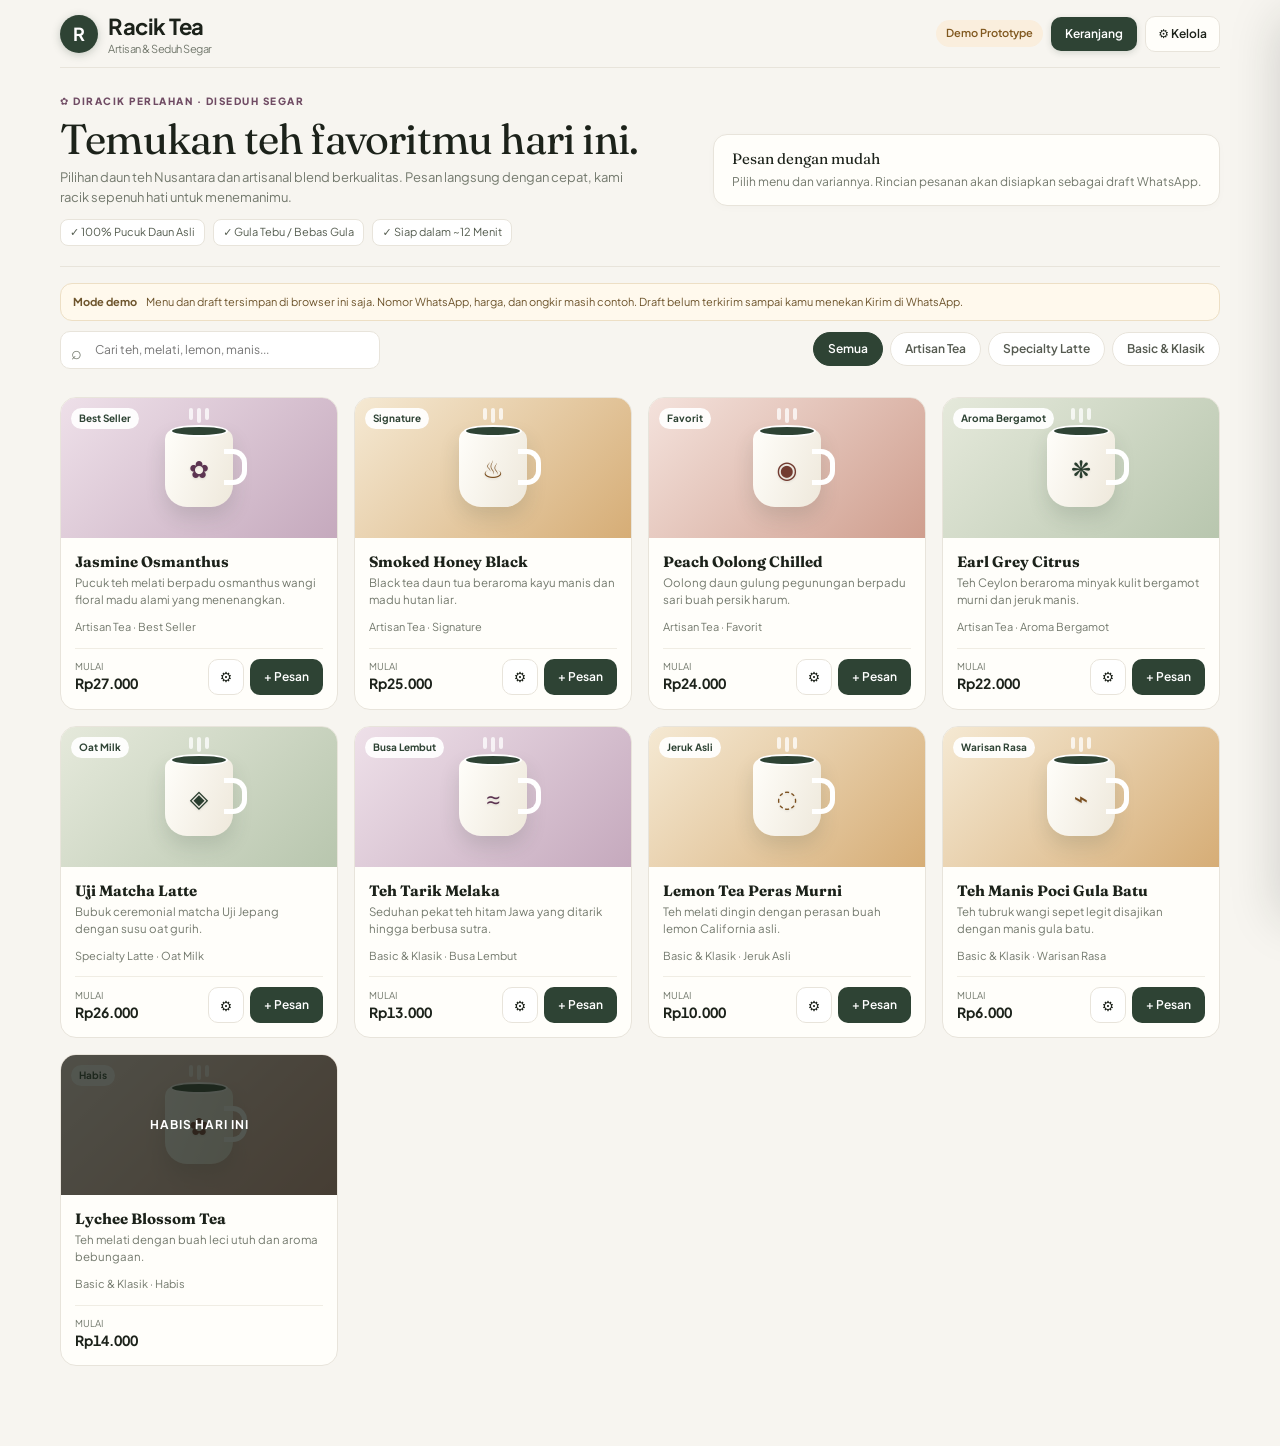
==== commit 34f4c675: "Build Racik Tea ordering and admin experience Co-authored-by: Copilot <223556219+Copilot@users.norep" ====
--- a/menu-order-prototype.html
+++ b/menu-order-prototype.html
@@ -2181,6 +2181,7 @@
 
     const fmt = (n) => "Rp" + Number(n || 0).toLocaleString("id-ID");
     let products = JSON.parse(localStorage.getItem("racik_products_v2") || "null") || DEFAULT_PRODUCTS;
+    fetch("/api/products").then(r => r.ok ? r.json() : []).then(rows => { if (rows.length) { products = rows.map(p => ({ id:p.id, name:p.name, category:p.category_name || p.category, desc:p.desc, price:Number(p.price), available:Boolean(p.available), tone:p.tone, icon:p.icon, labels:p.labels, groups:p.groups })); renderMenu(); } }).catch(() => {});
     let cart = JSON.parse(localStorage.getItem("racik_cart_v2") || "[]");
     let orders = JSON.parse(localStorage.getItem("racik_orders_v2") || "[]");
     let profile = JSON.parse(localStorage.getItem("racik_prof_v2") || '{"name":"","phone":"","address":"","srv":"Ambil Sendiri"}');
@@ -2770,7 +2771,7 @@
     }
 
     // --- Checkout to WhatsApp ---
-    document.getElementById("btnCheckoutWA").onclick = () => {
+    document.getElementById("btnCheckoutWA").onclick = async () => {
       if (!cart.length) {
         toast("Keranjang masih kosong!");
         return;
@@ -2811,10 +2812,16 @@
       profile.srv = service;
       saveAll();
 
-      const code = "RCK-" + Math.random().toString(36).substring(2, 6).toUpperCase();
-      const subtotal = cart.reduce((s, x) => s + x.price * x.qty, 0);
-      const delivery = service === "Antar" ? 8000 : 0;
-      const total = subtotal + delivery;
+      let savedOrder;
+      try {
+        const response = await fetch("/api/orders", { method:"POST", headers:{"Content-Type":"application/json","Accept":"application/json"}, body:JSON.stringify({name, phone:normalizedPhone, address:addr, service, note, items:cart.map(item => ({product_id:item.id, quantity:item.qty, options:Object.fromEntries((products.find(product => product.id === item.id)?.groups || []).map((group,index) => [group.name,item.options[index]]))}))}) });
+        savedOrder = await response.json();
+        if (!response.ok) throw new Error(savedOrder.message || "Pesanan gagal disimpan.");
+      } catch (error) { showCheckoutFeedback(error.message || "Pesanan gagal disimpan. Coba lagi."); return; }
+      const code = savedOrder.code;
+      const subtotal = cart.reduce((sum, item) => sum + item.price * item.qty, 0);
+      const delivery = savedOrder.total - subtotal;
+      const total = savedOrder.total;
 
       // Format WhatsApp Message
       const itemsText = cart.map((it, i) => `${i + 1}. *${it.name}* (x${it.qty}) - ${fmt(it.price * it.qty)}\n   Varian: ${it.options.join(", ")}${it.note ? `\n   Catatan: ${it.note}` : ""}`).join("\n\n");
@@ -2857,7 +2864,8 @@
       closeCart();
 
       // Redirect to WhatsApp
-      const targetPhone = "6281234567890";
+      const targetPhone = savedOrder.whatsapp;
+      if (!targetPhone) { showCheckoutFeedback("Nomor WhatsApp belum diatur oleh pengelola."); return; }
       const url = `https://wa.me/${targetPhone}?text=${encodeURIComponent(message)}`;
       window.open(url, "_blank", "noopener,noreferrer");
       toast(`Draft #${code} disiapkan. Tekan Kirim di WhatsApp; keranjang tetap tersimpan.`);
